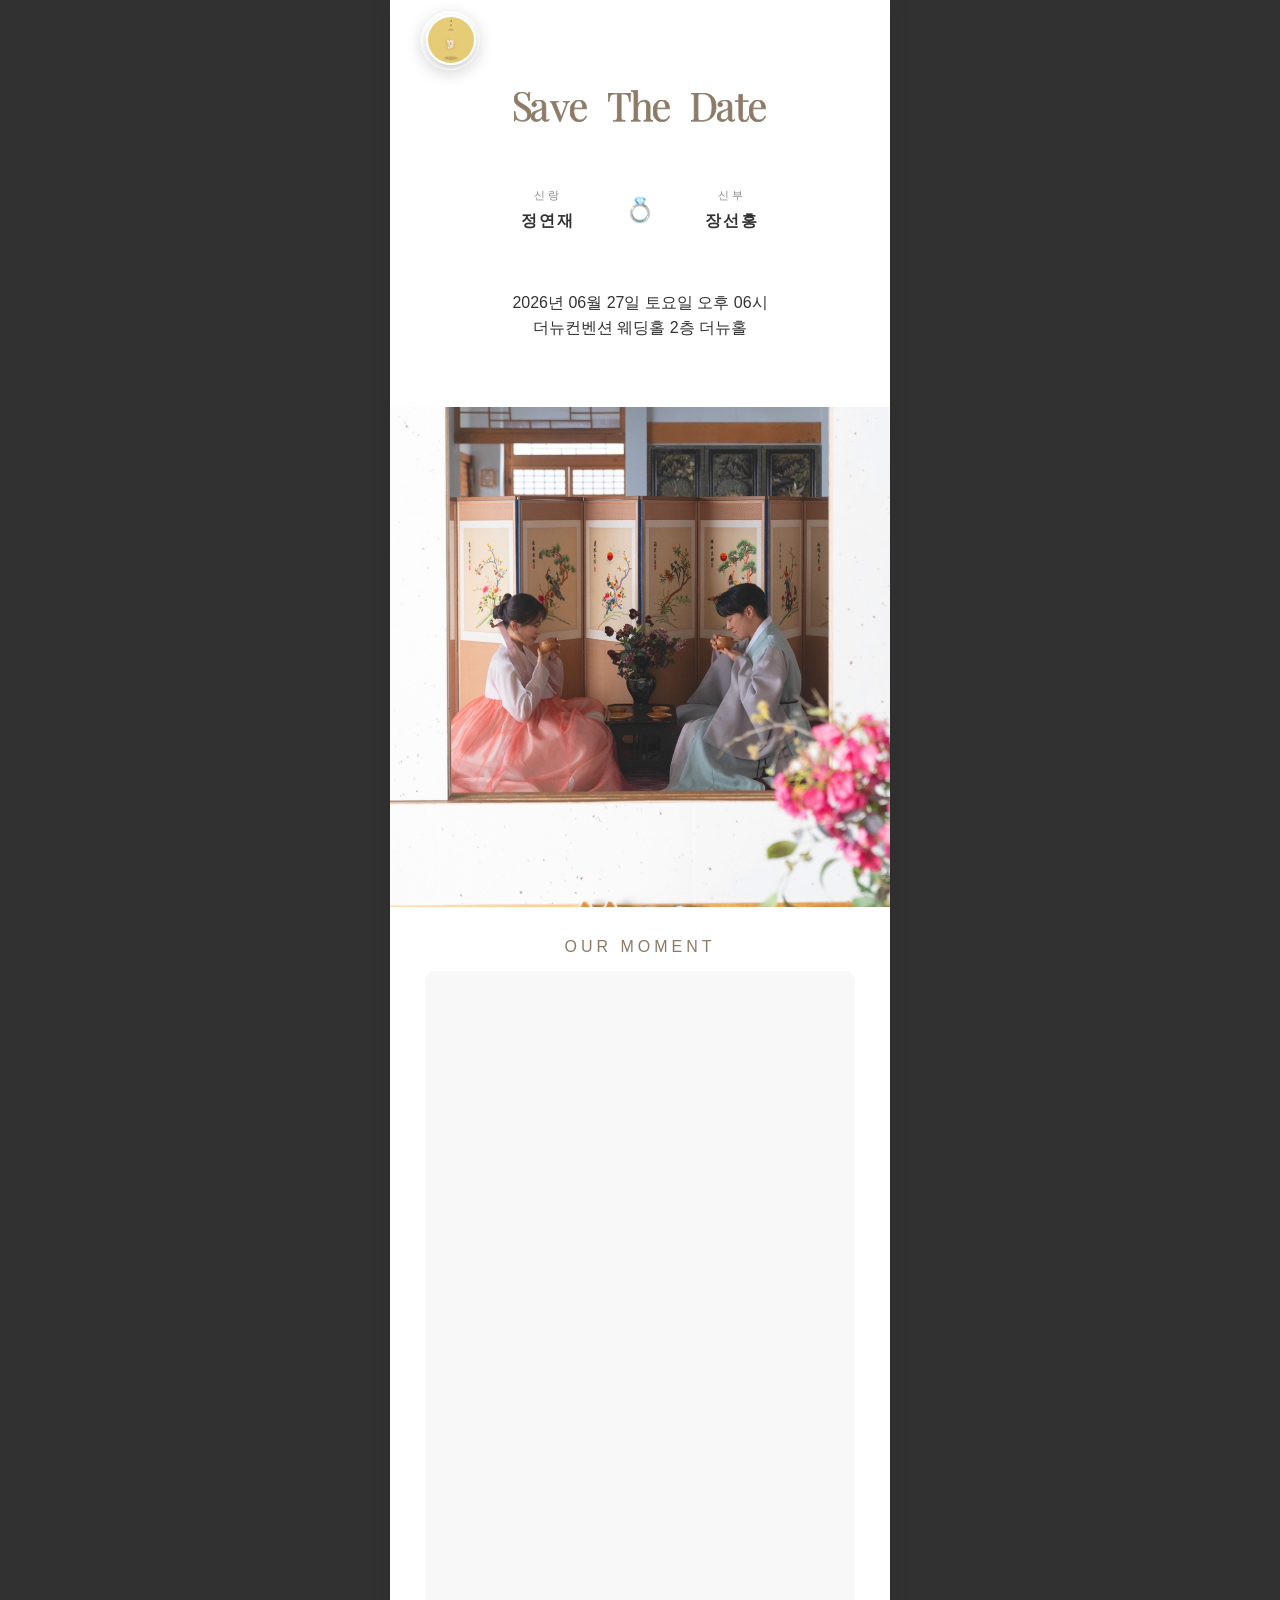
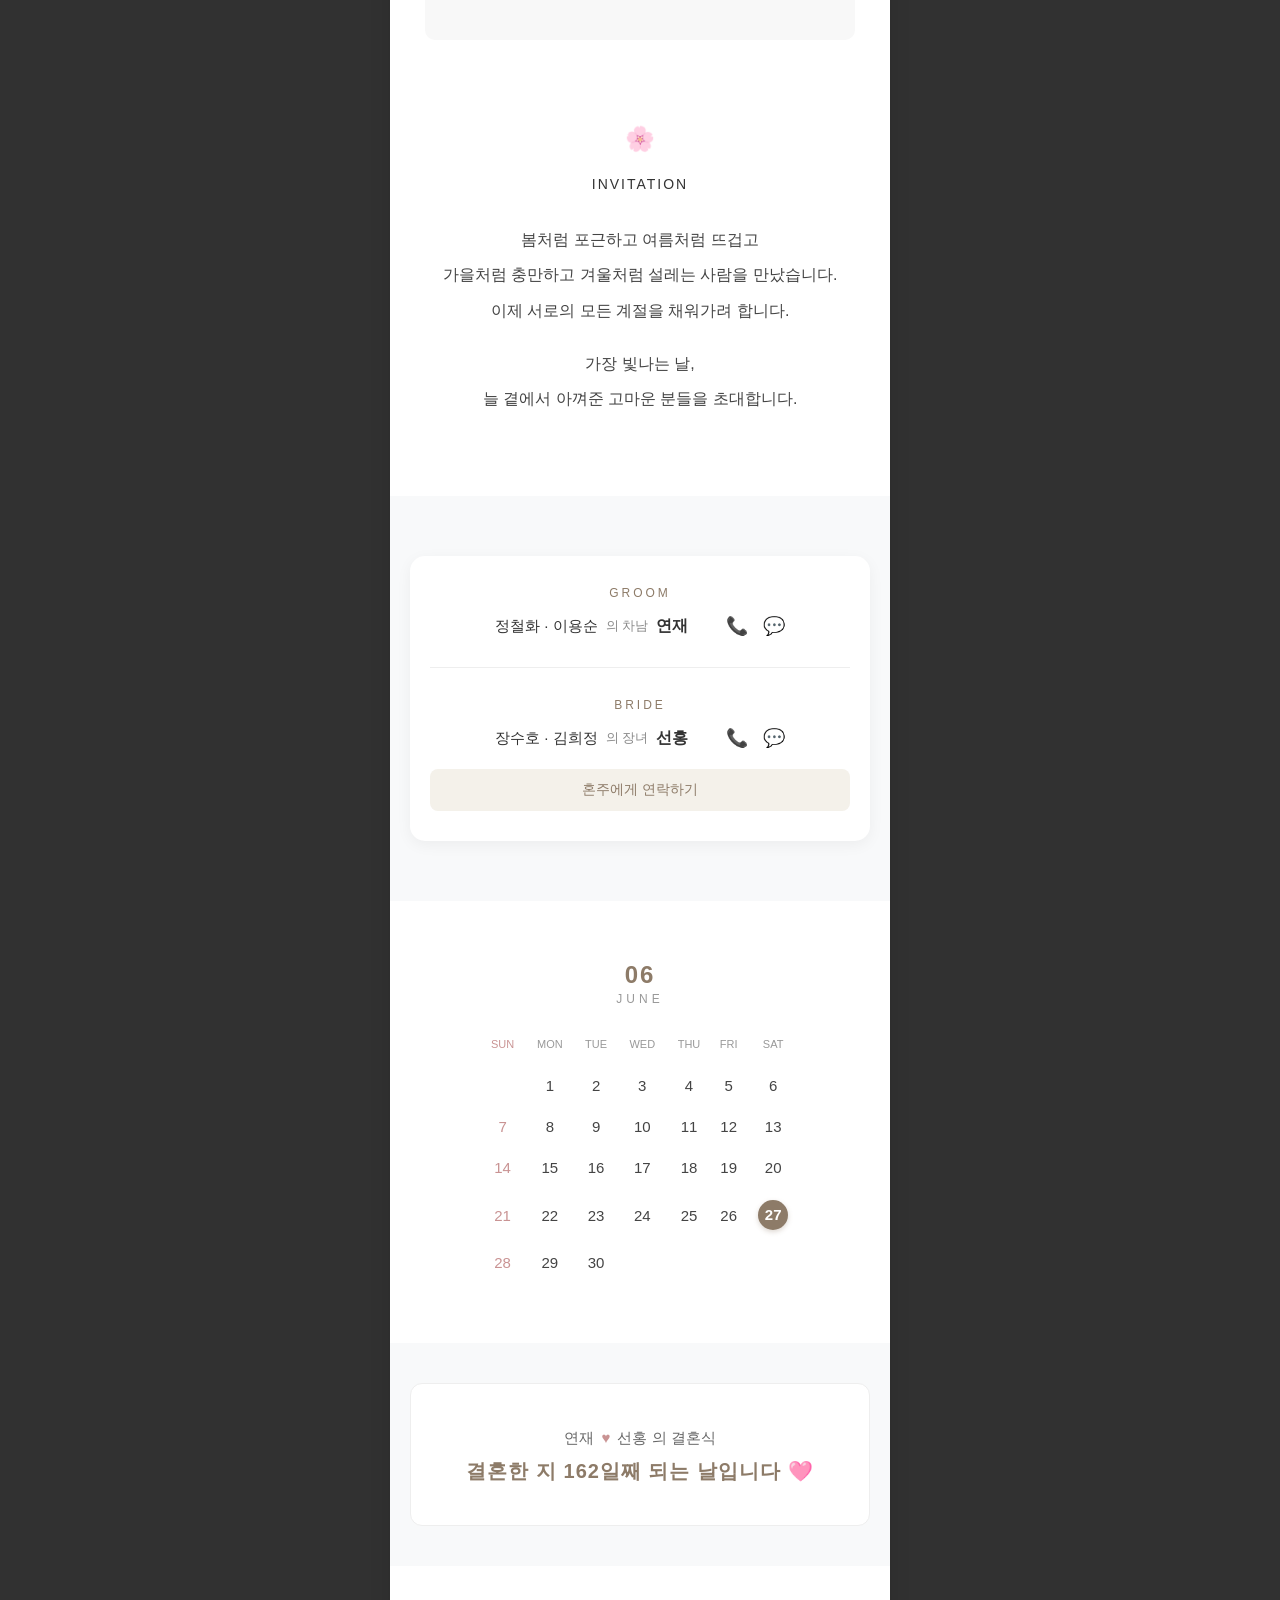
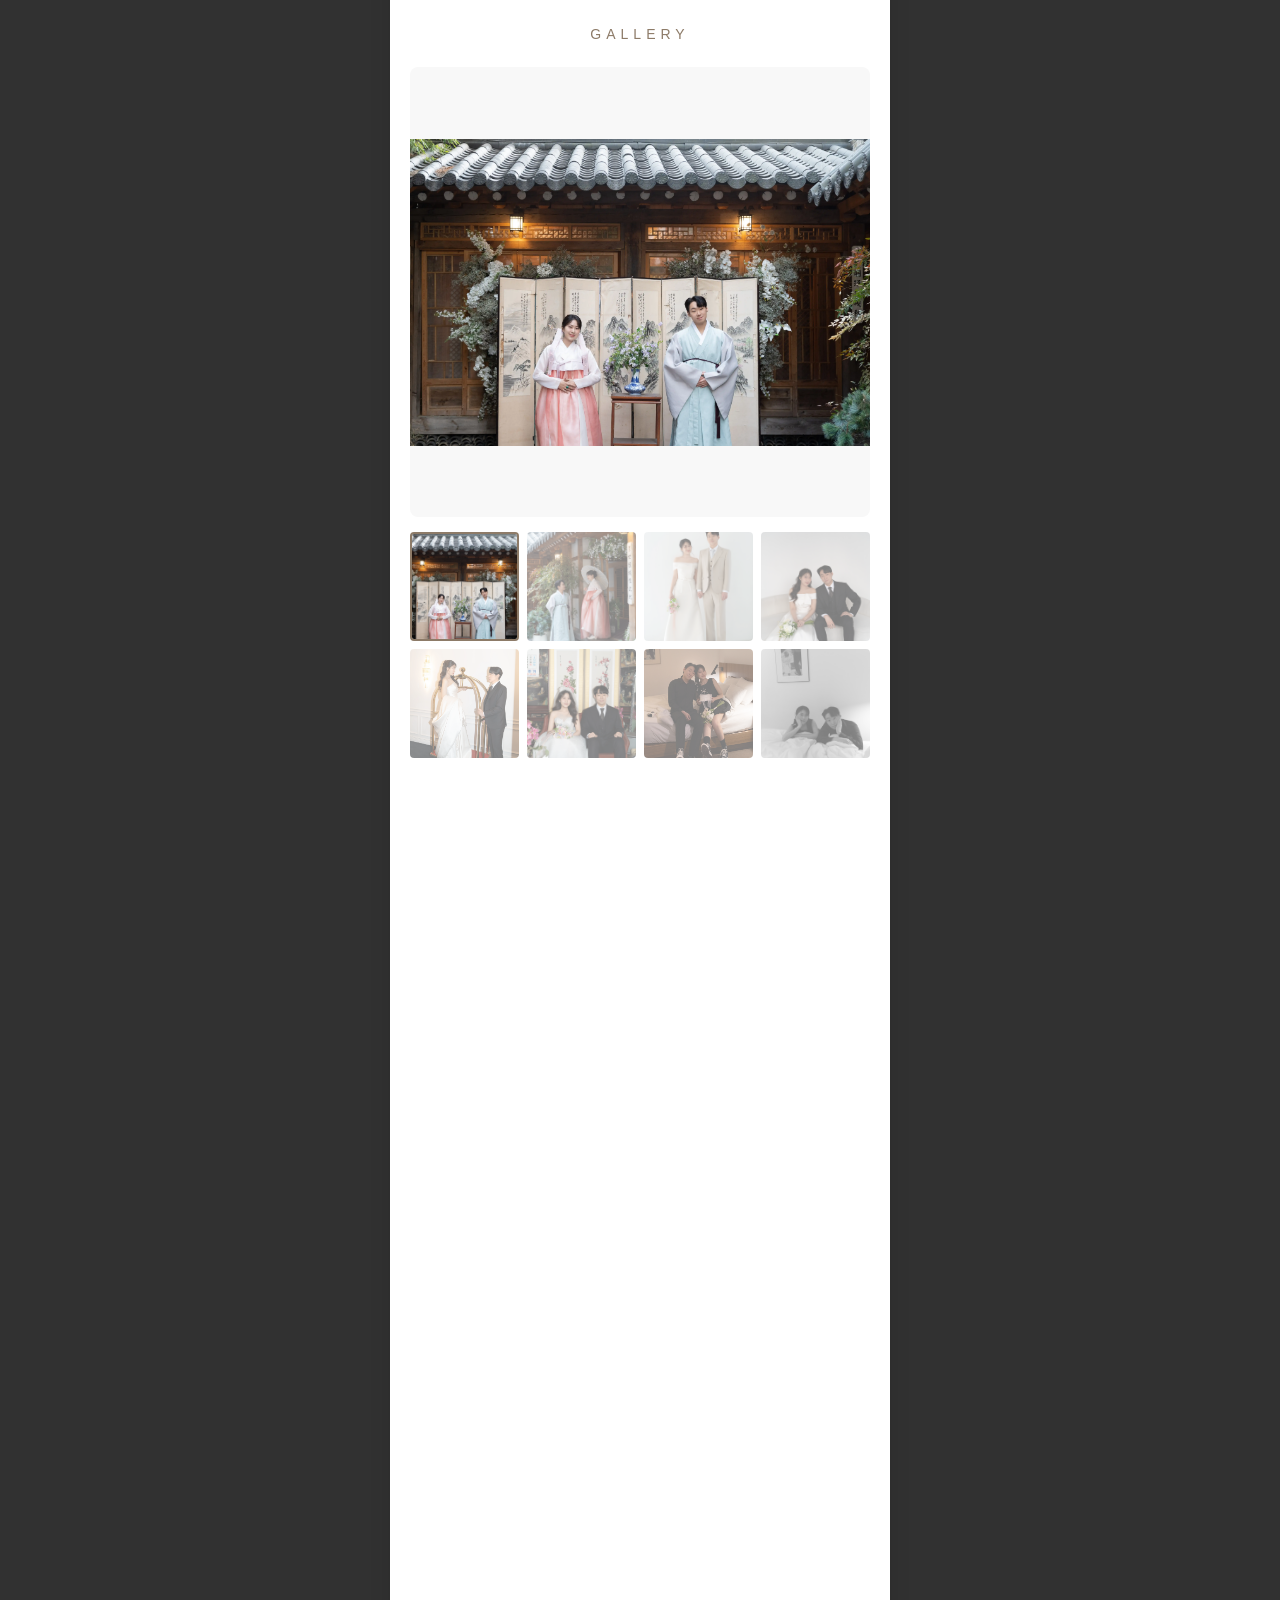
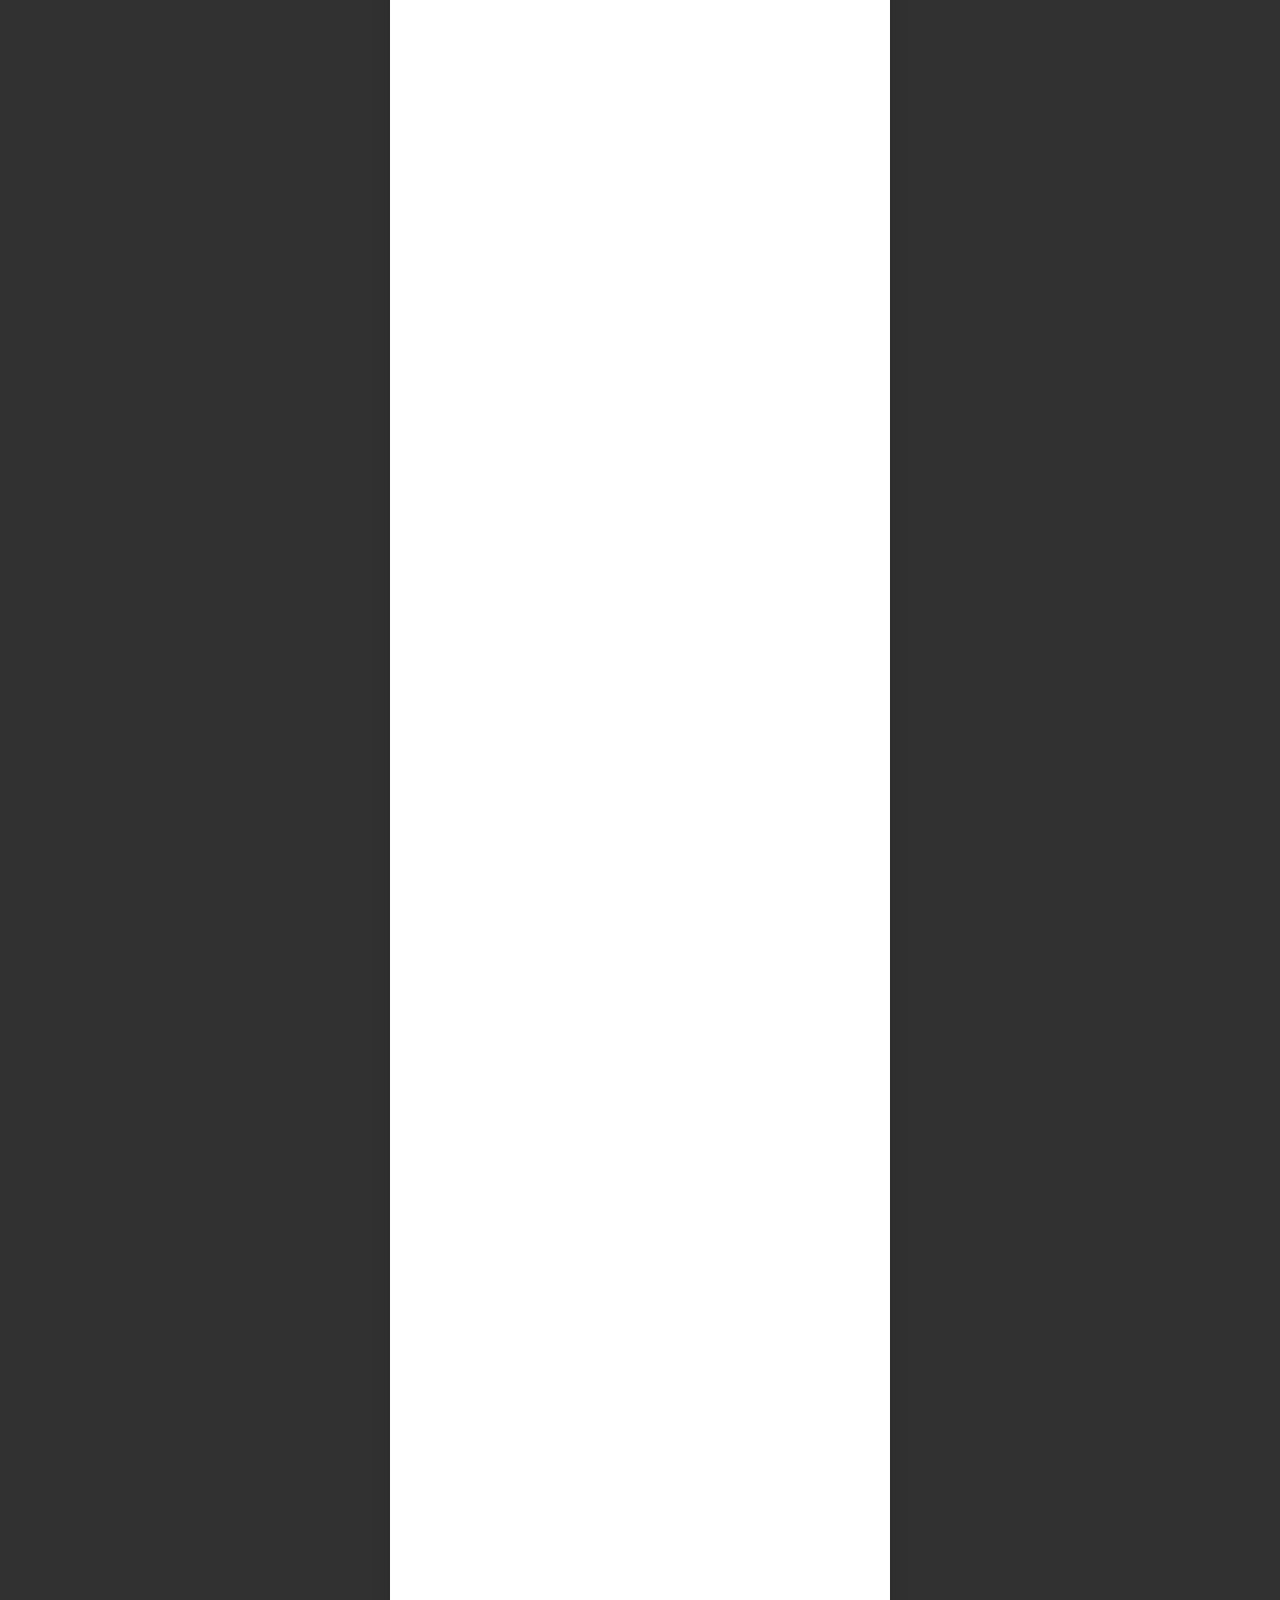
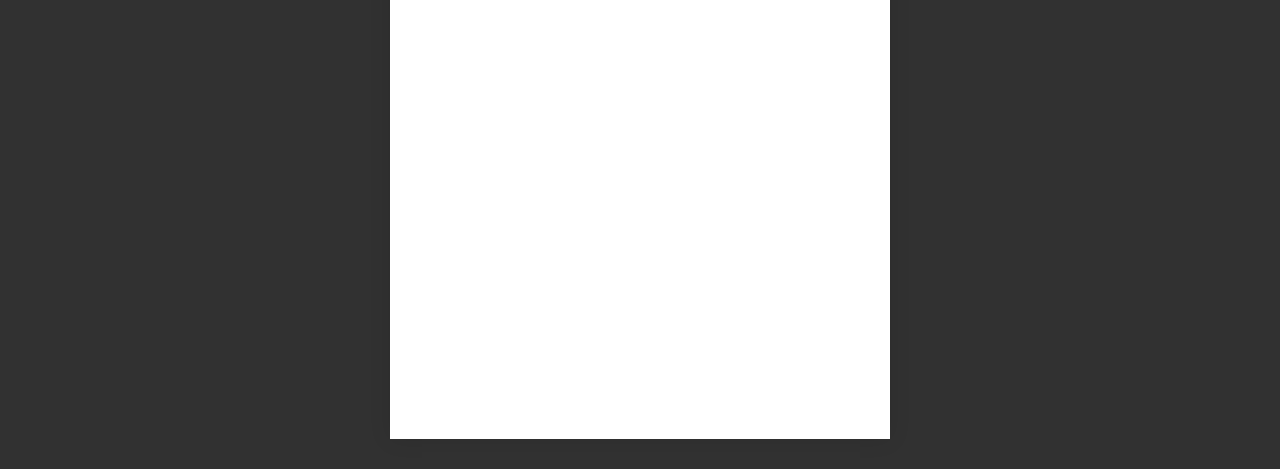
==== index.html @ 4b95d5f6 "이미지 갤러리 및 오디오 수정" ====
<!doctype html>
<html lang="ko">

<head>
    <meta charset="UTF-8" />
    <meta name="viewport" content="width=device-width, initial-scale=1.0, maximum-scale=1.0, user-scalable=no" />
    <meta http-equiv="X-UA-Compatible" content="ie=edge" />

    <title>저희의 결혼식에 초대합니다</title>
    <meta name="description" content="2026년 6월, 저희 두 사람이 하나가 되는 자리에 모십니다." />
    <meta property="og:title" content="연재 & 선홍 결혼합니다" />
    <meta property="og:description" content="2026. 06. 27. 토요일 오후 6:00" />
    <meta property="og:image" content="https://mangekyou93.github.io/yhwedding0627/files/images/pictures/thumbnail_image.webp" />
    <meta property="og:url" content="https://mangekyou93.github.io/yhwedding0627/" />
    <link rel="stylesheet" href="https://cdn.jsdelivr.net/gh/orioncactus/pretendard/dist/web/static/pretendard.css" />
    <link rel="stylesheet" href="https://cdn.jsdelivr.net/npm/swiper@11/swiper-bundle.min.css" />
    <script src="https://cdn.jsdelivr.net/npm/swiper@11/swiper-bundle.min.js"></script>
    <link rel="stylesheet" href="css/index.css" />
    <script type="text/javascript" src="js/index.js"></script>
    <script type="text/javascript">
        // 1. 우클릭 방지 (이미 하셨겠지만 다시 확인)
        document.addEventListener("contextmenu", (e) => e.preventDefault());

        // 2. 모바일 길게 누르기 방지
        window.oncontextmenu = function () {
            return false;
        };

        // 3. 이미지 태그에 대해 터치 시작 시 시스템 메뉴 호출 방지
        const images = document.querySelectorAll("img");
        images.forEach((img) => {
            img.addEventListener(
                "touchstart",
                function (e) {
                    // 필요 시 추가적인 제어 가능
                },
                { passive: true },
            );
        });

        // 4. 드래그 방지
        document.addEventListener(
            "dragstart",
            function (e) {
                e.preventDefault();
            },
            false,
        );

        // 5. 선택 방지 (텍스트 등)
        document.addEventListener(
            "selectstart",
            function (e) {
                e.preventDefault();
            },
            false,
        );

        // 6. 모바일 더블 탭 확대 방지
        document.addEventListener(
            "touchstart",
            function (event) {
                if (event.touches.length > 1) {
                    event.preventDefault(); // 다중 터치(핀치 줌) 방지
                }
            },
            { passive: false },
        );
        // 페이지 로드 완료 시점에 한 번 더 리셋
        if (document.readyState === "complete") {
            resetViewport();
        } else {
            window.addEventListener("load", resetViewport);
        }

        let lastTouchEnd = 0;
        document.addEventListener(
            "touchend",
            function (event) {
                const now = new Date().getTime();
                if (now - lastTouchEnd <= 300) {
                    event.preventDefault(); // 300ms 이내 더블 탭 시 확대 방지
                }
                lastTouchEnd = now;
            },
            false,
        );

        // 7. PC 브라우저 휠 확대(Ctrl+휠) 방지
        document.addEventListener(
            "wheel",
            function (event) {
                if (event.ctrlKey) {
                    event.preventDefault();
                }
            },
            { passive: false },
        );

        // 8. 강제 배율 1로 강제 초기화
        // 삼성 인터넷/크롬 강제 확대 방지 로직 추가
        if (window.visualViewport) {
            window.visualViewport.addEventListener("resize", function () {
                if (window.visualViewport.scale !== 1) {
                    // 배율이 1이 아니면 즉시 강제 초기화
                    resetViewport();
                    // 삼성 인터넷 등에서 강제로 배율을 맞추기 위해 스크롤을 살짝 튕겨줌
                    window.scrollTo(window.scrollX, window.scrollY);
                }
            });
        }

        function resetViewport() {
            const viewport = document.querySelector('meta[name="viewport"]');
            if (viewport) {
                // 기존 설정을 완전히 덮어씌워 1.0으로 강제 고정
                viewport.setAttribute(
                    "content",
                    "width=device-width, initial-scale=1.0, maximum-scale=1.0, user-scalable=0",
                );
            }
        }
    </script>
</head>

<body>
    <div id="root">
        <!-- <div id="full-page-loader">
                <div class="loader-content">
                    <div class="ready-spinner"></div>
                    <p class="loader-text">소중한 순간을 위해 잠시만 기다려 주세요...</p>
                    <p class="loader-subtext">정연재 & 장선홍<br/>2026년 6월 27일 오후 6시<br/>더뉴컨벤션웨딩 2층 더뉴홀</p>
                </div>
            </div> -->
        <div style="
          display: none;
          justify-content: center;
          align-items: center;
          height: 100vh;
        ">
            <p>초대장을 불러오는 중입니다...</p>
        </div>

        <div id="invitation-card">
            <!-- 1. 오디오 -->
            <section id="floating-music-player">
                <div class="album-cover-wrapper" id="album-cover-btn">
                    <img src="files\images\pictures\music-player-cover.webp" alt="Album Cover"
                        class="album-cover spin-paused" />
                </div>

                <div class="player-details">
                    <div class="song-info">
                        <p class="song-title">Popcorn</p>
                        <p class="song-artist">D.O.</p>
                    </div>

                    <div class="player-controls-mini">
                        <button id="mini-play-pause">
                            <svg id="mini-icon-play" width="22" height="22" viewBox="0 0 24 24" fill="#682c2d">
                                <path d="M8 5v14l11-7z" />
                            </svg>
                            <svg id="mini-icon-pause" width="22" height="22" viewBox="0 0 24 24" fill="#682c2d"
                                style="display: none">
                                <path d="M6 19h4V5H6v14zm8-14v14h4V5h-4z" />
                            </svg>
                        </button>
                    </div>

                    <div class="mini-progress-wrapper">
                        <div id="mini-progress-bar"></div>
                    </div>
                </div>

                <audio id="bgm" loop preload="metadata" autoplay>
                    <source src="files/bgm/music.mp3" type="audio/mpeg" />
                </audio>
            </section>
            
            <!-- 2. 신랑 신부 이름 -->
            <section id="names" class="section-main">
                <div id="svg-container"></div>
                <!-- <h5>SAVE THE DATE</h5> -->

                <div class="hero-name-wrap">
                    <div class="hero-name-box">
                        <span class="hero-label">신랑</span>
                        <span class="hero-name">정연재</span>
                    </div>
                    <h2><span>💍</span></h2>
                    <div class="hero-name-box">
                        <span class="hero-label">신부</span>
                        <span class="hero-name">장선홍</span>
                    </div>
                </div>

                <!-- 4. 장소(텍스트) -->
                <div id="main-info">
                    <p>
                        2026년 06월 27일 토요일 오후 06시<br />
                        더뉴컨벤션 웨딩홀 2층 더뉴홀
                    </p>
                </div>
            </section>

            <!-- 3. 신랑/신부 메인 사진 or 동영상 -->
            <section id="main-visual" style="padding: 0">
                <div class="main-image-bg">
                    <div class="touch-guard"></div>
                </div>
            </section>
            <section id="video-section">
                <div class="video-container">
                    <p class="video-title">OUR MOMENT</p>

                    <div class="video-wrapper">
                        <video id="wedding-video" muted loop playsinline>
                            <source src="files/videos/0627.mp4" type="video/mp4" />
                        </video>

                        <div class="video-subtitle">
                            감사한 마음을 담아 <br />
                            초대의 인사를 전합니다.
                        </div>
                    </div>
                </div>
            </section>

            <!-- 5. 웰컴(결혼 청첩장) 문구 -->
            <section id="welcome-message-section">
                <div class="welcome-flower">🌸</div>
                <h5 class="welcome-title">INVITATION</h5>
                <div class="welcome-text">
                    <p>봄처럼 포근하고 여름처럼 뜨겁고</p>
                    <p>가을처럼 충만하고 겨울처럼 설레는 사람을 만났습니다.</p>
                    <p>이제 서로의 모든 계절을 채워가려 합니다.</p>
                    <br />
                    <p>가장 빛나는 날,</p>
                    <p>늘 곁에서 아껴준 고마운 분들을 초대합니다.</p>
                </div>
            </section>

            <!-- 6. 양가부모님 성함 + 신랑 신부 이름 + 연락처 메세지 보내기 -->
            <section id="contact-section">
                <div class="contact-container">
                    <div class="contact-group">
                        <div class="contact-title">GROOM</div>
                        <div class="person-row">
                            <span class="name">정철화 · 이용순</span>
                            <span class="relation">의 차남</span>
                            <span class="main-name">연재</span>
                            <div class="icon-wrap">
                                <a href="tel:01095554401">📞</a>
                                <a href="sms:01095554401">💬</a>
                            </div>
                        </div>
                    </div>
                    <div class="divider"></div>
                    <div class="contact-group">
                        <div class="contact-title">BRIDE</div>
                        <div class="person-row">
                            <span class="name">장수호 · 김희정</span>
                            <span class="relation">의 장녀</span>
                            <span class="main-name">선홍</span>
                            <div class="icon-wrap">
                                <a href="tel:01041010149">📞</a>
                                <a href="sms:01041010149">💬</a>
                            </div>
                        </div>
                    </div>
                    <div class="parents-contact-btn" onclick="openModal()">
                        혼주에게 연락하기
                    </div>
                </div>
            </section>
            <div id="modal-overlay" class="modal-overlay" onclick="closeModal()">
                <div class="modal-content" onclick="event.stopPropagation()">
                    <div class="modal-header">
                        <span>혼주에게 연락하기</span>
                        <button class="modal-close" onclick="closeModal()">✕</button>
                    </div>
                    <div class="modal-body">
                        <div class="modal-group">
                            <p class="group-title">신랑측 혼주</p>
                            <div class="parent-item">
                                <span class="parent-name">부 정철화</span>
                                <div class="parent-icons">
                                    <a href="tel:01064374401">📞</a>
                                    <a href="sms:01064374401">💬</a>
                                </div>
                            </div>
                            <div class="parent-item">
                                <span class="parent-name">모 이용순</span>
                                <div class="parent-icons">
                                    <a href="tel:01039934401">📞</a>
                                    <a href="sms:01039934401">💬</a>
                                </div>
                            </div>
                        </div>
                        <div class="modal-divider"></div>
                        <div class="modal-group">
                            <p class="group-title">신부측 혼주</p>
                            <div class="parent-item">
                                <span class="parent-name">부 장수호</span>
                                <div class="parent-icons">
                                    <a href="tel:01038580149">📞</a>
                                    <a href="sms:01038580149">💬</a>
                                </div>
                            </div>
                            <div class="parent-item">
                                <span class="parent-name">모 김희정</span>
                                <div class="parent-icons">
                                    <a href="tel:01073261996">📞</a>
                                    <a href="sms:01073261996">💬</a>
                                </div>
                            </div>
                        </div>
                    </div>
                </div>
            </div>

            <!-- 7. 달력 -->
            <section id="calendar-section">
                <div class="calendar-title">
                    <span class="month-num">06</span>
                    <span class="month-text">JUNE</span>
                </div>

                <div class="calendar-container">
                    <table class="calendar-table">
                        <thead>
                            <tr>
                                <th class="sun">SUN</th>
                                <th>MON</th>
                                <th>TUE</th>
                                <th>WED</th>
                                <th>THU</th>
                                <th>FRI</th>
                                <th>SAT</th>
                            </tr>
                        </thead>
                        <tbody>
                            <tr>
                                <td class="sun"></td>
                                <td>1</td>
                                <td>2</td>
                                <td>3</td>
                                <td>4</td>
                                <td>5</td>
                                <td>6</td>
                            </tr>
                            <tr>
                                <td class="sun">7</td>
                                <td>8</td>
                                <td>9</td>
                                <td>10</td>
                                <td>11</td>
                                <td>12</td>
                                <td>13</td>
                            </tr>
                            <tr>
                                <td class="sun">14</td>
                                <td>15</td>
                                <td>16</td>
                                <td>17</td>
                                <td>18</td>
                                <td>19</td>
                                <td>20</td>
                            </tr>
                            <tr>
                                <td class="sun">21</td>
                                <td>22</td>
                                <td>23</td>
                                <td>24</td>
                                <td>25</td>
                                <td>26</td>
                                <td class="sat">
                                    <div class="wedding-day">27</div>
                                </td>
                            </tr>
                            <tr>
                                <td class="sun">28</td>
                                <td>29</td>
                                <td>30</td>
                                <td></td>
                                <td></td>
                                <td></td>
                                <td></td>
                            </tr>
                        </tbody>
                    </table>
                </div>
            </section>

            <!-- 8. 연재♥선홍 의 결혼식 OO전 -->
            <section id="dday-section">
                <div class="dday-wrap">
                    <p class="dday-text">
                        <span class="name">연재</span>
                        <span class="heart">♥</span>
                        <span class="name">선홍</span>
                        의 결혼식
                    </p>
                    <div id="wd_d-day" class="dday-count">로딩 중...</div>
                </div>
            </section>

            <!-- 9. 이미지 갤러리-->
            <section id="gallery-section">
                <div class="gallery-title">GALLERY</div>
                <div class="gallery-main-view">
                    <img class="main-gallery-img active-gallery" src="files/images/pictures/gallery01.webp" alt="메인 갤러리 사진"/>
                </div>
                <div class="thumbnail-grid">
                    <div class="thumb active-thumb" onclick="changeMainImage(this, 'files/images/pictures/gallery01.webp')">
                        <img src="files/images/pictures/gallery01.webp" alt="" />
                    </div>
                    <div class="thumb" onclick="changeMainImage(this, 'files/images/pictures/gallery02.webp')">
                        <img src="files/images/pictures/gallery02.webp" alt="" />
                    </div>
                    <div class="thumb" onclick="changeMainImage(this, 'files/images/pictures/gallery03.webp')">
                        <img src="files/images/pictures/gallery03.webp" alt="" />
                    </div>
                    <div class="thumb" onclick="changeMainImage(this, 'files/images/pictures/gallery04.webp')">
                        <img src="files/images/pictures/gallery04.webp" alt="" />
                    </div>
                    <div class="thumb" onclick="changeMainImage(this, 'files/images/pictures/gallery05.webp')">
                        <img src="files/images/pictures/gallery05.webp" alt="" />
                    </div>
                    <div class="thumb" onclick="changeMainImage(this, 'files/images/pictures/gallery06.webp')">
                        <img src="files/images/pictures/gallery06.webp" alt="" />
                    </div>
                    <div class="thumb wide-thumb" onclick="changeMainImage(this, 'files/images/pictures/gallery07.webp')">
                        <img src="files/images/pictures/gallery07.webp" alt="" />
                    </div>
                    <div class="thumb wide-thumb" onclick="changeMainImage(this, 'files/images/pictures/gallery08.webp')">
                        <img src="files/images/pictures/gallery08.webp" alt="" />
                    </div>
                </div>
            </section>

            <!-- 10. 결혼식장 장소(맵 API 활용) -->
            <section id="location-section">
                <input type="hidden" id="wd_xpos" value="126.8368847974" />
                <input type="hidden" id="wd_ypos" value="37.5562637915563" />

                <div class="location-container">
                    <p class="section-title">LOCATION</p>
                    <p class="venue-name">더뉴컨벤션 웨딩홀 2층 더뉴홀</p>
                    <p class="venue-address">서울 강서구 공항대로36길 57</p>
                    <p class="venue-tel">1661-3303</p>
                    <div class="more_view">
                        <div class="bottom_box">
                            <div class="navi">
                                <button class="map_btn tmap" onclick="openTMap()">
                                    <span class="img_box">
                                        <img src="files/images/icons/tmap_icon.png" alt="" />
                                    </span>
                                    티맵
                                </button>
                                <button class="map_btn kakao" onclick="startNavigation()">
                                    <span class="img_box">
                                        <img src="https://developers.kakao.com/assets/img/about/buttons/navi/kakaonavi_btn_medium.png"
                                            alt="길 안내 버튼" />
                                    </span>
                                    카카오내비
                                </button>
                                <button class="map_btn naver" onclick="openNaverMap()">
                                    <span class="img_box">
                                        <img src="files/images/icons/navermap_icon_2.png" alt="네이버 지도" />
                                    </span>
                                    네이버지도
                                    <script type="text/javascript"
                                        src="https://oapi.map.naver.com/openapi/v3/maps.js?ncpKeyId=uoachp4znc"></script>
                                </button>
                            </div>
                        </div>
                    </div>
                    <script src="https://t1.kakaocdn.net/kakao_js_sdk/2.7.7/kakao.min.js"
                        integrity="sha384-tJkjbtDbvoxO+diRuDtwRO9JXR7pjWnfjfRn5ePUpl7e7RJCxKCwwnfqUAdXh53p"
                        crossorigin="anonymous"></script>

                    <div id="map" style="
                width: 100%;
                height: 280px;
                margin: 20px 0;
                border-radius: 10px;
                background: #f8f8f8;
              "></div>
                    <script type="text/javascript"
                        src="//dapi.kakao.com/v2/maps/sdk.js?appkey=669f1c6f440657e143d516895413ef21&libraries=services&autoload=false"></script>
                    <a href="https://map.kakao.com/link/map/더뉴컨벤션,37.5562637915563,126.8368847974" target="_blank"
                        class="map-detail-link">
                        지도를 자세히 보려면 여기를 눌러주세요
                    </a>
                    <script>
                        // 카카오 맵 라이브러리가 로드될 때까지 기다린 후 실행
                        kakao.maps.load(function () {
                            var container = document.getElementById("map");
                            var xpos = document.getElementById("wd_xpos").value; // 이전에 넣은 x 좌표
                            var ypos = document.getElementById("wd_ypos").value; // 이전에 넣은 y 좌표

                            var options = {
                                center: new kakao.maps.LatLng(ypos, xpos), // 더뉴컨벤션 좌표 적용
                                level: 3,
                            };

                            var map = new kakao.maps.Map(container, options);

                            // 마커 추가 (선택사항)
                            var markerPosition = new kakao.maps.LatLng(ypos, xpos);
                            var marker = new kakao.maps.Marker({
                                position: markerPosition,
                            });
                            marker.setMap(map);
                        });
                    </script>

                    <div class="location-info">
                        <div class="info-group">
                            <div class="info-label">💍 더뉴컨벤션웨딩</div>
                            <ul class="info-list">
                                <li>서울 강서구 공항대로 36길 57 (Tel. 1661-3303)</li>
                            </ul>
                        </div>

                        <div class="info-group">
                            <div class="info-label">🚈 지하철</div>
                            <ul class="info-list">
                                <li>5호선 발산역 하차 8번 출구 (7번 출구 이용 가능)</li>
                                <li>이대서울병원 방향 도보 3분</li>
                            </ul>
                        </div>

                        <div class="info-group">
                            <div class="info-label">🚎 버스</div>
                            <ul class="info-list">
                                <li>간선버스: 601, 605, 642, 652</li>
                                <li>지선버스: 6629, 6630, 6632, 6642, 6643, 6645, 6657</li>
                                <li>공항버스: 김포공항-6000, 인천공항-6001, 6003, 6008</li>
                                <li>일반버스: 1, 2, 6, 60, 60-3, 66, 69, 88, 631</li>
                            </ul>
                        </div>

                        <div class="info-group">
                            <div class="info-label">🚗 자가용</div>
                            <ul class="info-list">
                                <li>더뉴컨벤션웨딩 주차장 이용 가능</li>
                            </ul>
                        </div>
                    </div>
                </div>
            </section>

            <!-- 11. 계좌번호 -->
            <section class="account_wrap anchor_6 wrap_padding">
                <div class="offset_5 offset">
                    <div class="account_inner inner_padding">
                        <p class="section_tit theme_1_color" style="
                  text-align: center;
                  font-size: 1.2rem;
                  margin-bottom: 20px;
                ">
                            마음을 전하실 곳
                        </p>

                        <div class="account_box">
                            <div class="groom_account account_list">
                                <p class="account_tit" onclick="toggleAccount(this)">
                                    <span>신랑측 계좌번호</span>
                                    <span class="accordion-arrow">▶</span>
                                </p>
                                <div class="cover_wrap" style="display: none">
                                    <div class="account_cover">
                                        <div class="article1">
                                            <p>
                                                <span>카카오뱅크</span>
                                                <span class="acc_num">3333-20-5356335</span>
                                            </p>
                                            <p>정연재</p>
                                        </div>
                                        <div class="article2">
                                            <button class="copy_btn" onclick="copyToClipboard('3333205356335 카카오뱅크')">
                                                복사
                                            </button>
                                        </div>
                                    </div>
                                    <div class="account_cover">
                                        <div class="article1">
                                            <p>
                                                <span>국민은행</span>
                                                <span class="acc_num">028-21-0308-567</span>
                                            </p>
                                            <p>정철화 (부)</p>
                                        </div>
                                        <div class="article2">
                                            <button class="copy_btn" onclick="copyToClipboard('028210308567 국민은행')">
                                                복사
                                            </button>
                                        </div>
                                    </div>
                                    <div class="account_cover">
                                        <div class="article1">
                                            <p>
                                                <span>국민은행</span>
                                                <span class="acc_num">961401-01-168896</span>
                                            </p>
                                            <p>이용순 (모)</p>
                                        </div>
                                        <div class="article2">
                                            <button class="copy_btn" onclick="copyToClipboard('96140101168896 국민은행')">
                                                복사
                                            </button>
                                        </div>
                                    </div>
                                </div>
                            </div>

                            <div class="bride_account account_list">
                                <p class="account_tit" onclick="toggleAccount(this)">
                                    <span>신부측 계좌번호</span>
                                    <span class="accordion-arrow">▶</span>
                                </p>
                                <div class="cover_wrap" style="display: none">
                                    <div class="account_cover">
                                        <div class="article1">
                                            <p>
                                                <span>카카오뱅크</span>
                                                <span class="acc_num">3333-09-9964835</span>
                                            </p>
                                            <p>장선홍</p>
                                        </div>
                                        <div class="article2">
                                            <button class="copy_btn" onclick="copyToClipboard('3333099964835 카카오뱅크')">
                                                복사
                                            </button>
                                        </div>
                                    </div>
                                    <div class="account_cover">
                                        <div class="article1">
                                            <p>
                                                <span>신한은행</span>
                                                <span class="acc_num">110-015-223430</span>
                                            </p>
                                            <p>장수호 (부)</p>
                                        </div>
                                        <div class="article2">
                                            <button class="copy_btn" onclick="copyToClipboard('110015223430 신한은행')">
                                                복사
                                            </button>
                                        </div>
                                    </div>
                                    <div class="account_cover">
                                        <div class="article1">
                                            <p>
                                                <span>국민은행</span>
                                                <span class="acc_num">457001-01-410560</span>
                                            </p>
                                            <p>김희정 (모)</p>
                                        </div>
                                        <div class="article2">
                                            <button class="copy_btn" onclick="copyToClipboard('45700101410560 국민은행')">
                                                복사
                                            </button>
                                        </div>
                                    </div>
                                </div>
                            </div>
                        </div>
                    </div>
                </div>
            </section>

            <!-- 12. 방명록 -->
            <section id="guestbook-section" class="wrap_padding">
                <div id="guestbook-loader">
                    <div class="spinner"></div>
                    <p style="font-size: 12px; color: #999; margin-top: 10px">
                        방명록을 불러오고 있어요...
                    </p>
                </div>
                <div class="guestbook-inner">
                    <p class="section-title">GUEST BOOK</p>
                    <div class="book-box">
                        <div id="" class="swiper guest-swiper">
                            <!-- 내용 -->
                            <div class="swiper-wrapper" id="guestbook-list"></div>
                        </div>
                    </div>
                    <div class="book-btn-group">
                        <a href="javascript:showAllGuestbook();" class="btn-open-all"><i class="xi-bars"></i> 전체보기</a>
                        <a href="javascript:void(0);" class="btn-open-write"><i class="xi-pen"></i> 작성하기</a>
                    </div>
                </div>
            </section>
            <div class="modal-overlay all-list-overlay" onclick="closeAllGuestbook()"></div>
            <div class="modal-content all-list-pop" style="max-width: 450px">
                <div class="all-gb-header">
                    방명록
                    <button class="close-btn" style="top: 15px; font-size: 20px" onclick="closeAllGuestbook()">
                        ✕
                    </button>
                </div>
                <div class="all-gb-body" id="all-guestbook-body"></div>
            </div>
            <div class="modal-overlay write-overlay"></div>
            <div class="modal-content write-wrap">
                <button class="close-btn close-modal write-close" style="color: black; font-size: 20px">
                    ✕
                </button>
                <p class="write-tit">방명록 작성하기</p>
                <input type="text" id="write_guest_name" placeholder="성함을 입력해주세요." />
                <textarea id="write_guest_text" rows="4"
                    placeholder="내용을 입력해주세요 (비방, 욕설, 정치적성향의 글은 임의로 삭제되며 형사처벌의 대상이 될 수 있습니다.)" style="
              resize: none;
              font-family:
                &quot;Pretendard&quot;,
                -apple-system,
                sans-serif;
            "></textarea>
                <span class="btn-guestbook-submit" onclick="writeGuestbook()">작성하기</span>
            </div>

            <!-- 13. 카카오톡으로 공유하기, 청첩장 주소 복사하기 -->
            <section id="footer-share-section">
                <div class="footer-bg-wrapper">
                    <img src="files/images/pictures/footer.webp" alt="마지막 사진" class="footer-bg-img" />
                    <div class="footer-overlay"></div>
                </div>

                <div class="footer-content">
                    <div class="share-btn-group">
                        <button class="btn-share btn-kakao" onclick="shareKakao()">
                            카카오톡 공유하기
                        </button>
                        <button class="btn-share btn-url" onclick="copyUrl()">
                            청첩장 주소 복사하기
                        </button>
                    </div>

                    <div class="footer-credits">
                        <p>♡ 감사합니다 ♡</p>
                        <p>Designed by 연재 & 선홍</p>
                    </div>
                </div>
            </section>
        </div>
    </div>
</body>

</html>
---- css/index.css ----
/* 준비중 입니다.. */
#full-page-loader {
    position: fixed;
    top: 0;
    left: 0;
    width: 100%;
    height: 100%;
    background-color: #fcfbf9;
    /* 전체적인 베이지 톤 배경 */
    display: flex;
    justify-content: center;
    align-items: center;
    z-index: 99999;
    /* 모든 요소보다 위에 */
    transition: opacity 0.5s ease;
    /* 사라질 때 부드럽게 */
    touch-action: none;
    overflow: hidden;
}

.loader-content {
    text-align: center;
}

.main-flower {
    font-size: 30px;
    margin-bottom: 20px;
    animation: pulse 1.5s infinite;
    /* 꽃 아이콘이 두근거리는 효과 */
}

.loader-text {
    font-size: 18px;
    color: #6d9d99;
    /* 메인 브라운 포인트 컬러 */
    letter-spacing: 2px;
    font-weight: 500;
    margin-bottom: 10px;
    line-height: 25px;
}

.loader-subtext {
    font-size: 14px;
    color: #8d7b68;
    line-height: 1.6;
}

.ready-spinner {
    width: 30px;
    height: 30px;
    border: 3px solid #f3f3f3;
    border-top: 3px solid #6d9d99;
    border-radius: 50%;
    animation: spin 1.5s linear infinite;
    margin: 20px auto;
}

@keyframes pulse {
    0% {
        transform: scale(1);
        opacity: 0.8;
    }

    50% {
        transform: scale(1.1);
        opacity: 1;
    }

    100% {
        transform: scale(1);
        opacity: 0.8;
    }
}

body.stop-scrolling {
    height: 100%;
    overflow: hidden;
    position: fixed;
    /* 전체 화면을 고정시켜 버림 */
    width: 100%;
}

/* 변수 설정 */
:root {
    --main-color: #f4f1ea;
    /* 따뜻한 느낌의 배경색 */
    --text-color: #333;
    --accent-color: #8d7b68;
    /* 포인트 컬러 (베이지/브라운) */
    --bg-gray: #f8f9fa;
    --shadow: 0 0 20px rgba(0, 0, 0, 0.1);
}

/* 기본 리셋 */
* {
    box-sizing: border-box;
    touch-action: pan-y !important;
}

html {
    touch-action: pan-y !important;
}

body {
    margin: 0;
    padding: 0;
    font-family:
        "Pretendard",
        -apple-system,
        sans-serif;
    background-color: #313131;
    /* 외부 배경색 */
    color: var(--text-color);
    -webkit-font-smoothing: antialiased;
    display: flex;
    justify-content: center;
    -webkit-touch-callout: none;
    /* iOS 사파리 길게 눌러서 저장 방지 */
    -webkit-user-select: none;
    /* 크롬, 사파리 */
    -khtml-user-select: none;
    -moz-user-select: none;
    /* 파이어폭스 */
    -ms-user-select: none;
    /* 익스플로러 */
    user-select: none;
    /* 표준 */
    -webkit-user-drag: none;
    /* 드래그 방지 */
    touch-action: pan-y !important;
}

/* 메인 이미지와 갤러리 이미지 전체에 적용 */
img,
.thumb,
.swiper-slide img,
.main-image-class {
    -webkit-touch-callout: none !important;
    /* iOS 사파리에서 메뉴 뜨는 것 방지 */
    -webkit-user-select: none !important;
    /* 텍스트/이미지 선택 방지 */
    -khtml-user-select: none !important;
    -moz-user-select: none !important;
    -ms-user-select: none !important;
    user-select: none !important;
    -webkit-user-drag: none !important;
    /* 드래그 방지 */
    touch-action: pan-y !important;
}

/* 이미지 위에 투명한 가상 요소 생성 */
.img::after {
    content: "";
    position: absolute;
    top: 0;
    left: 0;
    width: 100%;
    height: 100%;
    background: rgba(0, 0, 0, 0);
    /* 투명함 */
    z-index: 10;
}

section {
    opacity: 0;
    transform: translateY(30px);
    transition: all 0.8s ease-out;
    /* 부드러운 속도 조절 */
}

section.is-visible {
    opacity: 1;
    transform: translateY(0);
}

/* 메인 컨테이너 */
#root {
    width: 100%;
    max-width: 500px;
    background: #fff;
    min-height: 100vh;
    box-shadow: var(--shadow);
}

/* 청첩장 내부 레이아웃 */
#invitation-card {
    width: 100%;
    position: relative;
}

section {
    padding: 50px 20px;
    text-align: center;
}

section.section-main {
    padding: 100px 50px 100px 50px;
    text-align: center;
}

/* 1. 오디오 */
/* 🎵 자동 서랍형 뮤직 플레이어 */
#floating-music-player {
    position: fixed;
    top: 10px;
    left: max(10px, calc(50vw - 220px));
    display: flex;
    align-items: center;
    background: rgba(255, 255, 255, 0.95);
    backdrop-filter: blur(5px);
    border-radius: 50px;
    box-shadow: 0 4px 15px rgba(0, 0, 0, 0.15);
    padding: 5px;
    z-index: 999999 !important;
    pointer-events: auto !important;
    cursor: pointer;

    /* 서랍 효과 애니메이션 */
    transition:
        width 0.5s cubic-bezier(0.4, 0, 0.2, 1),
        background 0.5s;
    width: 220px;
    height: 60px;
    border: 1px solid rgba(0, 0, 0, 0.05);
    overflow: hidden;
}

/* 닫힌 상태 (LP판만 보임) */
#floating-music-player.collapsed {
    width: 60px;
    background: rgba(255, 255, 255, 0.7);
}

.album-cover-wrapper {
    width: 50px;
    height: 50px;
    border-radius: 50%;
    overflow: hidden;
    position: relative;
    flex-shrink: 0;
    box-shadow: 0 4px 10px rgba(0, 0, 0, 0.2);
    border: 2px solid #fff;
    pointer-events: none;
}

.album-cover {
    width: 100%;
    height: 100%;
    object-fit: cover;
    animation: spin 6s linear infinite;
}

.spin-paused {
    animation-play-state: paused;
}

@keyframes spin {
    100% {
        transform: rotate(360deg);
    }
}

/* 플레이어 상세 정보 (닫힐 때 투명해짐) */
.player-details {
    display: flex;
    align-items: center;
    width: 160px;
    /* 고정 너비 */
    padding-left: 10px;
    transition: opacity 0.3s;
    opacity: 1;
    pointer-events: none;
}

/* 닫혔을 때 글씨 숨기기 */
#floating-music-player.collapsed .player-details {
    opacity: 0;
}

.song-info {
    flex-grow: 1;
    line-height: 1.3;
}

.song-title {
    font-size: 13px;
    font-weight: 600;
    color: #333;
    margin: 0;
}

.song-artist {
    font-size: 11px;
    color: #888;
    margin: 0;
}

.player-controls-mini {
    margin: 0 5px;
}

.player-controls-mini button {
    background: none;
    border: none;
    padding: 5px;
}

.mini-progress-wrapper {
    position: absolute;
    bottom: 0;
    left: 40px;
    right: 20px;
    height: 2px;
    background: transparent;
}

#mini-progress-bar {
    height: 100%;
    width: 0%;
    background: #682c2d;
    border-radius: 2px;
}

/* 2. 신랑 신부 이름 */
#names {
    display: flex;
    flex-direction: column;
    align-items: center;
    justify-content: center;
    padding: 90px 20px 50px;
    /* 아래 여백을 50px로 조정하여 균형을 맞춤 */
}

/* 이름 나란히 배치 */
.hero-name-wrap {
    display: flex;
    justify-content: center;
    gap: 50px;
    align-items: center;
}

.hero-name-box {
    display: flex;
    flex-direction: column;
    align-items: center;
    gap: 8px;
}

/* GROOM / BRIDE 영문 라벨 */
.hero-label {
    font-size: 11px;
    color: #888;
    letter-spacing: 3px;
    font-weight: 400;
}

/* 한글 이름 */
.hero-name {
    font-size: 16px;
    font-weight: 600;
    color: #333;
    letter-spacing: 2px;
}

/* 3. 신랑/신부 메인 사진, 동영상 */
#main-visual {
    padding: 0;
}

.main-image-bg {
    width: 100%;
    height: 500px;
    background-image: url("../files/images/pictures/main_image.jpg");
    background-size: cover;
    background-position: center;
    position: relative;
    -webkit-touch-callout: none;
}

.touch-guard {
    position: absolute;
    top: 0;
    left: 0;
    width: 100%;
    height: 100%;
    z-index: 10;
}

/* #main-visual > div {
    width: 100%;
    height: 500px;
    background: #ddd;
    overflow: hidden;
}
#main-visual > div > img {
    width: 100%;
    height: 100%;
    object-fit: cover;
} */

/* 영상 섹션 등장 속도를 더 느리고 부드럽게 (기본 0.8s -> 1.5s) */
#video-section {
    padding: 0 20px 40px 20px;
    transition: all 1.5s ease-out;
    /* 등장 속도 느리게 */
}

.video-container {
    background: #fff;
    padding: 15px;
    border-radius: 15px;
    /* box-shadow: 0 4px 15px rgba(0,0,0,0.05); */
    /* border: 1px solid #eee; */
}

.video-title {
    font-size: 16px;
    letter-spacing: 4px;
    color: var(--accent-color);
    margin-bottom: 15px;
    text-align: center;
    font-weight: 500;
}

.video-wrapper {
    position: relative;
    width: 100%;
    /* 최신 CSS 방식으로 9:16 비율 고정 */
    aspect-ratio: 9 / 14;
    border-radius: 10px;
    overflow: hidden;
    background-color: #f8f8f8;
}

/* 혹시 구형 브라우저(구버전 사파리 등) 호환이 걱정되신다면 
  aspect-ratio 대신 아래 코드를 사용하세요:
  padding-top: 177.78%; 
*/
#wedding-video {
    position: absolute;
    top: 0;
    left: 0;
    width: 100%;
    height: 100%;
    object-fit: cover;
}

.youtube-wrapper iframe {
    position: absolute;
    top: 0;
    left: 0;
    width: 100%;
    height: 100%;
}

.video-subtitle {
    position: absolute;
    top: 80px;
    left: 0;
    width: 100%;
    text-align: center;
    color: #ffffff;
    font-size: 24px;
    font-weight: 500;
    letter-spacing: 1.5px;
    z-index: 10;
    text-shadow: 0px 2px 6px rgba(0, 0, 0, 0.8);
    opacity: 0;
    transform: translateY(-20px);
}

/* 4. 장소(텍스트) */
#main-info {
    padding-top: 30px;
}

#main-info p {
    font-weight: 500;
    font-size: 16px;
    line-height: 1.6;
}

/* 5. 웰컴 문구 스타일 */
#welcome-message-section {
    padding: 30px 20px 80px 20px;
    /* 위아래 여백을 충분히 주어 시선이 집중되게 함 */
    background-color: #fff;
}

.welcome-flower {
    font-size: 24px;
    margin-bottom: 20px;
    opacity: 0.7;
}

.welcome-title {
    font-weight: 500;
    font-size: 14px;
    letter-spacing: 2px;
    /* SAVE THE DATE와 통일감 */
    color: var(--text-color);
    margin-bottom: 30px;
}

.welcome-text p {
    font-weight: 500;
    font-size: 16px;
    line-height: 2.2;
    margin: 0;
    color: #444;
    word-break: keep-all;
    /* 단어가 중간에 잘리지 않게 설정 */
}

/* 6. 양가부모님 성함 + 신랑 신부 이름 + 연락처 메세지 보내기 */
#contact-section {
    background-color: var(--bg-gray);
    padding: 60px 20px;
}

.contact-container {
    background: #fff;
    padding: 30px 20px;
    border-radius: 15px;
    box-shadow: 0 4px 15px rgba(0, 0, 0, 0.05);
}

.contact-title {
    font-size: 12px;
    letter-spacing: 3px;
    color: var(--accent-color);
    margin-bottom: 15px;
}

.person-row {
    display: flex;
    align-items: center;
    justify-content: center;
    gap: 8px;
    margin-bottom: 10px;
}

.person-row .name {
    font-size: 15px;
    font-weight: 400;
}

.person-row .relation {
    font-size: 13px;
    color: #888;
}

.person-row .main-name {
    font-size: 16px;
    font-weight: 600;
    margin-right: 20px;
}

.icon-wrap a {
    text-decoration: none;
    font-size: 18px;
    margin-left: 10px;
}

.divider {
    height: 1px;
    background: #eee;
    margin: 30px 0;
}

.parents-contact-btn {
    margin-top: 20px;
    padding: 12px;
    background: var(--main-color);
    border-radius: 8px;
    font-size: 14px;
    color: var(--accent-color);
    cursor: pointer;
}

#parents-list {
    margin-top: 20px;
    text-align: left;
    background: #fafafa;
    border-radius: 10px;
    padding: 15px;
}

.parent-box {
    margin-bottom: 15px;
}

.parent-box p {
    font-size: 13px;
    color: var(--accent-color);
    margin-bottom: 8px;
    border-bottom: 1px solid #eee;
    padding-bottom: 5px;
}

.parent-row {
    display: flex;
    justify-content: space-between;
    align-items: center;
    margin-bottom: 8px;
    font-size: 15px;
}

.parent-row a {
    text-decoration: none;
    color: #555;
    border: 1px solid #ddd;
    padding: 2px 8px;
    border-radius: 5px;
    font-size: 12px;
}

/* 모달 (혼주 연락, 방명록) */
/* 모든 모달 오버레이 공통 */
.modal-overlay,
.write-overlay {
    display: none;
    position: fixed;
    top: 0;
    left: 0;
    width: 100%;
    height: 100%;
    background: rgba(0, 0, 0, 0.7);
    backdrop-filter: blur(3px);
    z-index: 9998;
}

/* 모든 모달 컨텐츠 공통 (중앙 정렬 핵심) */
.modal-content,
.write-wrap {
    display: none;
    position: fixed;
    top: 50% !important;
    left: 50% !important;
    transform: translate(-50%, -50%) !important;
    width: 90%;
    max-width: 400px;
    background: #fff;
    border-radius: 15px;
    z-index: 9999;
    overflow: hidden;
    box-shadow: 0 10px 30px rgba(0, 0, 0, 0.3);
}

/* 팝업 헤더 & 바디 레이아웃 */
.pop-header,
.modal-header {
    padding: 15px 20px;
    background: #fdfdfd;
    border-bottom: 1px solid #eee;
    display: flex;
    justify-content: space-between;
    align-items: center;
    font-weight: bold;
}

.pop-body,
.modal-body {
    padding: 20px;
    max-height: 70vh;
    overflow-y: auto;
}

/* 닫기 버튼 초기화 및 디자인 */
.modal-close,
.close-modal {
    background: none;
    /* 회색 배경 제거 */
    border: none;
    /* 기본 테두리 제거 */
    outline: none;
    /* 클릭 시 생기는 선 제거 */
    cursor: pointer;
    padding: 5px;
    /* 클릭 영역 확보 */
    font-size: 22px;
    /* 적당한 크기 */
    color: #999;
    /* 너무 튀지 않는 회색 */
    line-height: 1;
    transition: color 0.2s;
    /* 부드러운 반응 */
    display: flex;
    align-items: center;
    justify-content: center;
}

/* 마우스 올렸을 때 살짝 진해지게 */
.modal-close:hover,
.close-modal:hover {
    color: #333;
}

.group-title {
    font-size: 13px;
    color: var(--accent-color);
    margin-bottom: 10px;
    text-align: left;
}

.parent-item {
    display: flex;
    justify-content: space-between;
    align-items: center;
    margin-bottom: 15px;
}

.parent-name {
    font-size: 16px;
    color: #333;
}

.parent-icons a {
    text-decoration: none;
    margin-left: 10px;
    font-size: 18px;
    display: inline-block;
    width: 35px;
    height: 35px;
    line-height: 35px;
    text-align: center;
    border: 1px solid #eee;
    border-radius: 50%;
}

.modal-divider {
    height: 1px;
    background: #f0f0f0;
    margin: 15px 0;
}

/* 7. 달력 */
#calendar-section {
    padding: 60px 20px;
    background-color: #fff;
    text-align: center;
}

.calendar-title {
    margin-bottom: 30px;
}

.month-num {
    display: block;
    font-size: 24px;
    font-weight: 600;
    color: var(--accent-color);
    letter-spacing: 2px;
}

.month-text {
    font-size: 12px;
    color: #999;
    letter-spacing: 4px;
}

.calendar-container {
    max-width: 320px;
    margin: 0 auto;
}

.calendar-table {
    width: 100%;
    border-collapse: collapse;
}

.calendar-table th {
    font-size: 11px;
    color: #999;
    padding-bottom: 15px;
    font-weight: 400;
}

.calendar-table td {
    padding: 12px 0;
    font-size: 15px;
    color: #444;
    position: relative;
}

.calendar-table .sun {
    color: #c99393;
}

.wedding-day {
    /* 27일 동그라미 포인트 */
    width: 30px;
    height: 30px;
    background-color: var(--accent-color);
    color: #fff !important;
    border-radius: 50%;
    line-height: 30px;
    margin: 0 auto;
    font-weight: bold;
    box-shadow: 0 2px 5px rgba(141, 123, 104, 0.3);
}

/* 8. 연재♥선홍 의 결혼식 OO전 */
#dday-section {
    padding: 40px 20px;
    background-color: var(--bg-gray);
    /* 살짝 대비되는 배경색 */
}

.dday-wrap {
    background: #fff;
    padding: 30px;
    border-radius: 12px;
    border: 1px solid #eee;
}

.dday-text {
    font-size: 15px;
    color: #666;
    margin-bottom: 10px;
}

.dday-text .heart {
    color: #c99393;
    margin: 0 3px;
}

.dday-count {
    font-size: 20px;
    font-weight: 600;
    color: var(--accent-color);
    letter-spacing: 1px;
    margin-bottom: 10px;
}

/* 9. 이미지 갤러리 */
#gallery-section {
  padding: 60px 20px;
  text-align: center;
}

.gallery-title {
  font-size: 14px;
  letter-spacing: 5px;
  color: var(--accent-color);
  margin-bottom: 25px;
}

/* ✨ 메인 뷰어 영역 (큰 사진) */
.gallery-main-view {
  width: 100%;
  max-width: 500px;
  height: 450px;
  margin: 0 auto 15px auto;
  border-radius: 8px;
  background-color: #f8f8f8;
  display: flex;
  align-items: center;
  justify-content: center;
  overflow: hidden;
}

.gallery-main-view img {
  width: 100%;
  height: 100%;
  object-fit: contain;
  transition: opacity 0.3s ease;
  display: none; /* 기본적으로 모두 숨김 */
}

.gallery-main-view .active-gallery {
  display: block; /* active 클래스가 있는 것만 표시 */
}

.thumbnail-grid {
  display: grid;
  grid-template-columns: repeat(
    4,
    1fr
  ); /* ✨ 핵심: 1줄에 4장씩 들어가게 변경 */
  gap: 8px;
  max-width: 500px;
  margin: 0 auto;
}

.thumb {
  position: relative;
  /* 기존에 있던 grid-column: span 2; 삭제 */
  aspect-ratio: 1 / 1; /* 모든 썸네일은 예쁜 정사각형으로 통일 */
  overflow: hidden;
  border-radius: 4px;
  cursor: pointer;
  opacity: 0.5; /* 선택 안 된 사진은 살짝 어둡게 */
  transition: all 0.2s ease;
}

.thumb img {
  width: 100%;
  height: 100%;
  object-fit: cover;
}

/* 현재 띄워진 썸네일 강조 효과 */
.thumb.active-thumb {
  opacity: 1;
  border: 2px solid var(--accent-color);
}

/* ✨ 기존에 넓게 설정했던 가로 사진(wide-thumb)도 강제로 1칸 정사각형으로 맞춤 */
.wide-thumb {
  grid-column: span 1 !important;
  aspect-ratio: 1 / 1 !important;
}


/* 10. 결혼식장 장소(맵 API 활용) */
#location-section {
    padding: 60px 20px;
    text-align: center;
    background-color: #fff;
}

.section-title {
    font-size: 14px;
    letter-spacing: 5px;
    color: var(--accent-color);
    margin-bottom: 20px;
}

.venue-name {
    font-size: 20px;
    font-weight: 600;
    color: #333;
}

.venue-address {
    font-size: 16px;
    color: #888;
    margin-top: 5px;
}

.venue-tel {
    font-size: 15px;
    color: #aaa;
    margin-top: 3px;
}

.navi {
    display: flex;
    justify-content: center;
    gap: 15px;
    /* 버튼 사이 간격 */
    padding: 10px 0;
}

.map_btn {
    display: flex;
    align-items: center;
    justify-content: center;
    flex: 1;
    /* 동일한 너비로 배분 */
    max-width: 140px;
    height: 35px;
    background: #fff;
    border: 1px solid #eee;
    border-radius: 4px;
    font-size: 13px;
    color: #333;
    cursor: pointer;
    box-shadow: 0 2px 4px rgba(0, 0, 0, 0.05);
    transition: background 0.2s;
}

.map_btn:active {
    background: #f5f5f5;
    /* 클릭 시 살짝 어둡게 */
}

.img_box {
    display: flex;
    align-items: center;
    margin-right: 6px;
}

.img_box img {
    width: 16px;
    /* 아이콘 크기 조절 */
    height: 16px;
    object-fit: contain;
}

.map-detail-link {
    display: block;
    font-size: 12px;
    color: var(--accent-color);
    text-decoration: none;
    margin-top: 10px;
    border-bottom: 1px solid var(--accent-color);
    display: inline-block;
}

.location-info {
    padding: 35px 20px 0;
    text-align: left;
    /* 안내 문구는 좌측 정렬이 읽기 편합니다 */
    background-color: #fff;
    line-height: 1.6;
}

.info-group {
    margin-bottom: 25px;
}

.info-title {
    font-size: 16px;
    font-weight: bold;
    color: #333;
    margin-bottom: 5px;
}

.info-label {
    font-size: 18px;
    font-weight: 600;
    color: var(--accent-color, #8e97a4);
    /* 기존 강조색 사용 */
    margin-bottom: 8px;
    border-bottom: 1px solid #eee;
    padding-bottom: 3px;
    display: inline-block;
}

.info-list {
    list-style: none;
    padding: 0;
    margin: 0;
}

.info-list li {
    font-size: 16px;
    color: #555;
    position: relative;
    padding-left: 12px;
    margin-bottom: 4px;
}

/* 불렛 포인트(·) 구현 */
.info-list li::before {
    content: "·";
    position: absolute;
    left: 0;
    font-weight: bold;
}

/* 11. 계좌번호 */
.account_list {
    margin-bottom: 15px;
    border: 1px solid #e9e4de;
    border-radius: 8px;
    overflow: hidden;
    background: #fff;
}

.account_tit {
    background: #fdfaf7;
    padding: 18px 20px;
    cursor: pointer;
    display: flex;
    justify-content: space-between;
    align-items: center;
    font-weight: bold;
    margin: 0;
    transition: background 0.3s;
}

.account_tit.on {
    background: #f4efea;
    border-bottom: 1px solid #e9e4de;
}

/* 화살표 회전 애니메이션 */
.accordion-arrow {
    font-size: 16px;
    color: var(--text-color);
    transition: transform 0.3s ease;
}

.account_tit.on .accordion-arrow {
    transform: rotate(90deg);
    color: var(--text-color);
}

.account_cover {
    padding: 15px 20px;
    display: flex;
    justify-content: space-between;
    align-items: center;
    border-bottom: 1px dotted #e9e4de;
}

.account_cover:last-child {
    border-bottom: none;
}

.article1 p {
    font-size: 14px;
    margin: 2px 0;
    color: #666;
    text-align: left;
}

.acc_num {
    font-weight: 600;
    color: #333;
}

.copy_btn {
    background: #eee;
    border: none;
    padding: 6px 15px;
    border-radius: 4px;
    font-size: 12px;
    cursor: pointer;
    color: #555;
    transition: 0.2s;
}

.copy_btn:hover {
    background: #e2e2e2;
}

.copy_btn:active {
    background: #d2d2d2;
}

/* 12. 방명록 */
.write-wrap {
    padding: 25px;
}

.write-tit {
    font-size: 18px;
    font-weight: bold;
    margin-bottom: 20px;
    text-align: center;
}

.write-wrap input,
.write-wrap textarea {
    width: 100%;
    margin-bottom: 10px;
    padding: 12px;
    border: 1px solid #eee;
    border-radius: 8px;
    font-size: 14px;
}

.btn-guestbook-submit {
    display: block;
    width: 100%;
    padding: 15px;
    background: var(--accent-color);
    color: #fff;
    text-align: center;
    border-radius: 8px;
    cursor: pointer;
}

/* --- 12. 방명록 섹션 전체 배경 및 레이아웃 --- */
#guestbook-section {
    position: relative;
    /* 이게 있어야 loader가 이 안에서만 돕니다 */
    min-height: 400px;
    /* 로딩 중에도 영역 확보 */
    background-color: #faf9f7;
}

/* GUEST BOOK 타이틀 (상단 갈색 텍스트) */
#guestbook-section .section-title {
    font-size: 14px;
    letter-spacing: 5px;
    color: #8d7b68;
    /* 포인트 갈색 */
    margin-bottom: 40px;
    font-weight: 600;
}

/* --- 방명록 스와이퍼 컨테이너 --- */
.book-box {
    width: 100%;
    max-width: 420px;
    /* 너무 퍼지지 않게 제한 */
    margin-bottom: 30px;
    position: relative;
}

/* 흰색 카드 형태 슬라이드 (image_3.png 핵심 디자인) */
.guest-swiper {
    width: 100%;
    padding: 20px 0;
}

.book-slide-box {
    width: 280px;
    /* 기본 너비 지정 */
    margin: 0 auto;
    /* 1개일 때 중앙 정렬 */
    background: #fff;
    padding: 30px 20px;
    border-radius: 20px;
    box-shadow: 0 4px 15px rgba(0, 0, 0, 0.05);
    /* 텍스트 중앙 정렬 */
    display: flex;
    flex-direction: column;
    align-items: center;
    text-align: center;
}

/* 카드 내부 텍스트 스타일링 */
.book-who {
    font-size: 14px;
    font-weight: 600;
    color: #333;
    margin-bottom: 15px;
}

.from-em {
    color: #8d7b68;
    /* FROM. 텍스트 갈색 포인트 */
    font-style: italic;
    /* 이탤릭체 */
    margin-right: 5px;
    font-weight: 500;
}

.book-slide-txt {
    font-size: 14px;
    line-height: 1.6;
    color: #666;
    margin-bottom: 20px;
    word-break: keep-all;
    /* 단어 단위 줄바꿈 */
    overflow: hidden;
}

.book-date {
    font-size: 11px;
    color: #aaa;
    letter-spacing: 1px;
    margin-top: 10px;
}

/* --- 하단 버튼 그룹 (정중앙 정렬) --- */
.book-btn-group {
    display: flex;
    gap: 10px;
    /* 버튼 사이 간격 */
    justify-content: center;
    /* 버튼들을 가로 중앙으로 */
    width: 100%;
    margin-top: 10px;
}

/* 세련된 갈색 버튼 디자인 (image_3.png 반영) */
.book-btn-group a {
    display: inline-block;
    padding: 12px 28px;
    background-color: #8d7b68;
    /* 버튼 배경색 */
    color: #fff !important;
    /* 텍스트 무조건 흰색 */
    text-decoration: none !important;
    /* 밑줄 절대 금지 */
    border-radius: 8px;
    /* 살짝 둥글게 */
    font-size: 13px;
    font-weight: 500;
    transition: background-color 0.2s;
    border: none;
    cursor: pointer;
}

/* 버튼 호버 효과 */
.book-btn-group a:hover {
    background-color: #756555;
    /* 마우스 올리면 살짝 어둡게 */
}

/* 로딩 스피너 중앙 정렬 보정 */
#guestbook-loader {
    position: absolute !important;
    /* 부모인 #guestbook-section 기준 */
    top: 0;
    left: 0;
    width: 100%;
    height: 100%;
    background: rgba(255, 255, 255, 0.9);
    z-index: 100;
    display: flex;
    flex-direction: column;
    justify-content: center;
    align-items: center;
}

.spinner {
    width: 30px;
    height: 30px;
    border: 3px solid #f3f3f3;
    border-top: 3px solid #d4c1b0;
    border-radius: 50%;
    animation: spin 1s linear infinite;
}

@keyframes spin {
    0% {
        transform: rotate(0deg);
    }

    100% {
        transform: rotate(360deg);
    }
}

/* 1. 모달 레이아웃 & 배경 */
.all-list-overlay {
    display: none;
    position: fixed;
    top: 0;
    left: 0;
    width: 100%;
    height: 100%;
    background: rgba(0, 0, 0, 0.6);
    z-index: 10001;
    backdrop-filter: blur(2px);
}

.all-list-pop {
    display: none;
    position: fixed;
    top: 50%;
    left: 50%;
    transform: translate(-50%, -50%);
    width: 100%;
    height: 100%;
    background: #fff;
    border-radius: 0;
    overflow: hidden;
    z-index: 10002;
    animation: slideUp 0.3s ease-out;
}

@keyframes slideUp {
    from {
        transform: translateY(100%);
    }

    to {
        transform: translateY(0);
    }
}

/* 2. 헤더 영역 (고정) */
.all-gb-header {
    position: sticky;
    top: 0;
    height: 60px;
    background-color: var(--accent-color) !important;
    color: #fff;
    display: flex;
    justify-content: center;
    align-items: center;
    font-size: 17px;
    font-weight: 600;
    z-index: 10;
}

.all-gb-close {
    position: absolute;
    right: 15px;
    cursor: pointer;
    font-size: 22px;
    padding: 5px;
}

/* 3. 리스트 바디 */
.all-gb-body {
    height: calc(100% - 60px);
    overflow-y: auto;
    background: #fff;
}

/* 4. 개별 아이템 카드 */
.all-gb-card {
    padding: 25px 25px;
    background: #fff;
    text-align: left;
    border-bottom: 15px solid #eaeaea;
}

/* 5. 카드 내부 상단 (이름 & 날짜) */
.all-gb-top {
    display: flex;
    justify-content: space-between;
    align-items: center;
    margin-bottom: 15px;
    border-bottom: 1px solid #f0f0f0;
    padding-bottom: 10px;
}

.all-gb-name {
    font-size: 14px;
    color: #333;
    font-weight: 500;
}

.all-gb-from {
    color: var(--accent-color);
    font-weight: 700;
    margin-right: 4px;
}

.all-gb-date {
    font-size: 12px;
    color: #bbb;
}

/* 6. 본문 메시지 */
.all-gb-content {
    font-size: 15px;
    line-height: 1.65;
    color: #555;
    margin: 0;
    word-break: break-all;
    white-space: pre-wrap;
}

/* 데이터 없음 */
.all-gb-empty {
    padding: 60px 20px;
    color: #999;
    text-align: center;
    font-size: 14px;
}

/* 13. 카카오톡으로 공유하기, 청첩장 주소 복사하기 */
/* =========================================
   💌 13. 하단 공유하기 및 마무리 영역
========================================= */
#footer-share-section {
    position: relative;
    width: 100%;
    height: 100vh;
    min-height: 600px;
    /* 기존에 있던 flex-end(하단정렬)를 지우고 박스 전체를 꽉 채우도록 변경 */
    display: flex;
    overflow: hidden;
}

/* 배경 이미지 설정 */
.footer-bg-wrapper {
    position: absolute;
    top: 0;
    left: 0;
    width: 100%;
    height: 100%;
    z-index: -1;
}

.footer-bg-img {
    width: 100%;
    height: 100%;
    object-fit: cover;
    object-position: center;
}

/* 텍스트 가독성을 위한 하단 어두운 그라데이션 */
.footer-overlay {
    position: absolute;
    top: 0;
    left: 0;
    width: 100%;
    height: 100%;
    /* 위쪽(버튼부분)과 아래쪽(글씨부분) 모두 살짝 어둡게 처리 */
    background: linear-gradient(to bottom,
            rgba(0, 0, 0, 0.4) 0%,
            rgba(0, 0, 0, 0) 30%,
            rgba(0, 0, 0, 0) 60%,
            rgba(0, 0, 0, 0.6) 100%);
}

/* ✨ 내용물 설정: 위아래 양끝으로 분리 (핵심) */
.footer-content {
    position: relative;
    width: 100%;
    height: 100%;
    display: flex;
    flex-direction: column;
    justify-content: space-between;
    padding: 16vh 20px 14vh 20px;
    /* 상단 여백 12vh(화면 높이의 12%) */
    z-index: 1;
}

/* 버튼 그룹 */
.share-btn-group {
    display: flex;
    flex-direction: column;
    gap: 15px;
}

/* 개별 버튼 공통 스타일 */
.btn-share {
    width: 100%;
    padding: 16px;
    border: none;
    border-radius: 8px;
    font-size: 15px;
    font-weight: 600;
    cursor: pointer;
    font-family: inherit;
    transition: opacity 0.2s;
}

.btn-share:active {
    opacity: 0.8;
}

.btn-share.btn-kakao {
    background-color: #fee500;
    color: #000000;
}

.btn-share.btn-url {
    background-color: #ffffff;
    color: #000000;
}

/* 맨 아래 크레딧 텍스트 박스 */
.footer-credits {
    text-align: center;
    line-height: 1.5;
}

.footer-credits p:first-child {
    font-size: 26px;
    font-weight: 600;
    color: #ffffff;
    letter-spacing: 2px;
    margin-bottom: 30px;
}

/* Designed by 텍스트 */
.footer-credits p:last-child {
    font-size: 11px;
    color: rgba(255, 255, 255, 0.7);
    letter-spacing: 0.5px;
}

/* =========================================
   🖋️ SAVE THE DATE 손글씨 드로잉 애니메이션
========================================= */
/* SVG 컨테이너 설정 */
#svg-container {
    display: flex;
    justify-content: center;
    align-items: flex-end;
    margin-bottom: 50px;
    /* 아래 한글 이름과의 간격 */
}

.letter-wrap {
    display: inline-block;
}

/* 🌟 글자(SVG) 크기 지정 */
.letter-wrap svg path,
.letter-wrap svg polygon,
.letter-wrap svg rect {
    fill: transparent;
}

/* 애니메이션 실행 클래스 */
.draw-path {
    /* JS에서 계산한 길이를 가져옴 */
    stroke-dasharray: var(--path-length);
    stroke-dashoffset: var(--path-length);

    /* ✨ 선 그리기(1.5초)와 면 채우기(0.8초 대기 후 1초) 동시 실행 */
    animation:
        drawLetter 1.5s ease-in-out forwards,
        fillLetter 1s ease-in-out 0.8s forwards;
    fill: transparent;
    stroke: #8d7b68;
    stroke-width: 1px;
    stroke-linecap: round;
    stroke-linejoin: round;
}

/* 1. 선이 그어지는 키프레임 */
@keyframes drawLetter {
    to {
        stroke-dashoffset: 0;
    }
}

/* 2. 면 색상이 채워지는 키프레임 */
@keyframes fillLetter {
    to {
        fill: #8d7b68;
    }
}
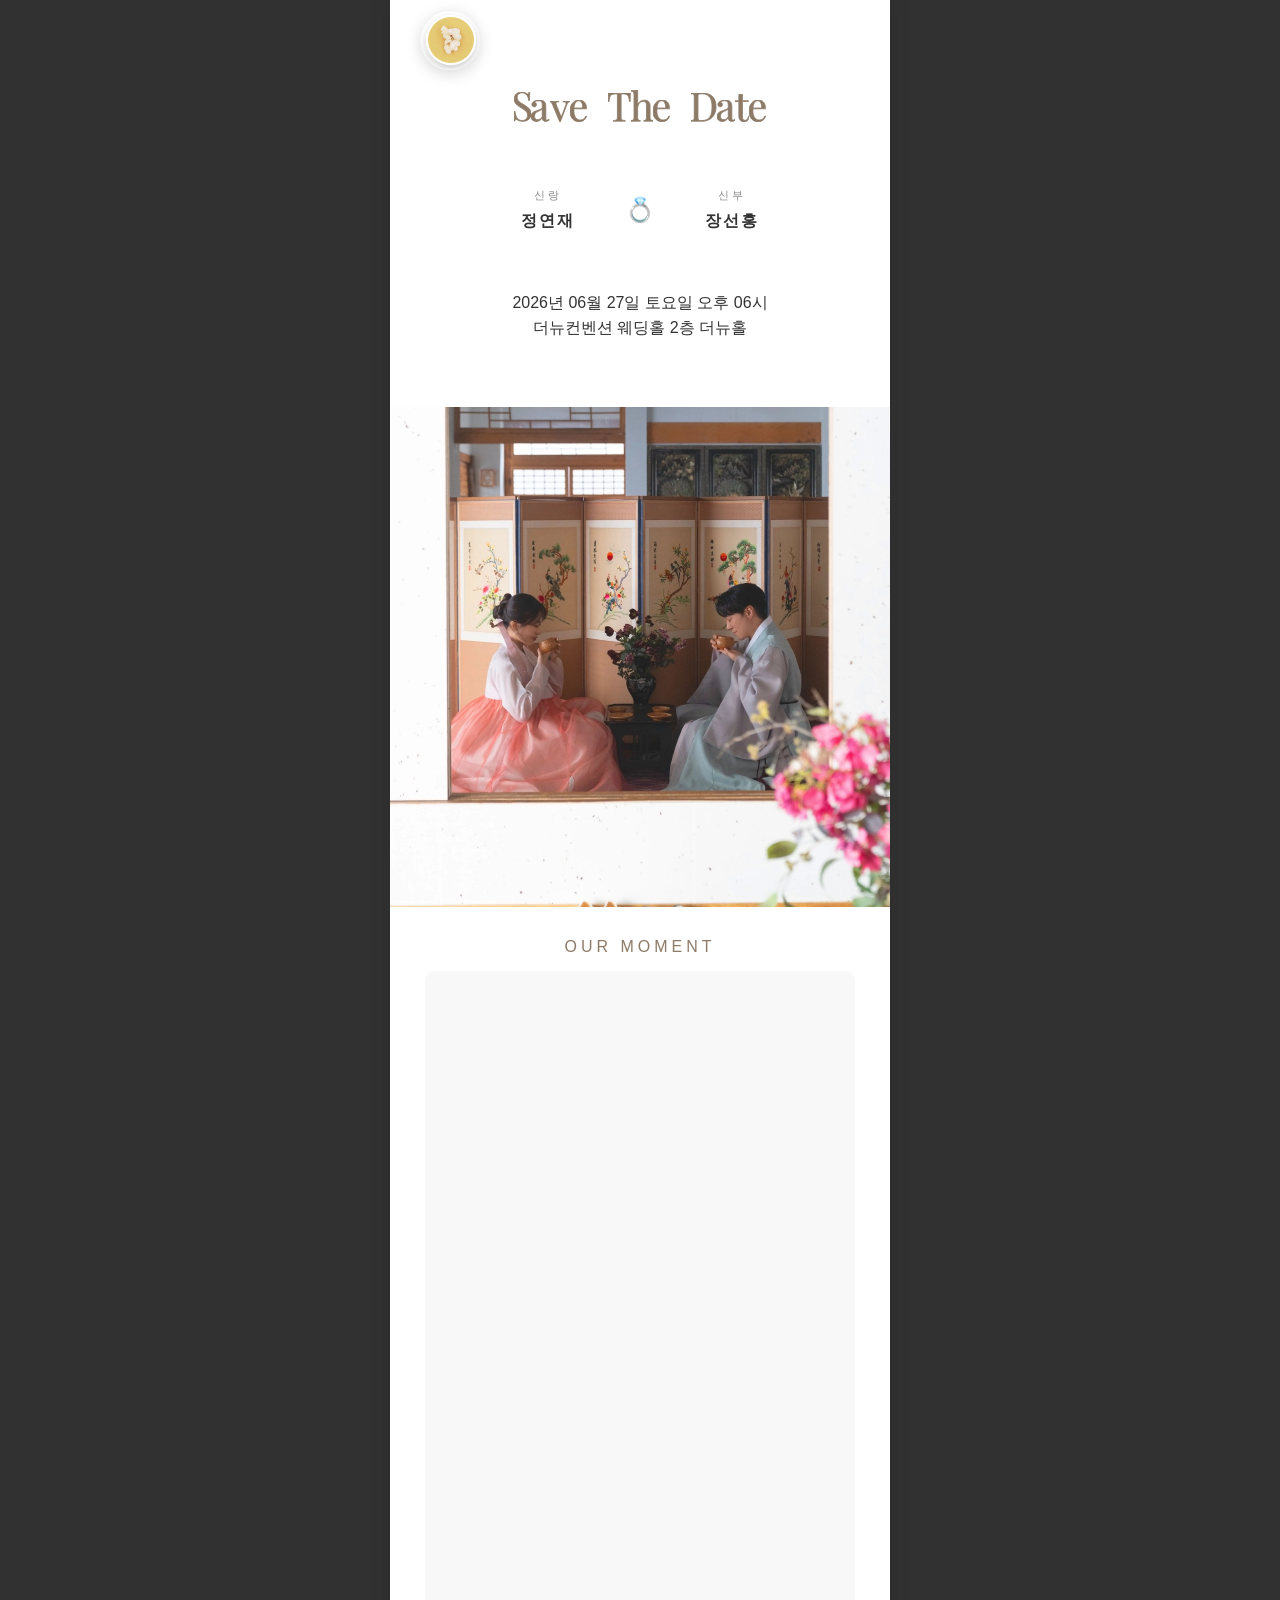
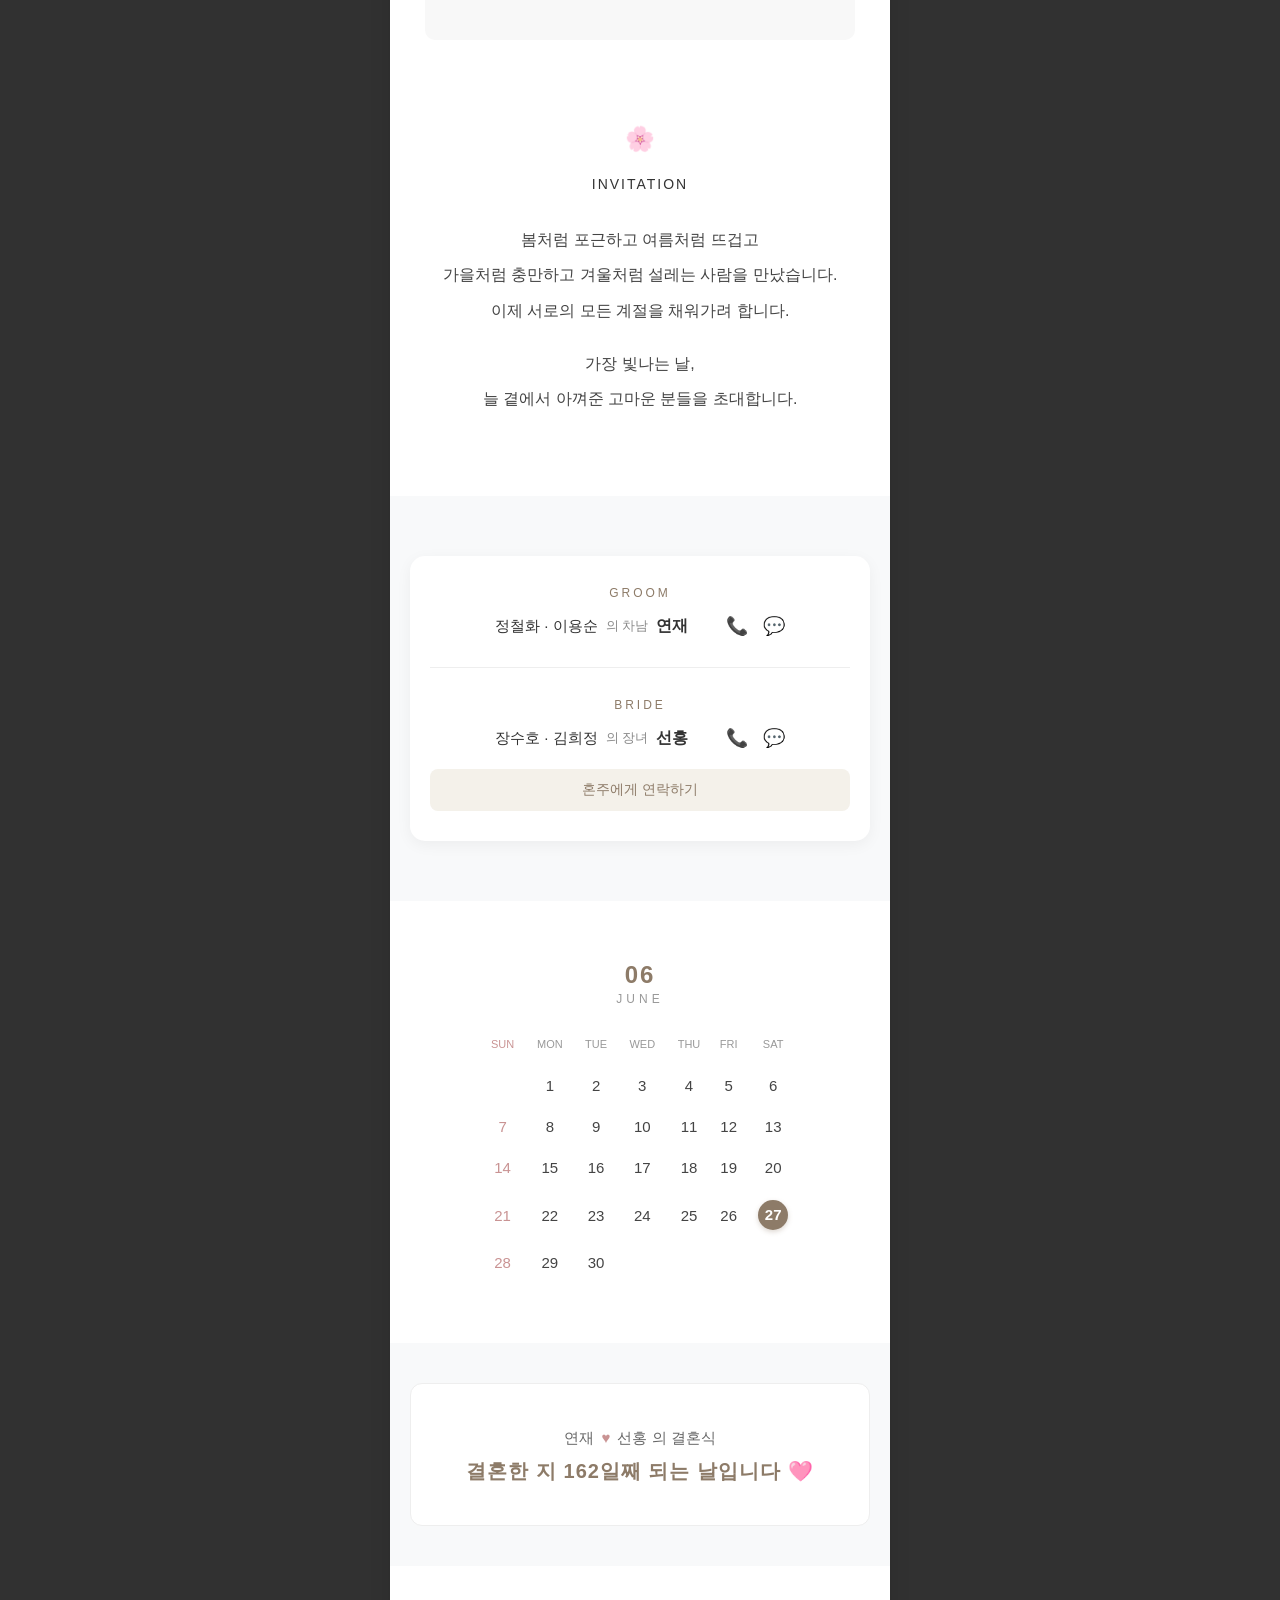
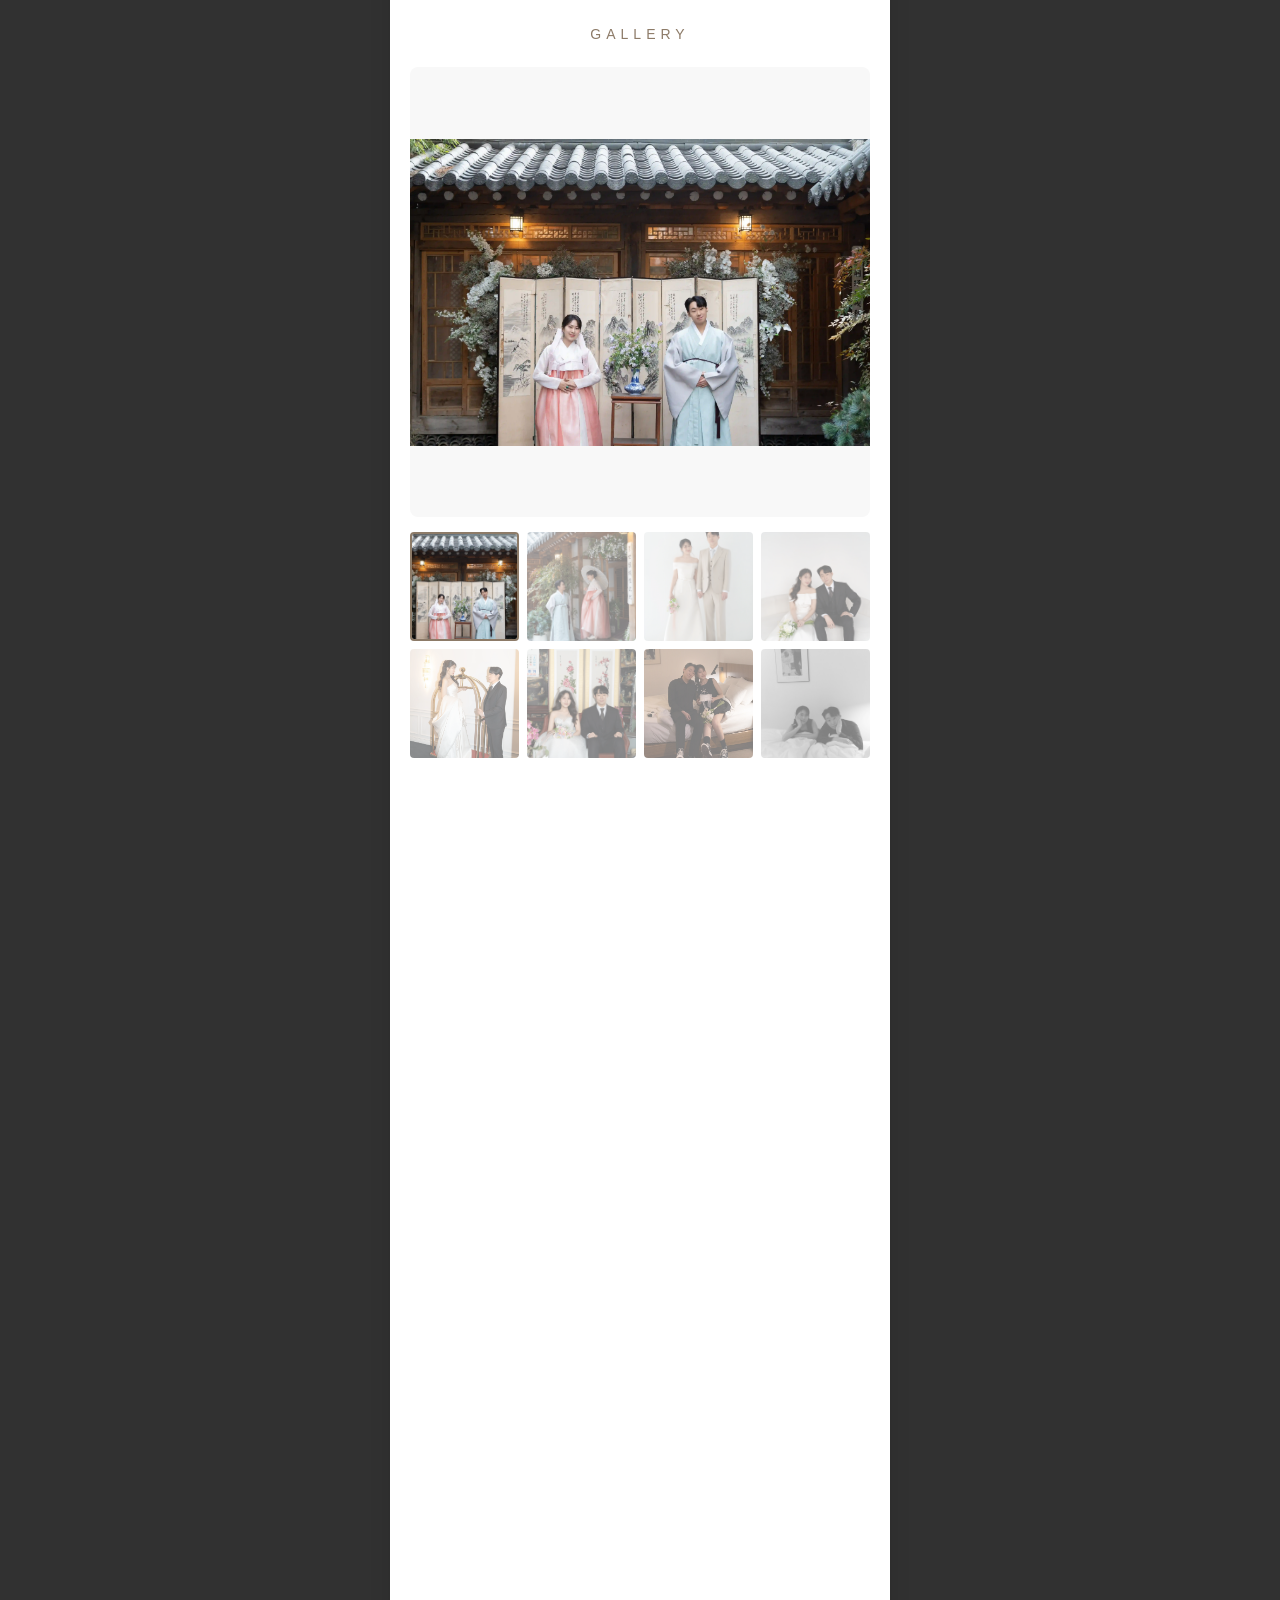
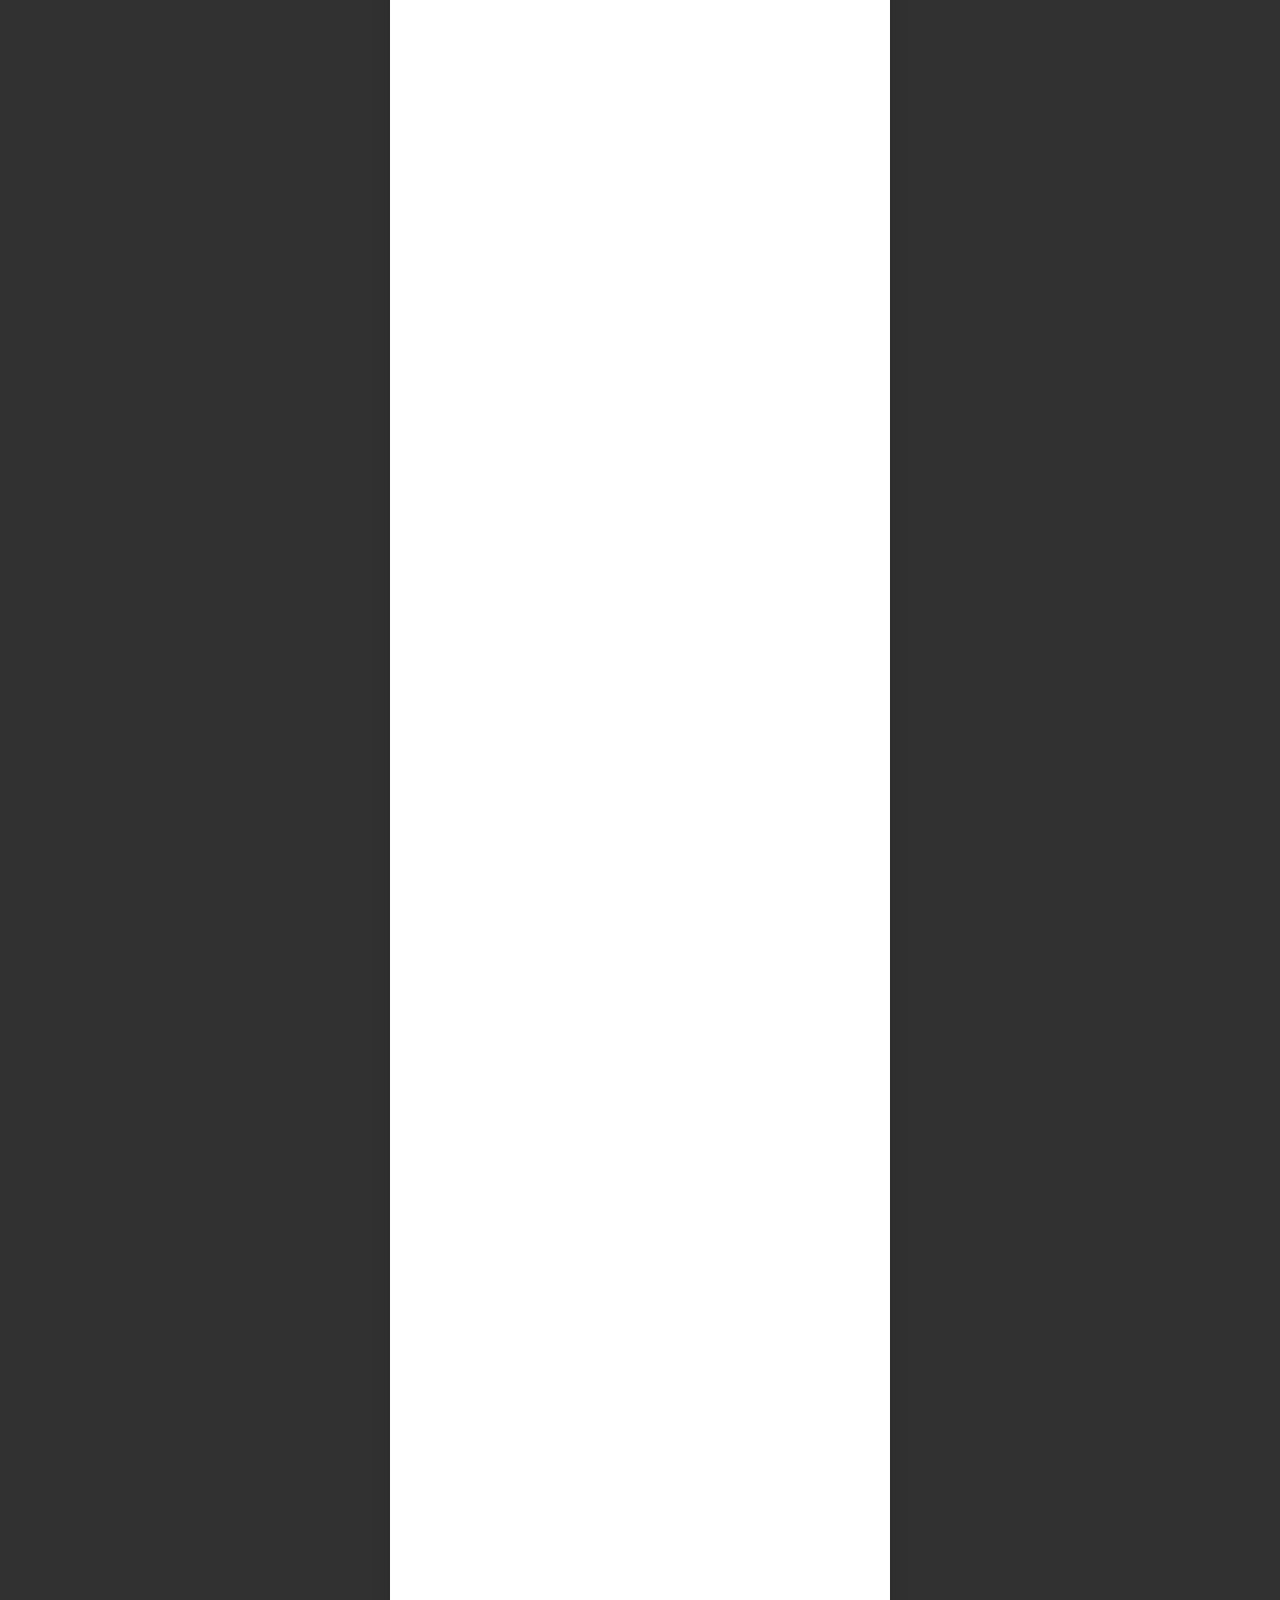
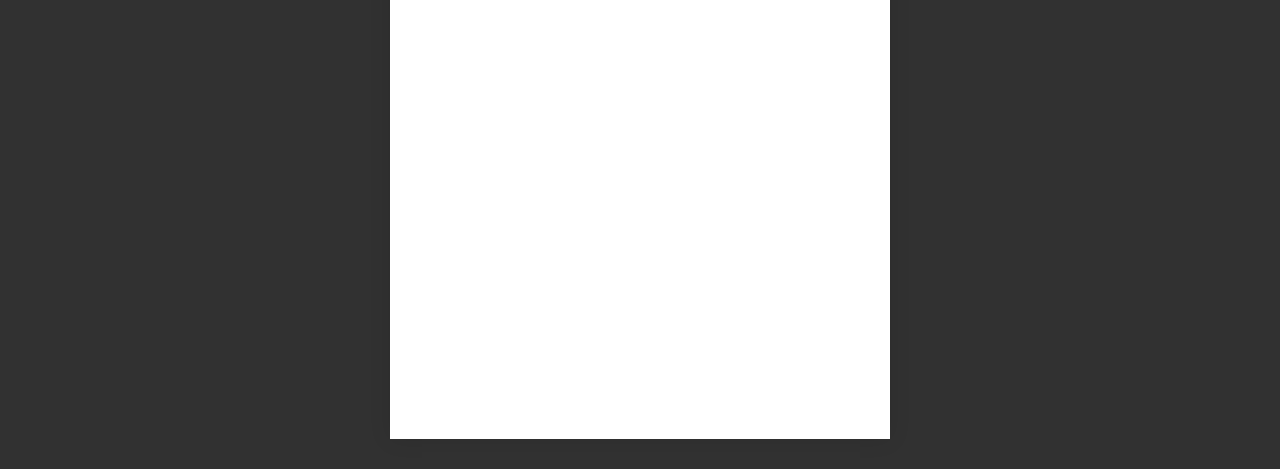
==== commit 360263cc: "오디오 및 이미지 수정" ====
--- a/index.html
+++ b/index.html
@@ -145,7 +145,7 @@
             <!-- 1. 오디오 -->
             <section id="floating-music-player">
                 <div class="album-cover-wrapper" id="album-cover-btn">
-                    <img src="files\images\pictures\music-player-cover.webp" alt="Album Cover"
+                    <img src="files\images\pictures\music-player-cover.jpg" alt="Album Cover"
                         class="album-cover spin-paused" />
                 </div>
 
@@ -171,7 +171,6 @@
                         <div id="mini-progress-bar"></div>
                     </div>
                 </div>
-
                 <audio id="bgm" loop preload="metadata" autoplay>
                     <source src="files/bgm/music.mp3" type="audio/mpeg" />
                 </audio>
--- a/css/index.css
+++ b/css/index.css
@@ -370,7 +370,7 @@
 .main-image-bg {
     width: 100%;
     height: 500px;
-    background-image: url("../files/images/pictures/main_image.jpg");
+    background-image: url("../files/images/pictures/main_image.webp");
     background-size: cover;
     background-position: center;
     position: relative;
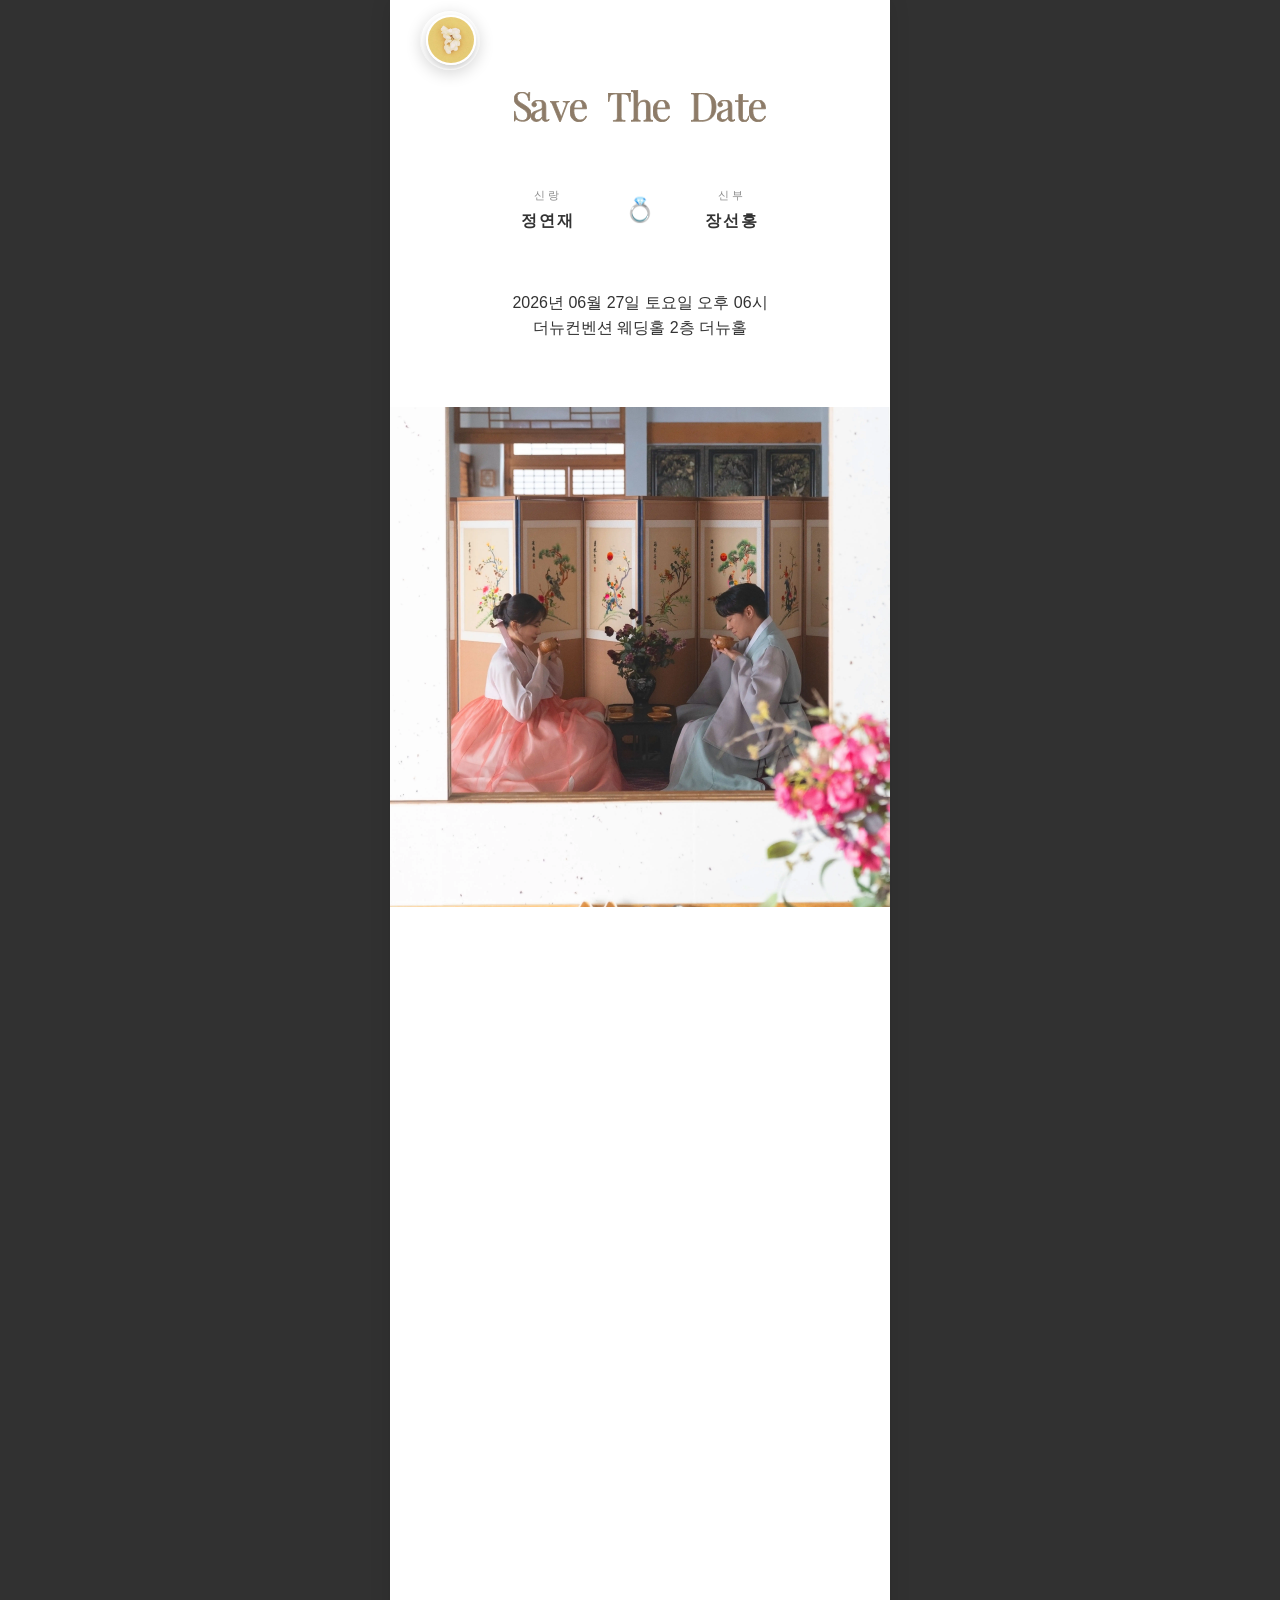
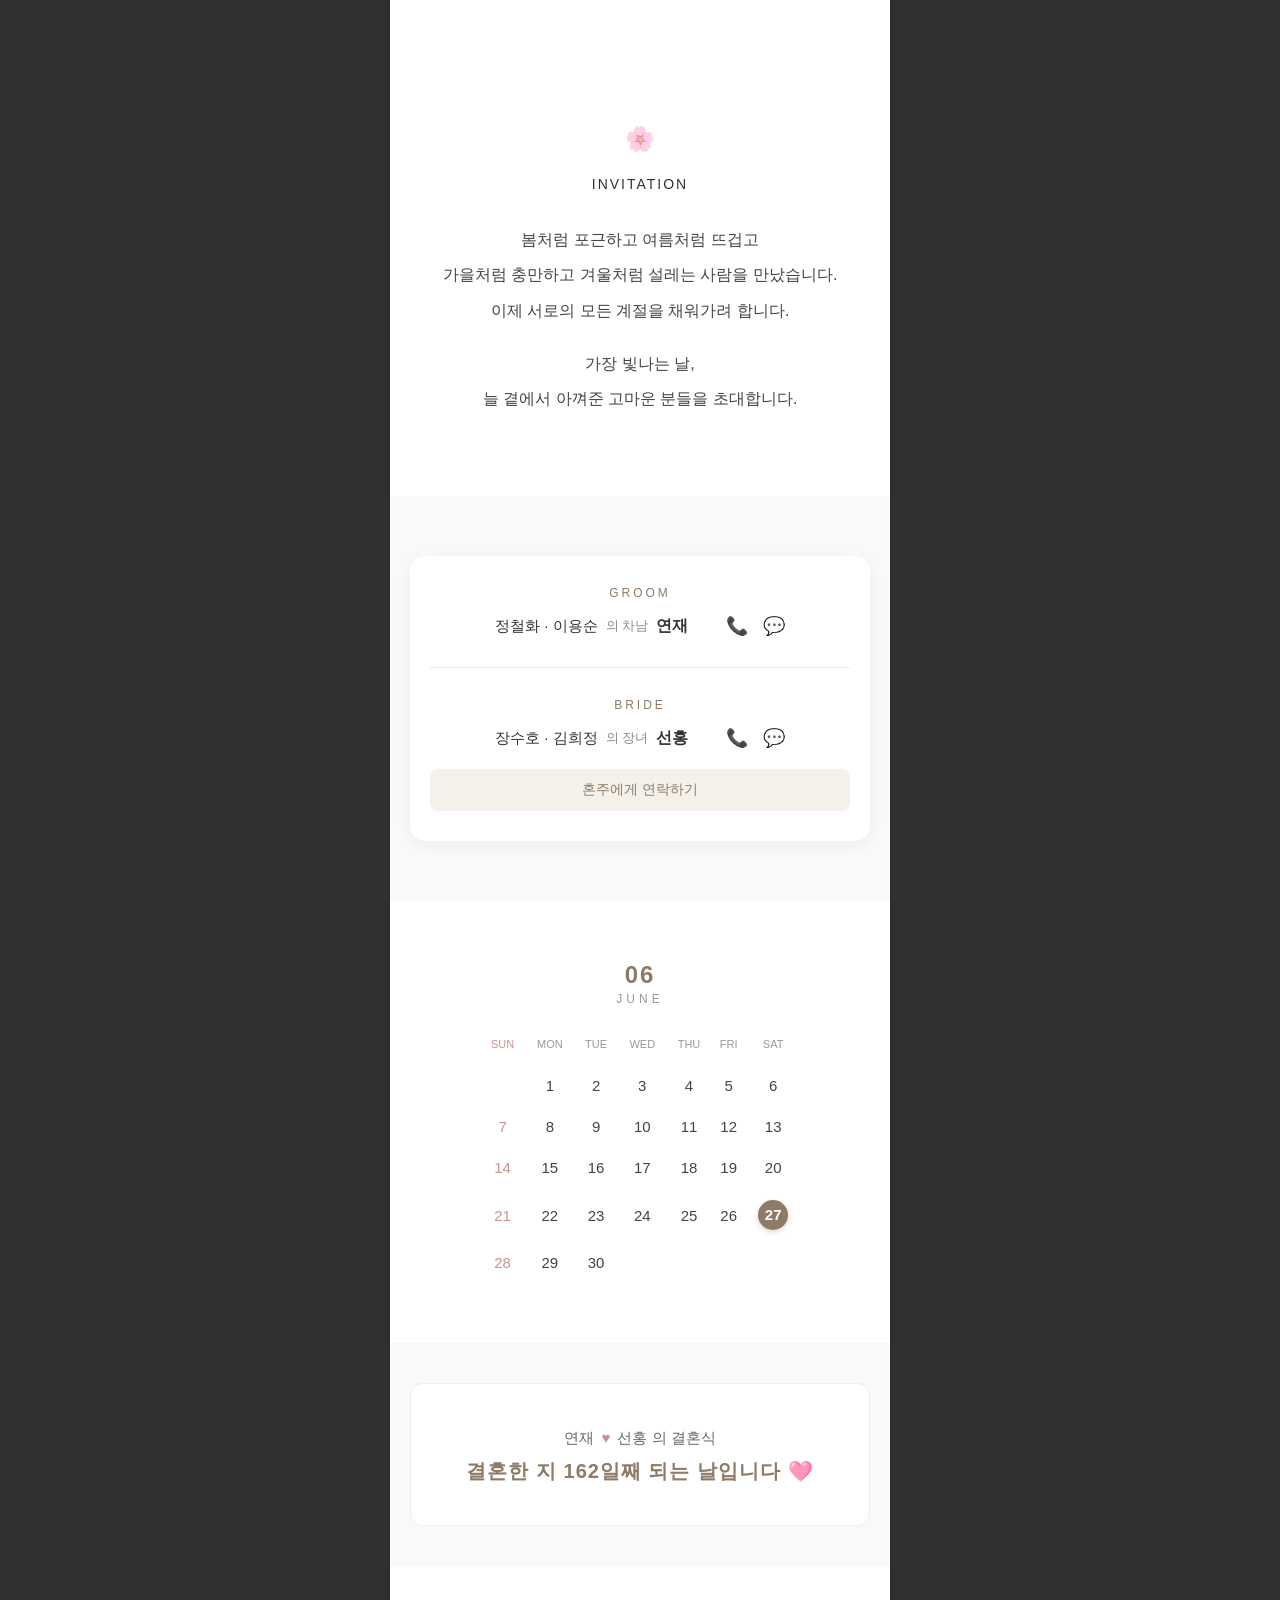
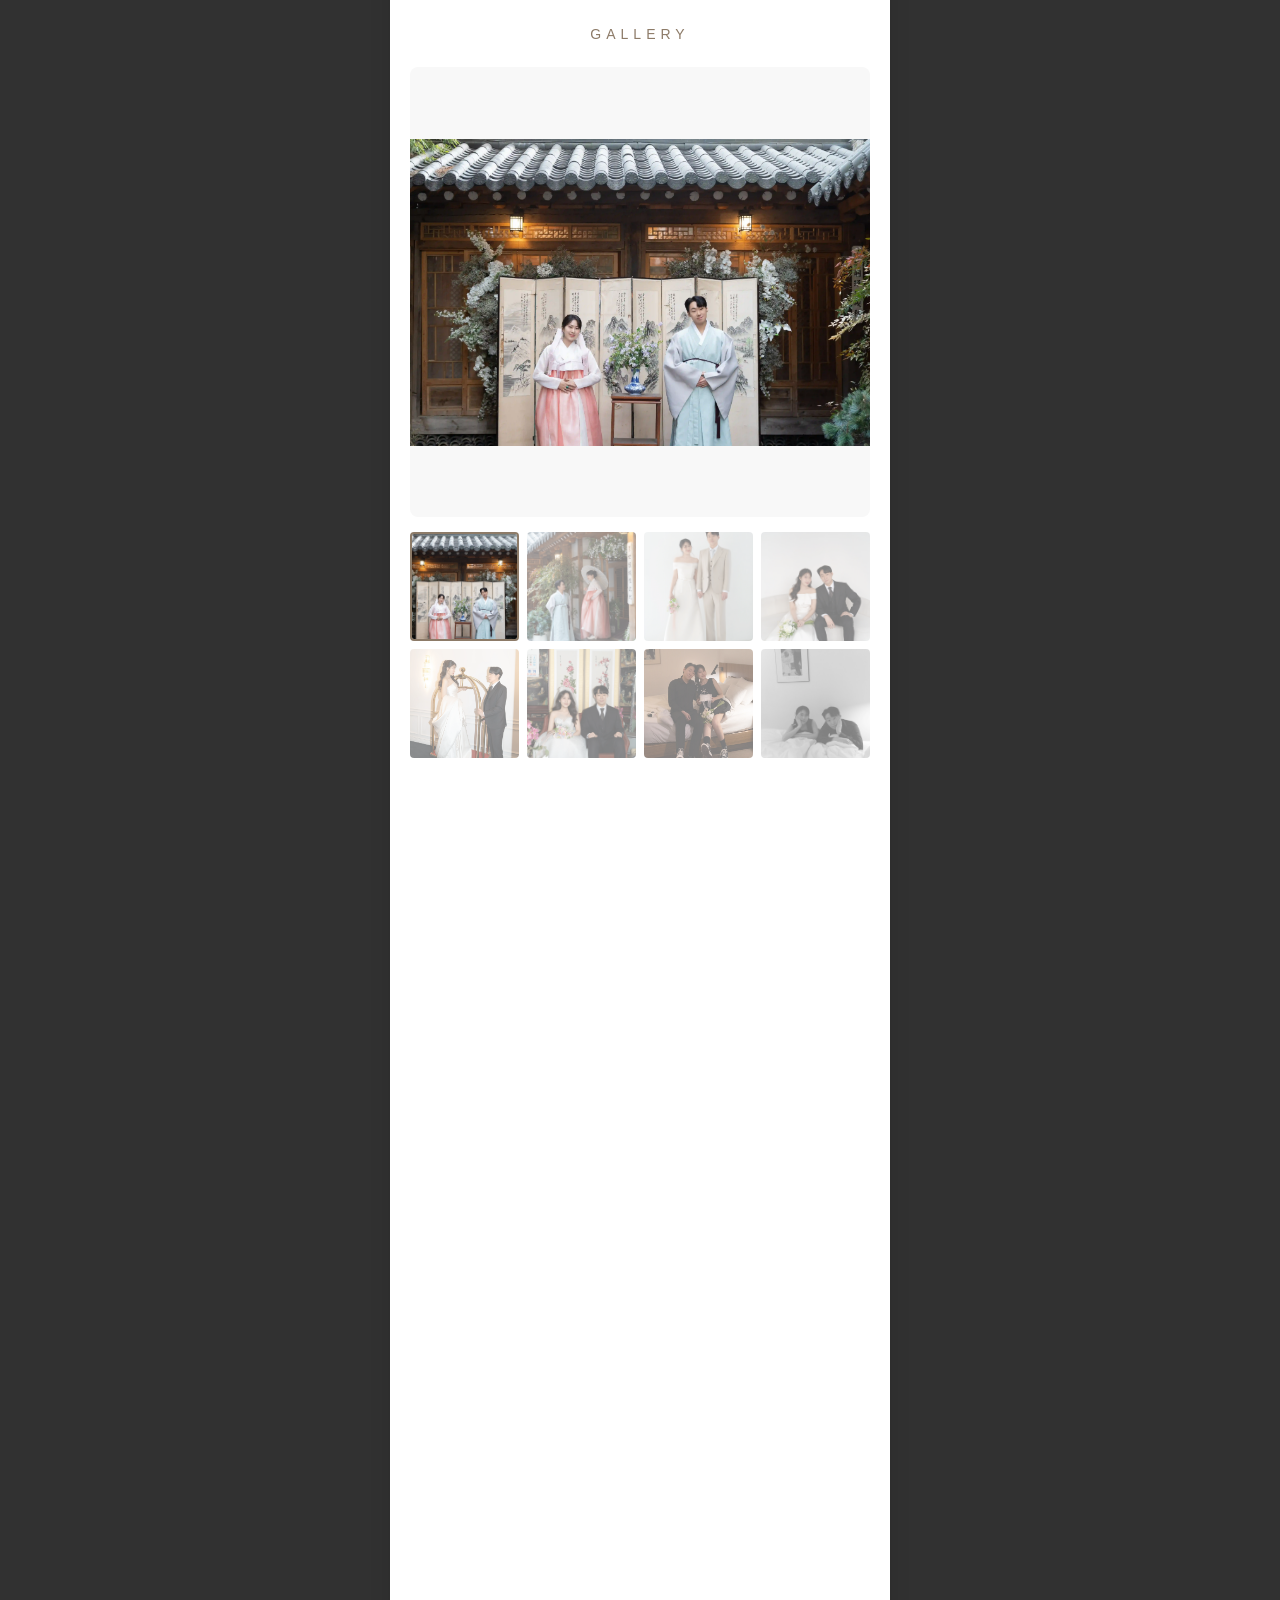
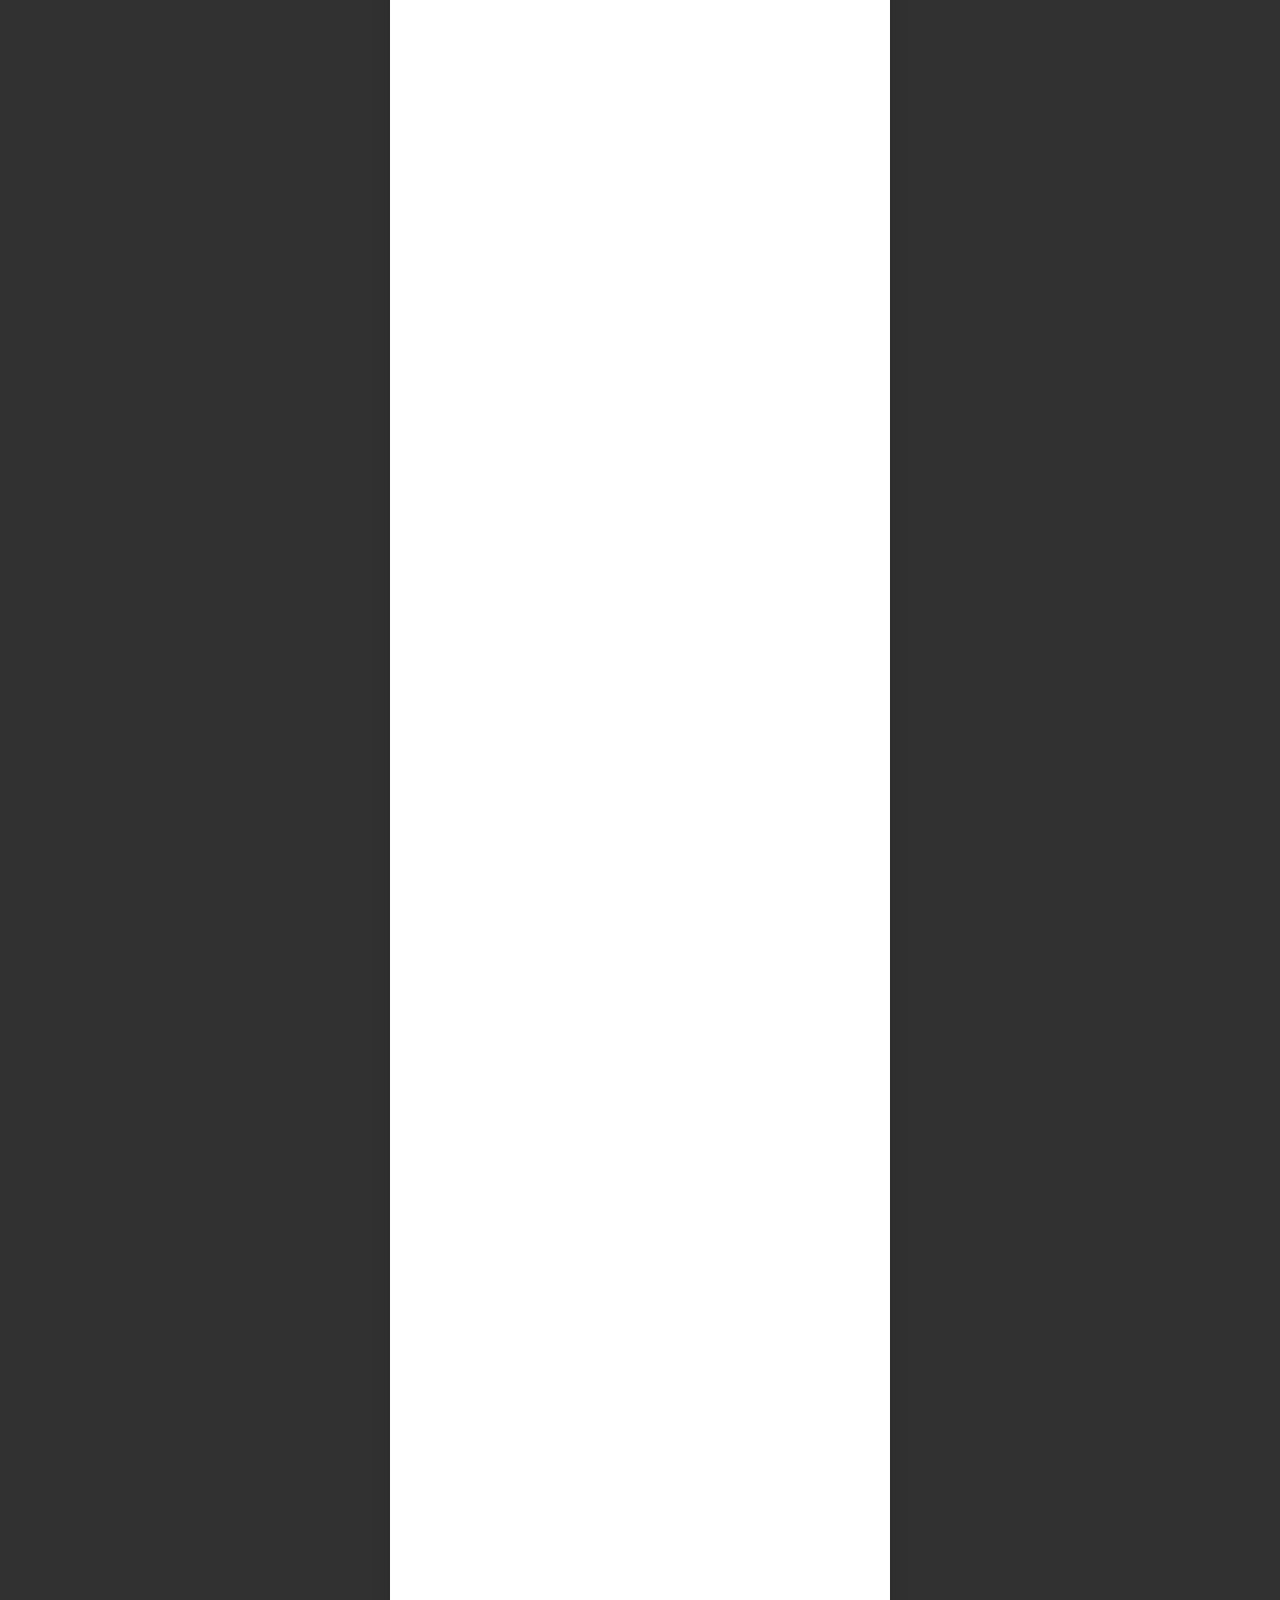
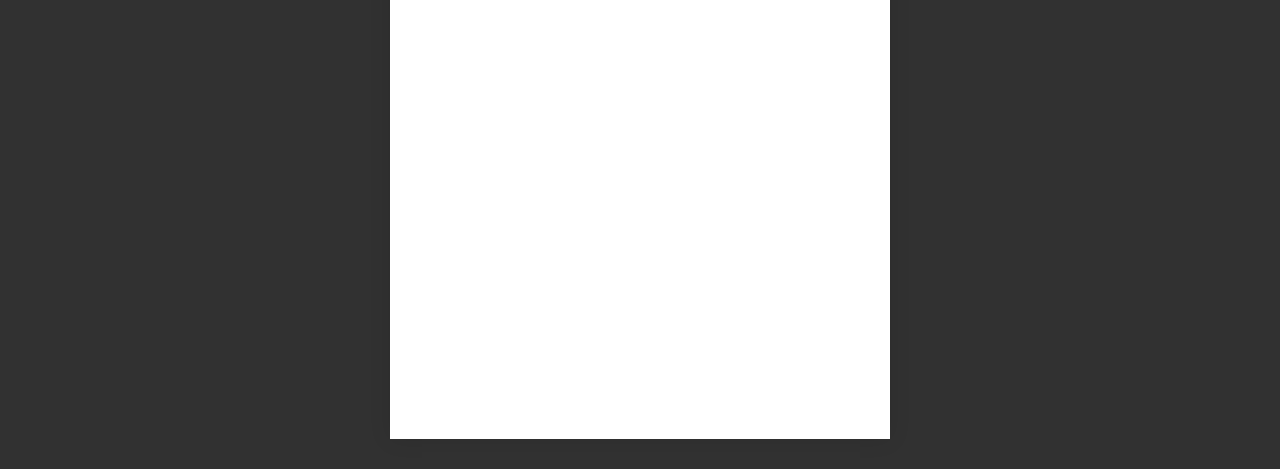
==== commit 8c65e4d8: "카카오톡 공유 및 <head> 수정" ====
--- a/index.html
+++ b/index.html
@@ -6,10 +6,10 @@
     <meta name="viewport" content="width=device-width, initial-scale=1.0, maximum-scale=1.0, user-scalable=no" />
     <meta http-equiv="X-UA-Compatible" content="ie=edge" />
 
-    <title>저희의 결혼식에 초대합니다</title>
+    <title>정연재❤️장선홍 결혼식에 초대합니다.</title>
     <meta name="description" content="2026년 6월, 저희 두 사람이 하나가 되는 자리에 모십니다." />
-    <meta property="og:title" content="연재 & 선홍 결혼합니다" />
-    <meta property="og:description" content="2026. 06. 27. 토요일 오후 6:00" />
+    <meta property="og:title" content="정연재❤️장선홍 결혼식에 초대합니다." />
+    <meta property="og:description" content="2026년 6월 27일 토요일 오후 6시" />
     <meta property="og:image" content="https://mangekyou93.github.io/yhwedding0627/files/images/pictures/thumbnail_image.webp" />
     <meta property="og:url" content="https://mangekyou93.github.io/yhwedding0627/" />
     <link rel="stylesheet" href="https://cdn.jsdelivr.net/gh/orioncactus/pretendard/dist/web/static/pretendard.css" />
--- a/css/index.css
+++ b/css/index.css
@@ -1201,7 +1201,7 @@
 
 .book-slide-box {
     width: 280px;
-    /* 기본 너비 지정 */
+    height: 200px;
     margin: 0 auto;
     /* 1개일 때 중앙 정렬 */
     background: #fff;
@@ -1212,6 +1212,7 @@
     display: flex;
     flex-direction: column;
     align-items: center;
+    justify-content: center;
     text-align: center;
 }
 
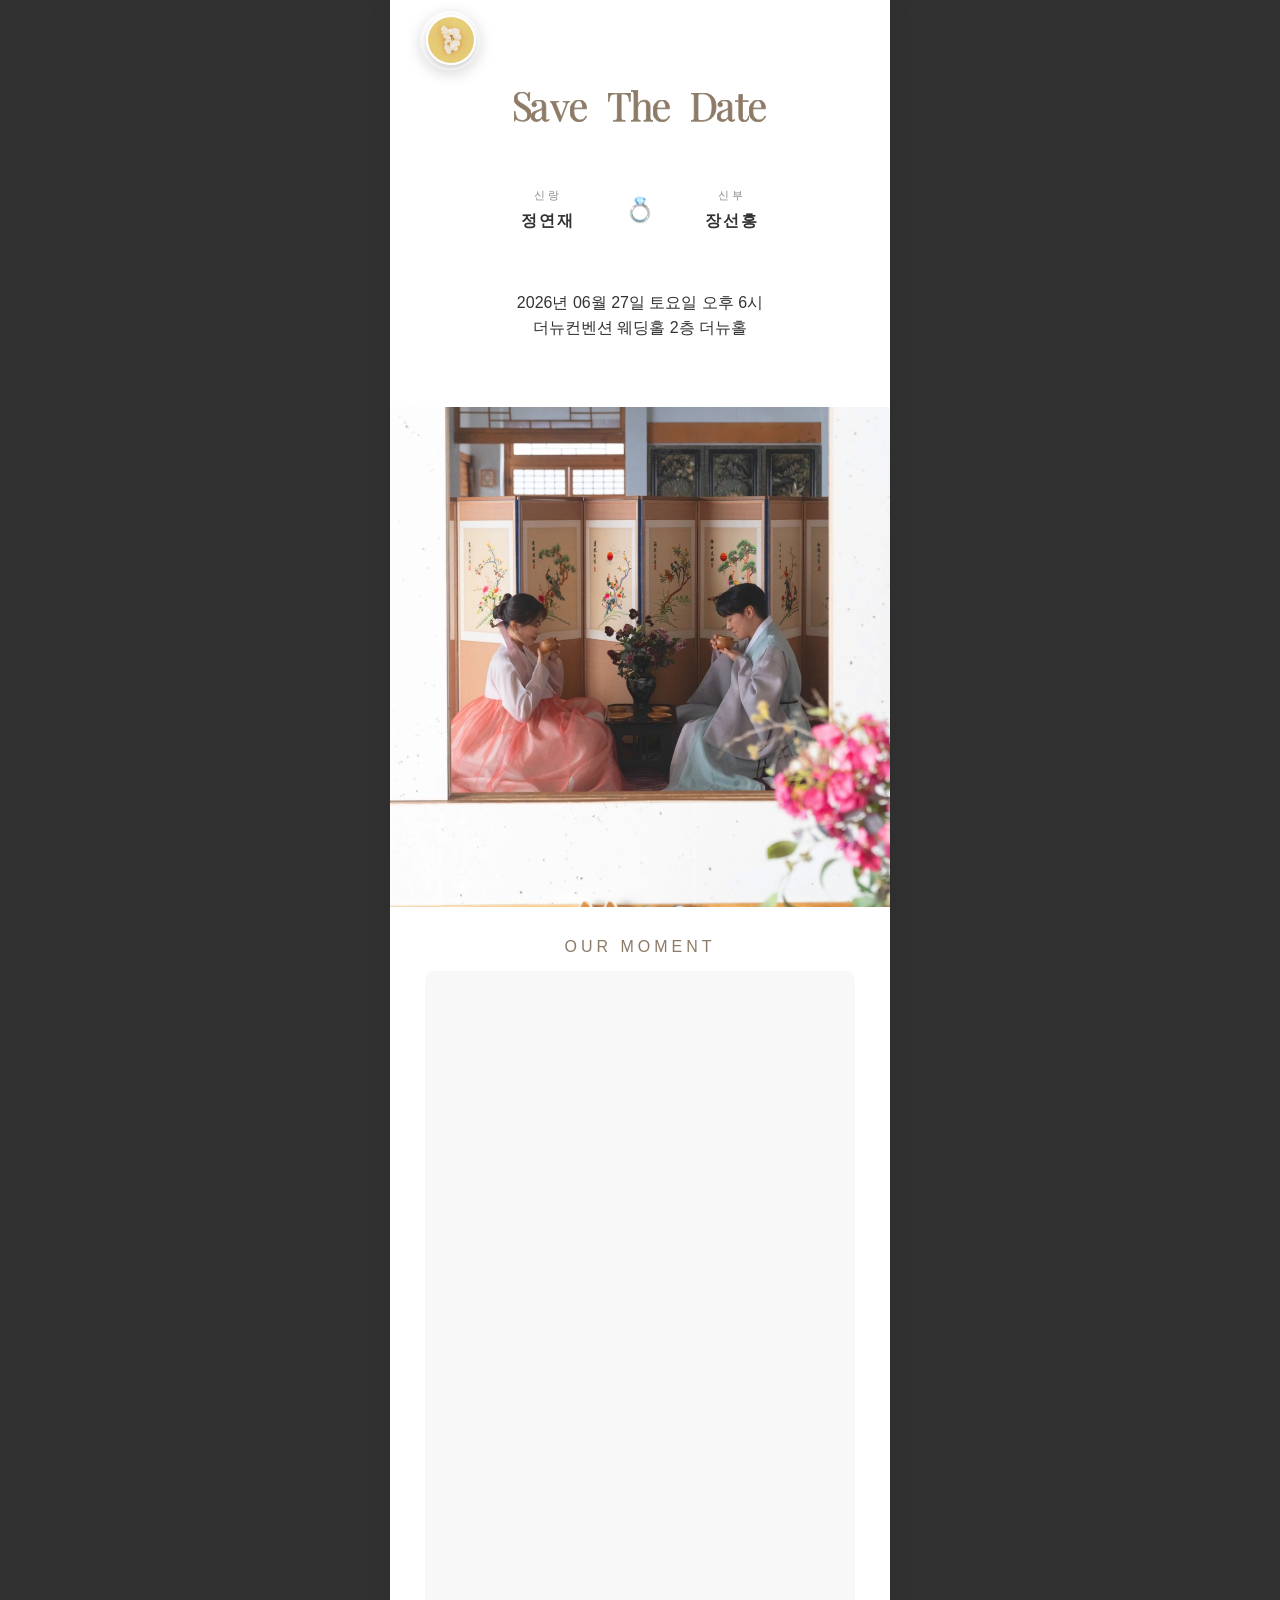
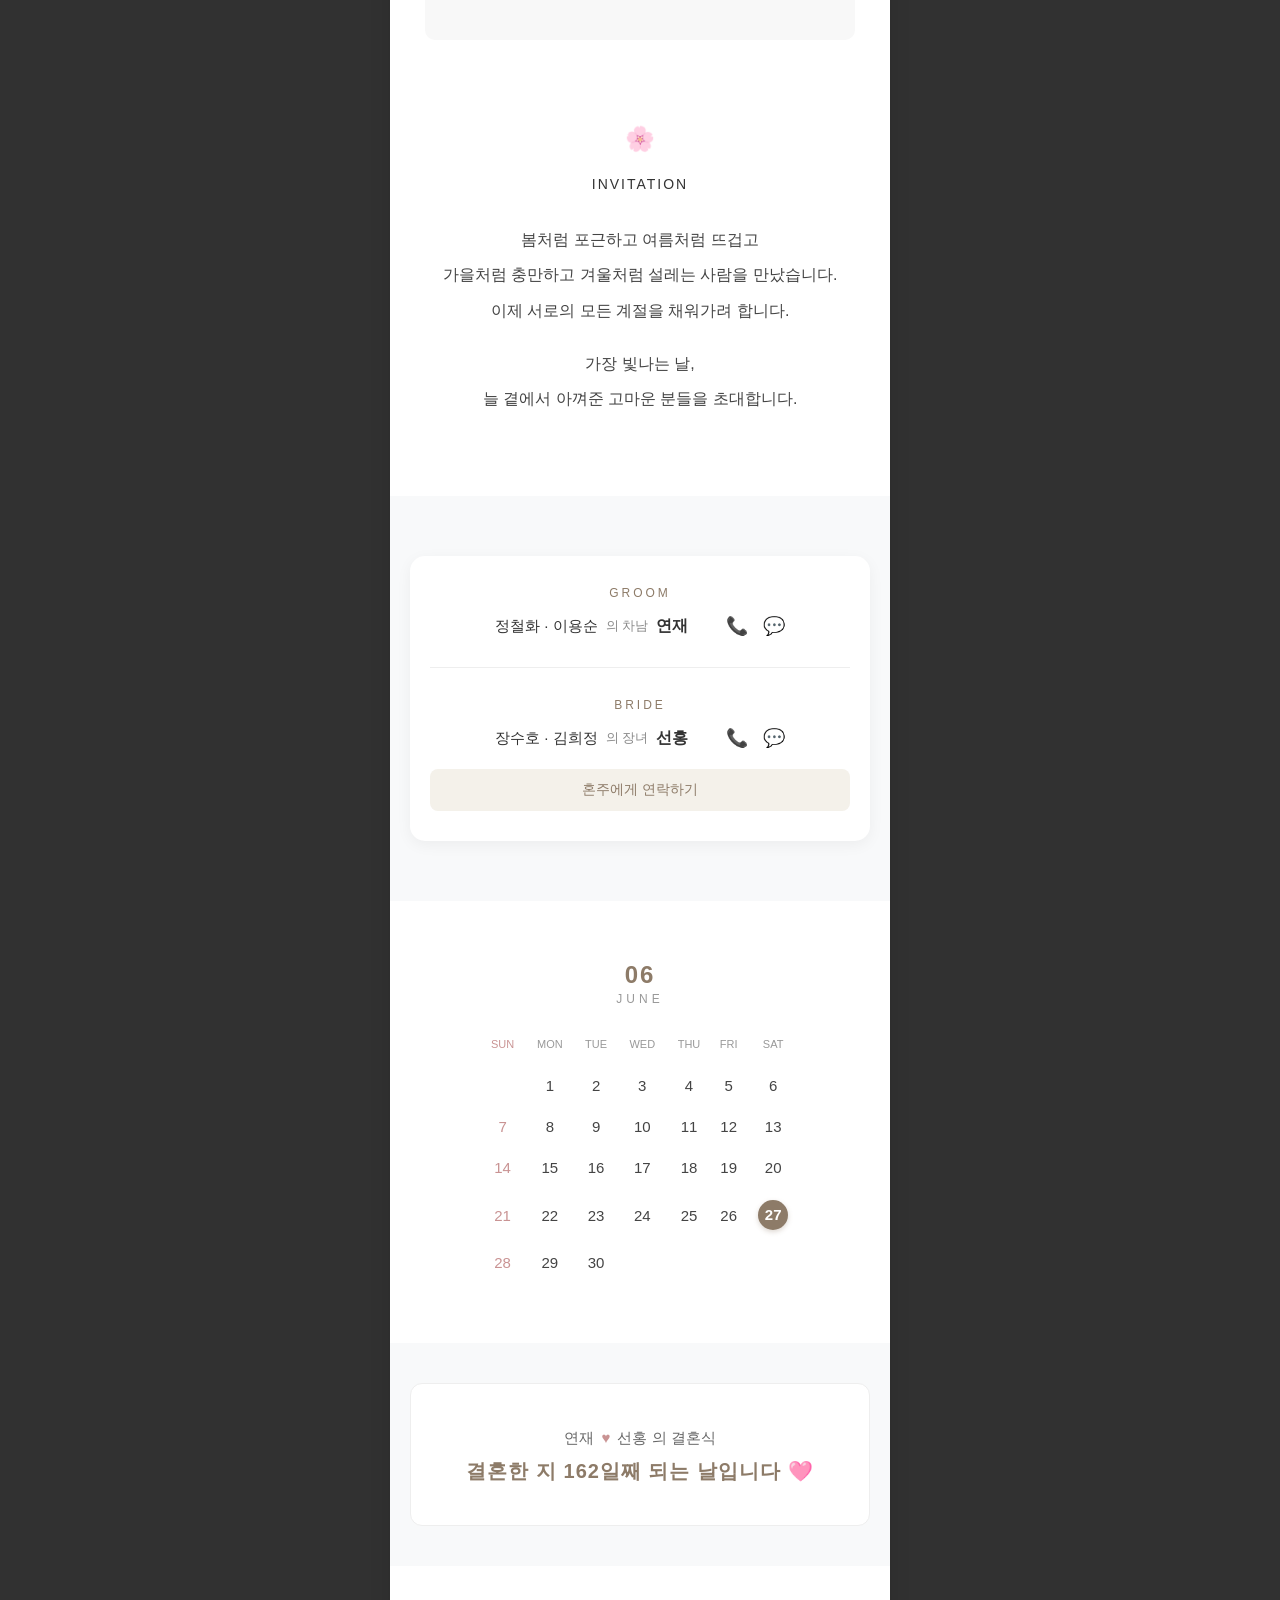
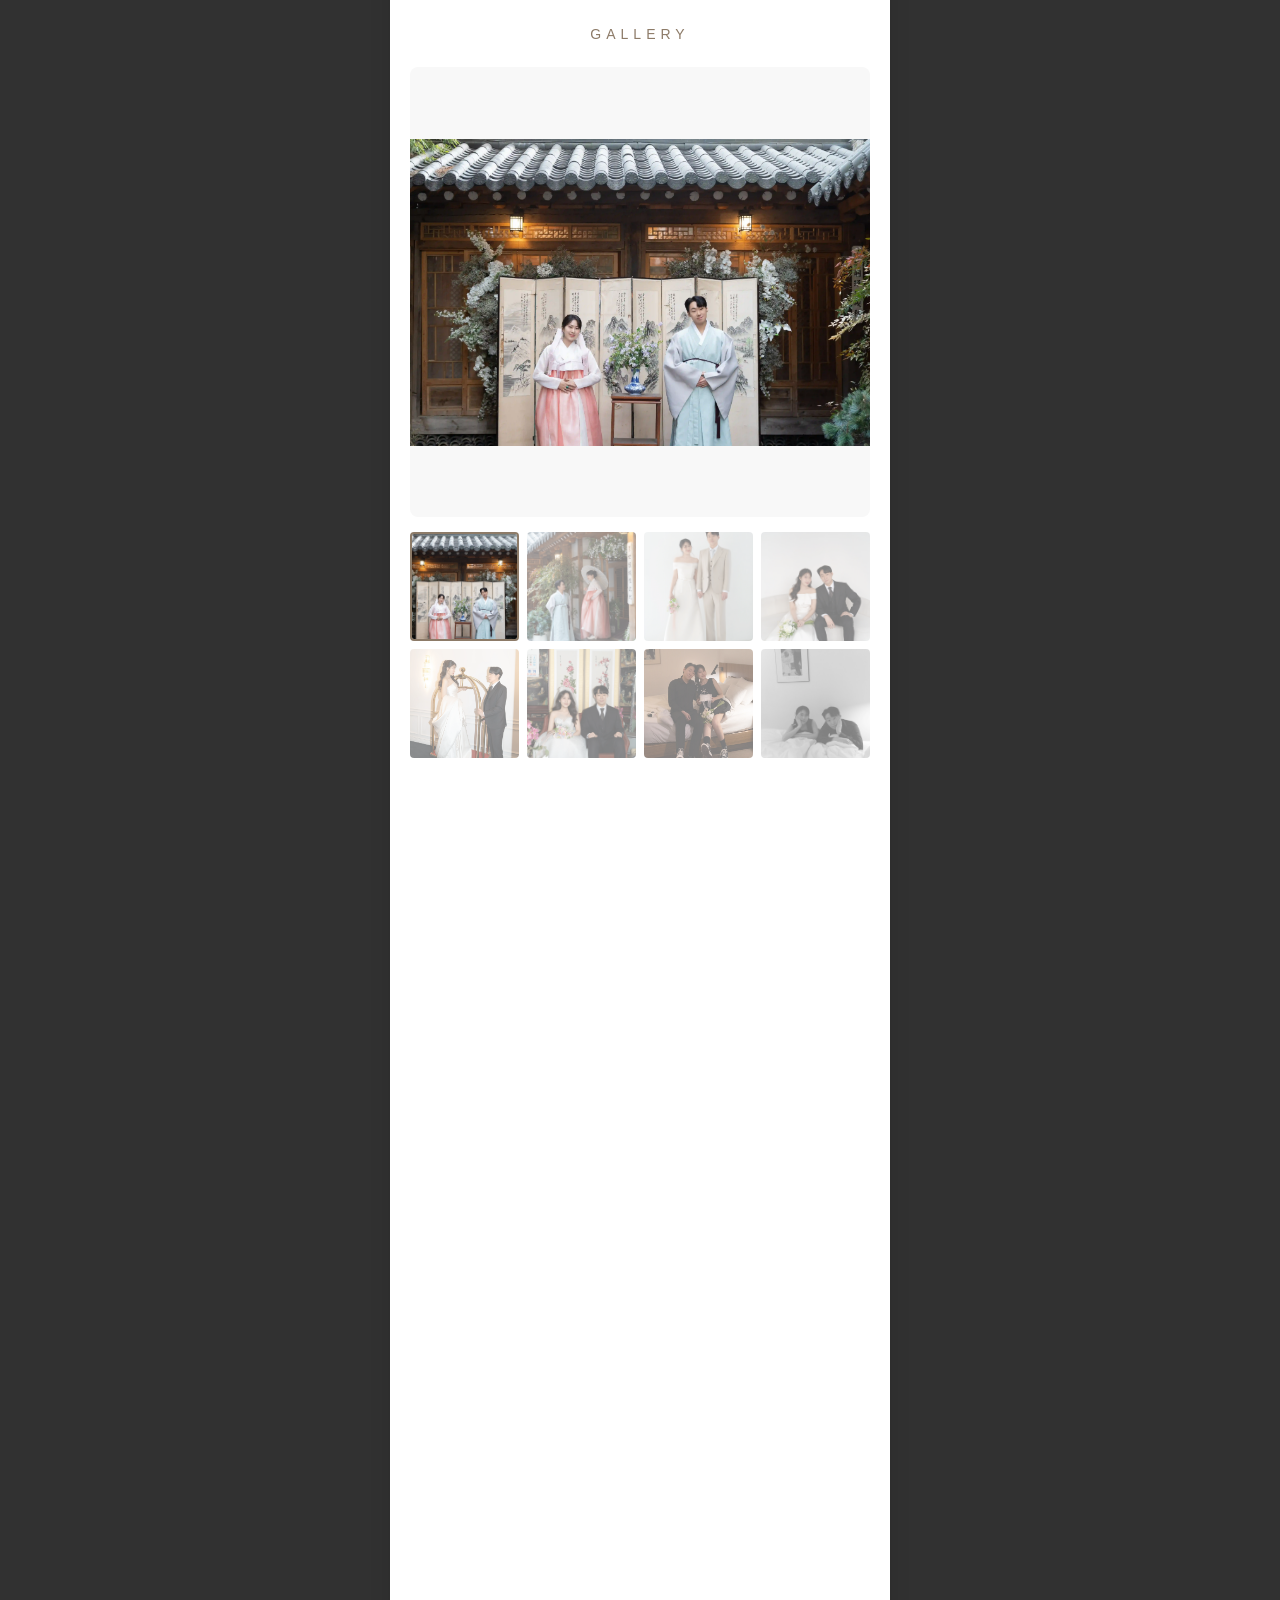
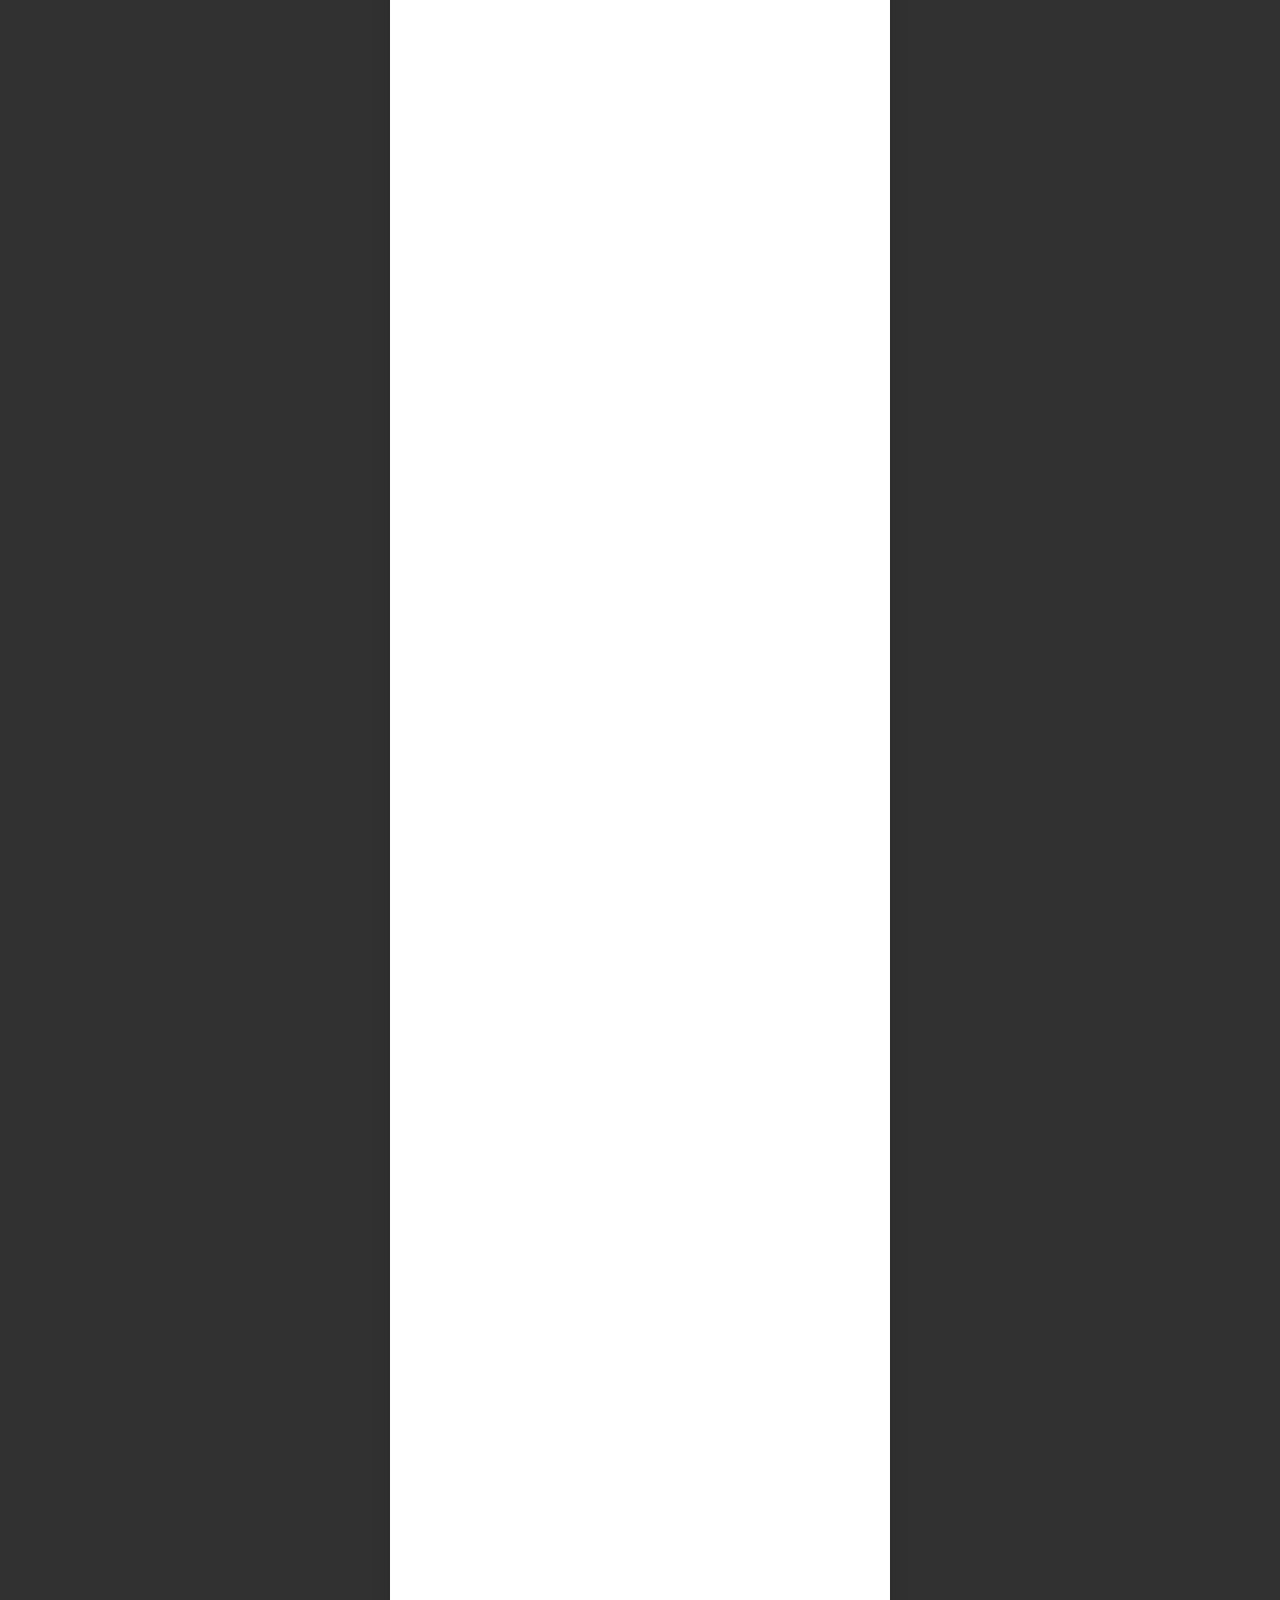
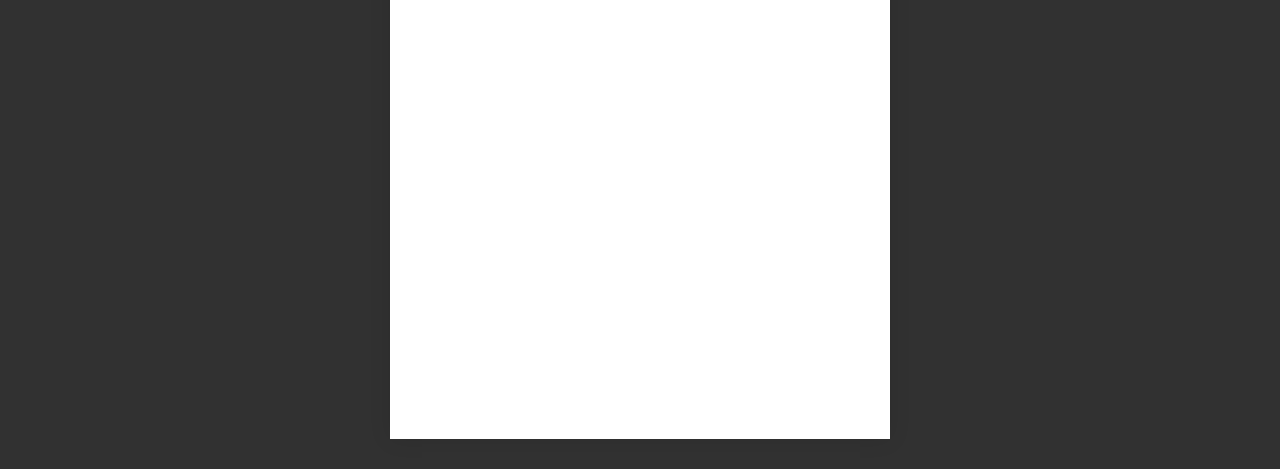
==== commit a800edca: "06시 > 6시로 변경" ====
--- a/index.html
+++ b/index.html
@@ -196,7 +196,7 @@
                 <!-- 4. 장소(텍스트) -->
                 <div id="main-info">
                     <p>
-                        2026년 06월 27일 토요일 오후 06시<br />
+                        2026년 06월 27일 토요일 오후 6시<br />
                         더뉴컨벤션 웨딩홀 2층 더뉴홀
                     </p>
                 </div>
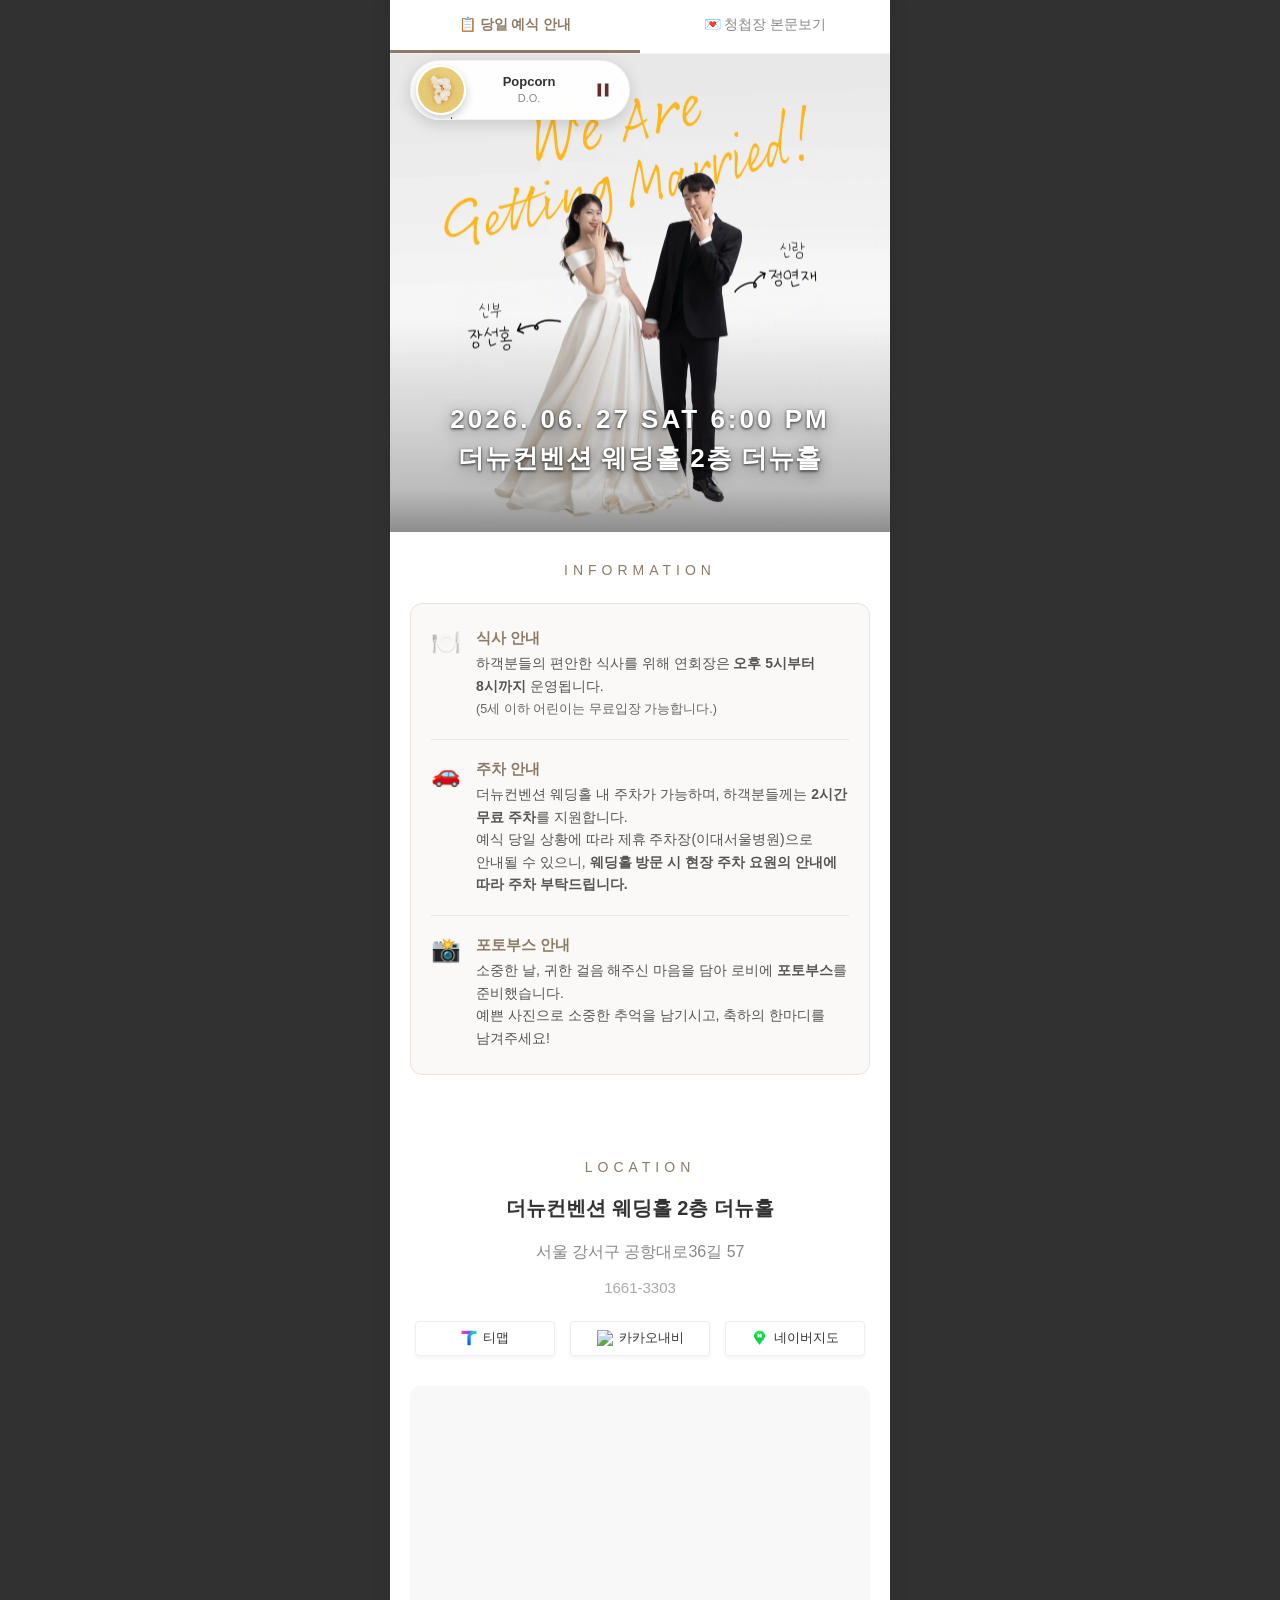
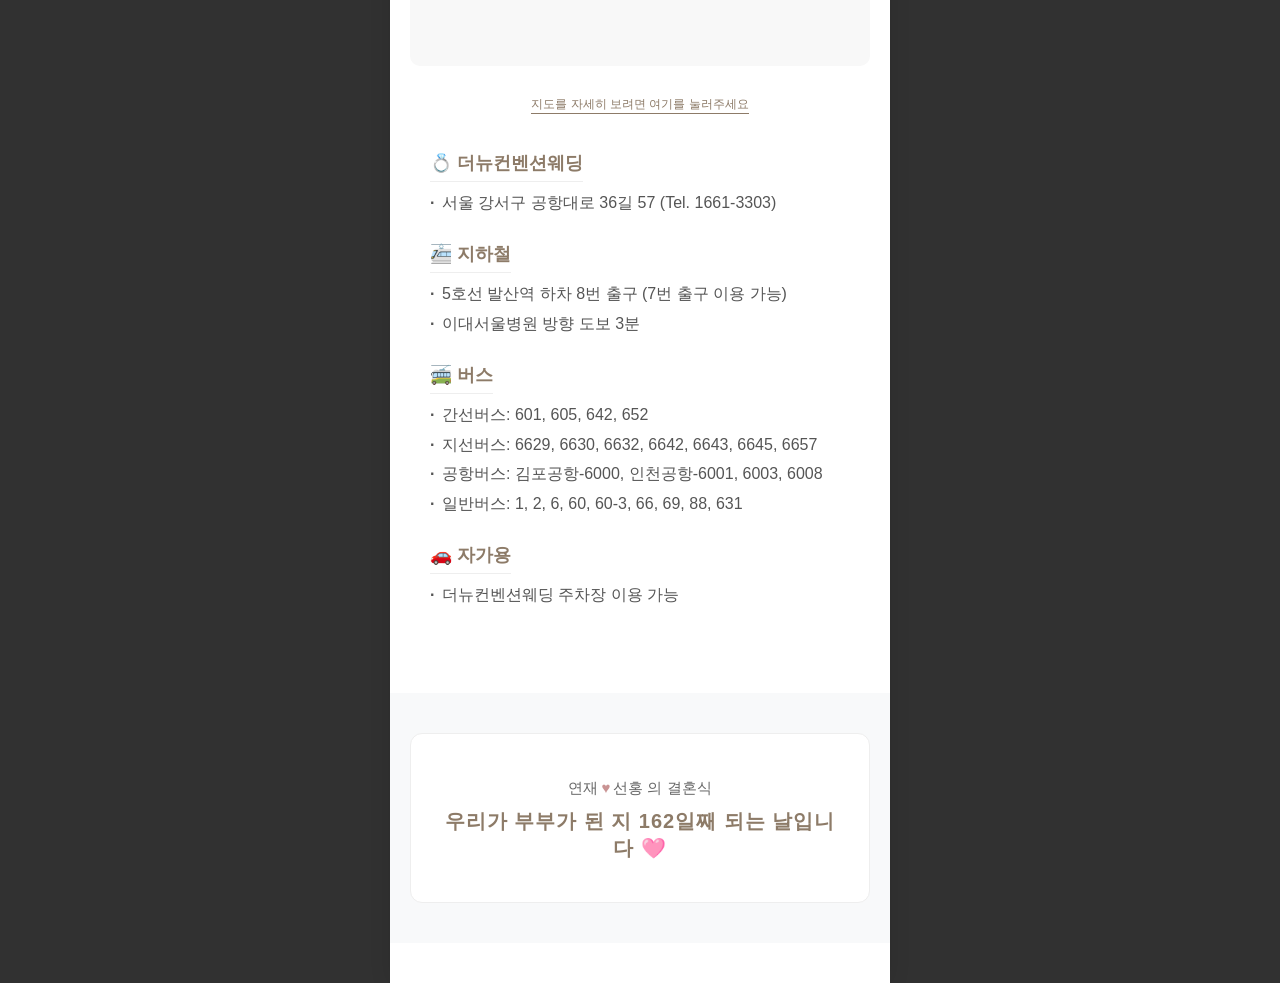
==== commit 89d25e1f: "최종 완료" ====
--- a/index.html
+++ b/index.html
@@ -1,750 +1,1140 @@
 <!doctype html>
 <html lang="ko">
-
-<head>
-    <meta charset="UTF-8" />
-    <meta name="viewport" content="width=device-width, initial-scale=1.0, maximum-scale=1.0, user-scalable=no" />
-    <meta http-equiv="X-UA-Compatible" content="ie=edge" />
-
-    <title>정연재❤️장선홍 결혼식에 초대합니다.</title>
-    <meta name="description" content="2026년 6월, 저희 두 사람이 하나가 되는 자리에 모십니다." />
-    <meta property="og:title" content="정연재❤️장선홍 결혼식에 초대합니다." />
-    <meta property="og:description" content="2026년 6월 27일 토요일 오후 6시" />
-    <meta property="og:image" content="https://mangekyou93.github.io/yhwedding0627/files/images/pictures/thumbnail_image.webp" />
-    <meta property="og:url" content="https://mangekyou93.github.io/yhwedding0627/" />
-    <link rel="stylesheet" href="https://cdn.jsdelivr.net/gh/orioncactus/pretendard/dist/web/static/pretendard.css" />
-    <link rel="stylesheet" href="https://cdn.jsdelivr.net/npm/swiper@11/swiper-bundle.min.css" />
-    <script src="https://cdn.jsdelivr.net/npm/swiper@11/swiper-bundle.min.js"></script>
-    <link rel="stylesheet" href="css/index.css" />
-    <script type="text/javascript" src="js/index.js"></script>
-    <script type="text/javascript">
-        // 1. 우클릭 방지 (이미 하셨겠지만 다시 확인)
-        document.addEventListener("contextmenu", (e) => e.preventDefault());
-
-        // 2. 모바일 길게 누르기 방지
-        window.oncontextmenu = function () {
-            return false;
-        };
-
-        // 3. 이미지 태그에 대해 터치 시작 시 시스템 메뉴 호출 방지
-        const images = document.querySelectorAll("img");
-        images.forEach((img) => {
-            img.addEventListener(
+    <head>
+        <meta charset="UTF-8" />
+        <meta
+            name="viewport"
+            content="width=device-width, initial-scale=1.0, maximum-scale=1.0, user-scalable=no"
+        />
+        <meta http-equiv="X-UA-Compatible" content="ie=edge" />
+
+        <title>정연재❤️장선홍 결혼식에 초대합니다.</title>
+        <meta
+            name="description"
+            content="2026년 6월, 저희 두 사람이 하나가 되는 자리에 모십니다."
+        />
+        <meta
+            property="og:title"
+            content="정연재❤️장선홍 결혼식에 초대합니다."
+        />
+        <meta
+            property="og:description"
+            content="2026년 6월 27일 토요일 오후 6시"
+        />
+        <meta
+            property="og:image"
+            content="https://mangekyou93.github.io/yhwedding0627/files/images/pictures/thumbnail_image.webp"
+        />
+        <meta
+            property="og:url"
+            content="https://mangekyou93.github.io/yhwedding0627/"
+        />
+
+        <link
+            rel="stylesheet"
+            href="https://cdn.jsdelivr.net/gh/orioncactus/pretendard/dist/web/static/pretendard.css"
+        />
+        <link
+            rel="stylesheet"
+            href="https://cdn.jsdelivr.net/npm/swiper@11/swiper-bundle.min.css"
+        />
+        <script src="https://cdn.jsdelivr.net/npm/swiper@11/swiper-bundle.min.js"></script>
+
+        <link rel="stylesheet" href="css/index.css" />
+        <script type="text/javascript" src="js/index.js"></script>
+
+        <script type="text/javascript">
+            // 우클릭 및 화면 조작 방지 스크립트
+            document.addEventListener("contextmenu", (e) => e.preventDefault());
+            window.oncontextmenu = function () {
+                return false;
+            };
+
+            const images = document.querySelectorAll("img");
+            images.forEach((img) => {
+                img.addEventListener("touchstart", function (e) {}, {
+                    passive: true,
+                });
+            });
+
+            document.addEventListener(
+                "dragstart",
+                (e) => e.preventDefault(),
+                false,
+            );
+            document.addEventListener(
+                "selectstart",
+                (e) => e.preventDefault(),
+                false,
+            );
+
+            document.addEventListener(
                 "touchstart",
-                function (e) {
-                    // 필요 시 추가적인 제어 가능
+                function (event) {
+                    if (event.touches.length > 1) {
+                        event.preventDefault();
+                    }
                 },
-                { passive: true },
+                { passive: false },
             );
-        });
-
-        // 4. 드래그 방지
-        document.addEventListener(
-            "dragstart",
-            function (e) {
-                e.preventDefault();
-            },
-            false,
-        );
-
-        // 5. 선택 방지 (텍스트 등)
-        document.addEventListener(
-            "selectstart",
-            function (e) {
-                e.preventDefault();
-            },
-            false,
-        );
-
-        // 6. 모바일 더블 탭 확대 방지
-        document.addEventListener(
-            "touchstart",
-            function (event) {
-                if (event.touches.length > 1) {
-                    event.preventDefault(); // 다중 터치(핀치 줌) 방지
+
+            if (document.readyState === "complete") {
+                resetViewport();
+            } else {
+                window.addEventListener("load", resetViewport);
+            }
+
+            let lastTouchEnd = 0;
+            document.addEventListener(
+                "touchend",
+                function (event) {
+                    const now = new Date().getTime();
+                    if (now - lastTouchEnd <= 300) {
+                        event.preventDefault();
+                    }
+                    lastTouchEnd = now;
+                },
+                false,
+            );
+
+            document.addEventListener(
+                "wheel",
+                function (event) {
+                    if (event.ctrlKey) {
+                        event.preventDefault();
+                    }
+                },
+                { passive: false },
+            );
+
+            if (window.visualViewport) {
+                window.visualViewport.addEventListener("resize", function () {
+                    if (window.visualViewport.scale !== 1) {
+                        resetViewport();
+                        window.scrollTo(window.scrollX, window.scrollY);
+                    }
+                });
+            }
+
+            function resetViewport() {
+                const viewport = document.querySelector(
+                    'meta[name="viewport"]',
+                );
+                if (viewport) {
+                    viewport.setAttribute(
+                        "content",
+                        "width=device-width, initial-scale=1.0, maximum-scale=1.0, user-scalable=0",
+                    );
                 }
-            },
-            { passive: false },
-        );
-        // 페이지 로드 완료 시점에 한 번 더 리셋
-        if (document.readyState === "complete") {
-            resetViewport();
-        } else {
-            window.addEventListener("load", resetViewport);
-        }
-
-        let lastTouchEnd = 0;
-        document.addEventListener(
-            "touchend",
-            function (event) {
-                const now = new Date().getTime();
-                if (now - lastTouchEnd <= 300) {
-                    event.preventDefault(); // 300ms 이내 더블 탭 시 확대 방지
+            }
+
+            // ✨ 메인 탭 전환 로직
+            function switchMainTab(tabName) {
+                const card = document.getElementById("invitation-card");
+                const btns = document.querySelectorAll(".tab-nav-btn");
+
+                if (tabName === "notice") {
+                    card.className = "view-notice";
+                    btns[0].classList.add("active");
+                    btns[1].classList.remove("active");
+                } else {
+                    card.className = "view-full";
+                    btns[0].classList.remove("active");
+                    btns[1].classList.add("active");
                 }
-                lastTouchEnd = now;
-            },
-            false,
-        );
-
-        // 7. PC 브라우저 휠 확대(Ctrl+휠) 방지
-        document.addEventListener(
-            "wheel",
-            function (event) {
-                if (event.ctrlKey) {
-                    event.preventDefault();
-                }
-            },
-            { passive: false },
-        );
-
-        // 8. 강제 배율 1로 강제 초기화
-        // 삼성 인터넷/크롬 강제 확대 방지 로직 추가
-        if (window.visualViewport) {
-            window.visualViewport.addEventListener("resize", function () {
-                if (window.visualViewport.scale !== 1) {
-                    // 배율이 1이 아니면 즉시 강제 초기화
-                    resetViewport();
-                    // 삼성 인터넷 등에서 강제로 배율을 맞추기 위해 스크롤을 살짝 튕겨줌
-                    window.scrollTo(window.scrollX, window.scrollY);
-                }
-            });
-        }
-
-        function resetViewport() {
-            const viewport = document.querySelector('meta[name="viewport"]');
-            if (viewport) {
-                // 기존 설정을 완전히 덮어씌워 1.0으로 강제 고정
-                viewport.setAttribute(
-                    "content",
-                    "width=device-width, initial-scale=1.0, maximum-scale=1.0, user-scalable=0",
-                );
+                window.scrollTo({ top: 0, behavior: "smooth" });
             }
-        }
-    </script>
-</head>
-
-<body>
-    <div id="root">
-        <!-- <div id="full-page-loader">
-                <div class="loader-content">
-                    <div class="ready-spinner"></div>
-                    <p class="loader-text">소중한 순간을 위해 잠시만 기다려 주세요...</p>
-                    <p class="loader-subtext">정연재 & 장선홍<br/>2026년 6월 27일 오후 6시<br/>더뉴컨벤션웨딩 2층 더뉴홀</p>
+        </script>
+    </head>
+
+    <body>
+        <div id="root">
+            <div
+                style="
+                    display: none;
+                    justify-content: center;
+                    align-items: center;
+                    height: 100vh;
+                "
+            >
+                <p>초대장을 불러오는 중입니다...</p>
+            </div>
+
+            <div id="invitation-card" class="view-notice">
+                <!-- 1. 오디오 -->
+                <section id="floating-music-player">
+                    <div class="album-cover-wrapper" id="album-cover-btn">
+                        <img
+                            src="files\images\pictures\music-player-cover.jpg"
+                            alt="Album Cover"
+                            class="album-cover spin-paused"
+                        />
+                    </div>
+
+                    <div class="player-details">
+                        <div class="song-info">
+                            <p class="song-title">Popcorn</p>
+                            <p class="song-artist">D.O.</p>
+                        </div>
+                        <div class="player-controls-mini">
+                            <button id="mini-play-pause">
+                                <svg
+                                    id="mini-icon-play"
+                                    width="22"
+                                    height="22"
+                                    viewBox="0 0 24 24"
+                                    fill="#682c2d"
+                                >
+                                    <path d="M8 5v14l11-7z" />
+                                </svg>
+                                <svg
+                                    id="mini-icon-pause"
+                                    width="22"
+                                    height="22"
+                                    viewBox="0 0 24 24"
+                                    fill="#682c2d"
+                                    style="display: none"
+                                >
+                                    <path d="M6 19h4V5H6v14zm8-14v14h4V5h-4z" />
+                                </svg>
+                            </button>
+                        </div>
+                        <div class="mini-progress-wrapper">
+                            <div id="mini-progress-bar"></div>
+                        </div>
+                    </div>
+                    <audio id="bgm" loop preload="metadata" autoplay>
+                        <source src="files/bgm/music.mp3" type="audio/mpeg" />
+                    </audio>
+                </section>
+
+                <div class="main-tab-nav">
+                    <button
+                        class="tab-nav-btn active"
+                        onclick="switchMainTab('notice')"
+                    >
+                        📋 당일 예식 안내
+                    </button>
+                    <button class="tab-nav-btn" onclick="switchMainTab('full')">
+                        💌 청첩장 본문보기
+                    </button>
                 </div>
-            </div> -->
-        <div style="
-          display: none;
-          justify-content: center;
-          align-items: center;
-          height: 100vh;
-        ">
-            <p>초대장을 불러오는 중입니다...</p>
-        </div>
-
-        <div id="invitation-card">
-            <!-- 1. 오디오 -->
-            <section id="floating-music-player">
-                <div class="album-cover-wrapper" id="album-cover-btn">
-                    <img src="files\images\pictures\music-player-cover.jpg" alt="Album Cover"
-                        class="album-cover spin-paused" />
+
+                <!-- 2. 신랑 신부 이름 -->
+                <section id="names" class="section-main">
+                    <div id="svg-container"></div>
+                    <div class="hero-name-wrap">
+                        <div class="hero-name-box">
+                            <span class="hero-label">신랑</span>
+                            <span class="hero-name">정연재</span>
+                        </div>
+                        <h2><span>💍</span></h2>
+                        <div class="hero-name-box">
+                            <span class="hero-label">신부</span>
+                            <span class="hero-name">장선홍</span>
+                        </div>
+                    </div>
+                    <!-- 4. 장소(텍스트) -->
+                    <div id="main-info">
+                        <p>
+                            2026년 06월 27일 토요일 오후 6시<br />
+                            더뉴컨벤션 웨딩홀 2층 더뉴홀
+                        </p>
+                    </div>
+                </section>
+
+                <!-- 3. 신랑/신부 메인 사진 or 동영상 -->
+                <section
+                    id="main-visual"
+                    style="
+                        padding: 0;
+                        position: relative;
+                        width: 100%;
+                        background-color: #f8f8f8;
+                    "
+                >
+                    <img
+                        class="img-notice"
+                        src="files/images/pictures/thumbnail_image2.webp"
+                        style="width: 100%; height: auto; object-fit: contain"
+                        alt="당일 안내 메인 사진"
+                    />
+
+                    <img
+                        class="img-full"
+                        src="files/images/pictures/thumbnail_image.webp"
+                        style="
+                            width: 100%;
+                            height: auto;
+                            object-fit: contain;
+                            display: none;
+                        "
+                        alt="기존 청첩장 메인 사진"
+                    />
+
+                    <div
+                        class="touch-guard"
+                        style="
+                            position: absolute;
+                            top: 0;
+                            left: 0;
+                            width: 100%;
+                            height: 100%;
+                            z-index: 10;
+                        "
+                    ></div>
+
+                    <div class="main-visual-overlay" style="z-index: 20">
+                        <p class="ov-date">2026. 06. 27 SAT 6:00 PM</p>
+                        <p class="ov-venue">더뉴컨벤션 웨딩홀 2층 더뉴홀</p>
+                    </div>
+                </section>
+
+                <section id="notice-section">
+                    <div class="notice-title">INFORMATION</div>
+                    <div class="notice-container">
+                        <div class="notice-card">
+                            <div class="notice-icon">🍽️</div>
+                            <div class="notice-text">
+                                <p class="title">식사 안내</p>
+                                <p class="desc">
+                                    하객분들의 편안한 식사를 위해 연회장은
+                                    <strong>오후 5시부터 8시까지</strong>
+                                    운영됩니다.<br />
+                                    <span style="color: #666; font-size: 0.9em"
+                                        >(5세 이하 어린이는 무료입장
+                                        가능합니다.)</span
+                                    >
+                                </p>
+                            </div>
+                        </div>
+                        <div class="notice-line"></div>
+                        <div class="notice-card">
+                            <div class="notice-icon">🚗</div>
+                            <div class="notice-text">
+                                <p class="title">주차 안내</p>
+                                <p class="desc">
+                                    더뉴컨벤션 웨딩홀 내 주차가 가능하며,
+                                    하객분들께는
+                                    <strong>2시간 무료 주차</strong>를
+                                    지원합니다.<br />
+                                    예식 당일 상황에 따라 제휴
+                                    주차장(이대서울병원)으로 안내될 수 있으니,
+                                    <strong
+                                        >웨딩홀 방문 시 현장 주차 요원의 안내에
+                                        따라 주차 부탁드립니다.</strong
+                                    >
+                                </p>
+                            </div>
+                        </div>
+                        <div class="notice-line"></div>
+                        <div class="notice-card">
+                            <div class="notice-icon">📸</div>
+                            <div class="notice-text">
+                                <p class="title">포토부스 안내</p>
+                                <p class="desc">
+                                    소중한 날, 귀한 걸음 해주신 마음을 담아
+                                    로비에
+                                    <strong>포토부스</strong>를 준비했습니다.<br />예쁜
+                                    사진으로 소중한 추억을 남기시고, 축하의
+                                    한마디를 남겨주세요!
+                                </p>
+                            </div>
+                        </div>
+                    </div>
+                </section>
+
+                <section id="video-section">
+                    <div class="video-container">
+                        <p class="video-title">OUR MOMENT</p>
+                        <div class="video-wrapper">
+                            <video id="wedding-video" muted loop playsinline>
+                                <source
+                                    src="files/videos/0627.mp4"
+                                    type="video/mp4"
+                                />
+                            </video>
+                            <div class="video-subtitle">
+                                감사한 마음을 담아 <br />초대의 인사를 전합니다.
+                            </div>
+                        </div>
+                    </div>
+                </section>
+
+                <!-- 5. 웰컴(결혼 청첩장) 문구 -->
+                <section id="welcome-message-section">
+                    <div class="welcome-flower">🌸</div>
+                    <h5 class="welcome-title">INVITATION</h5>
+                    <div class="welcome-text">
+                        <p>봄처럼 포근하고 여름처럼 뜨겁고</p>
+                        <p>
+                            가을처럼 충만하고 겨울처럼 설레는 사람을 만났습니다.
+                        </p>
+                        <p>이제 서로의 모든 계절을 채워가려 합니다.</p>
+                        <br />
+                        <p>가장 빛나는 날,</p>
+                        <p>늘 곁에서 아껴준 고마운 분들을 초대합니다.</p>
+                    </div>
+                </section>
+
+                <!-- 6. 양가부모님 성함 + 신랑 신부 이름 + 연락처 메세지 보내기 -->
+                <section id="contact-section">
+                    <div class="contact-container">
+                        <div class="contact-group">
+                            <div class="contact-title">GROOM</div>
+                            <div class="person-row">
+                                <span class="name">정철화 · 이용순</span>
+                                <span class="relation">의 차남</span>
+                                <span class="main-name">연재</span>
+                                <div class="icon-wrap">
+                                    <a href="tel:01095554401">📞</a>
+                                    <a href="sms:01095554401">💬</a>
+                                </div>
+                            </div>
+                        </div>
+                        <div class="divider"></div>
+                        <div class="contact-group">
+                            <div class="contact-title">BRIDE</div>
+                            <div class="person-row">
+                                <span class="name">장수호 · 김희정</span>
+                                <span class="relation">의 장녀</span>
+                                <span class="main-name">선홍</span>
+                                <div class="icon-wrap">
+                                    <a href="tel:01041010149">📞</a>
+                                    <a href="sms:01041010149">💬</a>
+                                </div>
+                            </div>
+                        </div>
+                        <div class="parents-contact-btn" onclick="openModal()">
+                            혼주에게 연락하기
+                        </div>
+                    </div>
+                </section>
+
+                <div
+                    id="modal-overlay"
+                    class="modal-overlay"
+                    onclick="closeModal()"
+                >
+                    <div
+                        class="modal-content"
+                        onclick="event.stopPropagation()"
+                    >
+                        <div class="modal-header">
+                            <span>혼주에게 연락하기</span>
+                            <button class="modal-close" onclick="closeModal()">
+                                ✕
+                            </button>
+                        </div>
+                        <div class="modal-body">
+                            <div class="modal-group">
+                                <p class="group-title">신랑측 혼주</p>
+                                <div class="parent-item">
+                                    <span class="parent-name">부 정철화</span>
+                                    <div class="parent-icons">
+                                        <a href="tel:01064374401">📞</a>
+                                        <a href="sms:01064374401">💬</a>
+                                    </div>
+                                </div>
+                                <div class="parent-item">
+                                    <span class="parent-name">모 이용순</span>
+                                    <div class="parent-icons">
+                                        <a href="tel:01039934401">📞</a>
+                                        <a href="sms:01039934401">💬</a>
+                                    </div>
+                                </div>
+                            </div>
+                            <div class="modal-divider"></div>
+                            <div class="modal-group">
+                                <p class="group-title">신부측 혼주</p>
+                                <div class="parent-item">
+                                    <span class="parent-name">부 장수호</span>
+                                    <div class="parent-icons">
+                                        <a href="tel:01038580149">📞</a>
+                                        <a href="sms:01038580149">💬</a>
+                                    </div>
+                                </div>
+                                <div class="parent-item">
+                                    <span class="parent-name">모 김희정</span>
+                                    <div class="parent-icons">
+                                        <a href="tel:01073261996">📞</a>
+                                        <a href="sms:01073261996">💬</a>
+                                    </div>
+                                </div>
+                            </div>
+                        </div>
+                    </div>
                 </div>
 
-                <div class="player-details">
-                    <div class="song-info">
-                        <p class="song-title">Popcorn</p>
-                        <p class="song-artist">D.O.</p>
-                    </div>
-
-                    <div class="player-controls-mini">
-                        <button id="mini-play-pause">
-                            <svg id="mini-icon-play" width="22" height="22" viewBox="0 0 24 24" fill="#682c2d">
-                                <path d="M8 5v14l11-7z" />
-                            </svg>
-                            <svg id="mini-icon-pause" width="22" height="22" viewBox="0 0 24 24" fill="#682c2d"
-                                style="display: none">
-                                <path d="M6 19h4V5H6v14zm8-14v14h4V5h-4z" />
-                            </svg>
-                        </button>
-                    </div>
-
-                    <div class="mini-progress-wrapper">
-                        <div id="mini-progress-bar"></div>
-                    </div>
-                </div>
-                <audio id="bgm" loop preload="metadata" autoplay>
-                    <source src="files/bgm/music.mp3" type="audio/mpeg" />
-                </audio>
-            </section>
-            
-            <!-- 2. 신랑 신부 이름 -->
-            <section id="names" class="section-main">
-                <div id="svg-container"></div>
-                <!-- <h5>SAVE THE DATE</h5> -->
-
-                <div class="hero-name-wrap">
-                    <div class="hero-name-box">
-                        <span class="hero-label">신랑</span>
-                        <span class="hero-name">정연재</span>
-                    </div>
-                    <h2><span>💍</span></h2>
-                    <div class="hero-name-box">
-                        <span class="hero-label">신부</span>
-                        <span class="hero-name">장선홍</span>
-                    </div>
-                </div>
-
-                <!-- 4. 장소(텍스트) -->
-                <div id="main-info">
-                    <p>
-                        2026년 06월 27일 토요일 오후 6시<br />
-                        더뉴컨벤션 웨딩홀 2층 더뉴홀
-                    </p>
-                </div>
-            </section>
-
-            <!-- 3. 신랑/신부 메인 사진 or 동영상 -->
-            <section id="main-visual" style="padding: 0">
-                <div class="main-image-bg">
-                    <div class="touch-guard"></div>
-                </div>
-            </section>
-            <section id="video-section">
-                <div class="video-container">
-                    <p class="video-title">OUR MOMENT</p>
-
-                    <div class="video-wrapper">
-                        <video id="wedding-video" muted loop playsinline>
-                            <source src="files/videos/0627.mp4" type="video/mp4" />
-                        </video>
-
-                        <div class="video-subtitle">
-                            감사한 마음을 담아 <br />
-                            초대의 인사를 전합니다.
-                        </div>
-                    </div>
-                </div>
-            </section>
-
-            <!-- 5. 웰컴(결혼 청첩장) 문구 -->
-            <section id="welcome-message-section">
-                <div class="welcome-flower">🌸</div>
-                <h5 class="welcome-title">INVITATION</h5>
-                <div class="welcome-text">
-                    <p>봄처럼 포근하고 여름처럼 뜨겁고</p>
-                    <p>가을처럼 충만하고 겨울처럼 설레는 사람을 만났습니다.</p>
-                    <p>이제 서로의 모든 계절을 채워가려 합니다.</p>
-                    <br />
-                    <p>가장 빛나는 날,</p>
-                    <p>늘 곁에서 아껴준 고마운 분들을 초대합니다.</p>
-                </div>
-            </section>
-
-            <!-- 6. 양가부모님 성함 + 신랑 신부 이름 + 연락처 메세지 보내기 -->
-            <section id="contact-section">
-                <div class="contact-container">
-                    <div class="contact-group">
-                        <div class="contact-title">GROOM</div>
-                        <div class="person-row">
-                            <span class="name">정철화 · 이용순</span>
-                            <span class="relation">의 차남</span>
-                            <span class="main-name">연재</span>
-                            <div class="icon-wrap">
-                                <a href="tel:01095554401">📞</a>
-                                <a href="sms:01095554401">💬</a>
-                            </div>
-                        </div>
-                    </div>
-                    <div class="divider"></div>
-                    <div class="contact-group">
-                        <div class="contact-title">BRIDE</div>
-                        <div class="person-row">
-                            <span class="name">장수호 · 김희정</span>
-                            <span class="relation">의 장녀</span>
-                            <span class="main-name">선홍</span>
-                            <div class="icon-wrap">
-                                <a href="tel:01041010149">📞</a>
-                                <a href="sms:01041010149">💬</a>
-                            </div>
-                        </div>
-                    </div>
-                    <div class="parents-contact-btn" onclick="openModal()">
-                        혼주에게 연락하기
-                    </div>
-                </div>
-            </section>
-            <div id="modal-overlay" class="modal-overlay" onclick="closeModal()">
-                <div class="modal-content" onclick="event.stopPropagation()">
-                    <div class="modal-header">
-                        <span>혼주에게 연락하기</span>
-                        <button class="modal-close" onclick="closeModal()">✕</button>
-                    </div>
-                    <div class="modal-body">
-                        <div class="modal-group">
-                            <p class="group-title">신랑측 혼주</p>
-                            <div class="parent-item">
-                                <span class="parent-name">부 정철화</span>
-                                <div class="parent-icons">
-                                    <a href="tel:01064374401">📞</a>
-                                    <a href="sms:01064374401">💬</a>
+                <!-- 7. 달력 -->
+                <section id="calendar-section">
+                    <div class="calendar-title">
+                        <span class="month-num">06</span>
+                        <span class="month-text">JUNE</span>
+                    </div>
+                    <div class="calendar-container">
+                        <table class="calendar-table">
+                            <thead>
+                                <tr>
+                                    <th class="sun">SUN</th>
+                                    <th>MON</th>
+                                    <th>TUE</th>
+                                    <th>WED</th>
+                                    <th>THU</th>
+                                    <th>FRI</th>
+                                    <th>SAT</th>
+                                </tr>
+                            </thead>
+                            <tbody>
+                                <tr>
+                                    <td class="sun"></td>
+                                    <td>1</td>
+                                    <td>2</td>
+                                    <td>3</td>
+                                    <td>4</td>
+                                    <td>5</td>
+                                    <td>6</td>
+                                </tr>
+                                <tr>
+                                    <td class="sun">7</td>
+                                    <td>8</td>
+                                    <td>9</td>
+                                    <td>10</td>
+                                    <td>11</td>
+                                    <td>12</td>
+                                    <td>13</td>
+                                </tr>
+                                <tr>
+                                    <td class="sun">14</td>
+                                    <td>15</td>
+                                    <td>16</td>
+                                    <td>17</td>
+                                    <td>18</td>
+                                    <td>19</td>
+                                    <td>20</td>
+                                </tr>
+                                <tr>
+                                    <td class="sun">21</td>
+                                    <td>22</td>
+                                    <td>23</td>
+                                    <td>24</td>
+                                    <td>25</td>
+                                    <td>26</td>
+                                    <td class="sat">
+                                        <div class="wedding-day">27</div>
+                                    </td>
+                                </tr>
+                                <tr>
+                                    <td class="sun">28</td>
+                                    <td>29</td>
+                                    <td>30</td>
+                                    <td></td>
+                                    <td></td>
+                                    <td></td>
+                                    <td></td>
+                                </tr>
+                            </tbody>
+                        </table>
+                    </div>
+                </section>
+
+                <!-- 8. 연재♥선홍 의 결혼식 OO전 -->
+                <section id="dday-section">
+                    <div class="dday-wrap">
+                        <p class="dday-text">
+                            <span class="name">연재</span
+                            ><span class="heart">♥</span
+                            ><span class="name">선홍</span> 의 결혼식
+                        </p>
+                        <div id="wd_d-day" class="dday-count">로딩 중...</div>
+                    </div>
+                </section>
+
+                <!-- 9. 이미지 갤러리-->
+                <section id="gallery-section">
+                    <div class="gallery-title">GALLERY</div>
+                    <div class="gallery-main-view">
+                        <img
+                            class="main-gallery-img active-gallery"
+                            src="files/images/pictures/gallery01.webp"
+                            alt="메인 갤러리 사진"
+                        />
+                    </div>
+                    <div class="thumbnail-grid">
+                        <div
+                            class="thumb active-thumb"
+                            onclick="
+                                changeMainImage(
+                                    this,
+                                    'files/images/pictures/gallery01.webp',
+                                )
+                            "
+                        >
+                            <img
+                                src="files/images/pictures/gallery01.webp"
+                                alt=""
+                            />
+                        </div>
+                        <div
+                            class="thumb"
+                            onclick="
+                                changeMainImage(
+                                    this,
+                                    'files/images/pictures/gallery02.webp',
+                                )
+                            "
+                        >
+                            <img
+                                src="files/images/pictures/gallery02.webp"
+                                alt=""
+                            />
+                        </div>
+                        <div
+                            class="thumb"
+                            onclick="
+                                changeMainImage(
+                                    this,
+                                    'files/images/pictures/gallery03.webp',
+                                )
+                            "
+                        >
+                            <img
+                                src="files/images/pictures/gallery03.webp"
+                                alt=""
+                            />
+                        </div>
+                        <div
+                            class="thumb"
+                            onclick="
+                                changeMainImage(
+                                    this,
+                                    'files/images/pictures/gallery04.webp',
+                                )
+                            "
+                        >
+                            <img
+                                src="files/images/pictures/gallery04.webp"
+                                alt=""
+                            />
+                        </div>
+                        <div
+                            class="thumb"
+                            onclick="
+                                changeMainImage(
+                                    this,
+                                    'files/images/pictures/gallery05.webp',
+                                )
+                            "
+                        >
+                            <img
+                                src="files/images/pictures/gallery05.webp"
+                                alt=""
+                            />
+                        </div>
+                        <div
+                            class="thumb"
+                            onclick="
+                                changeMainImage(
+                                    this,
+                                    'files/images/pictures/gallery06.webp',
+                                )
+                            "
+                        >
+                            <img
+                                src="files/images/pictures/gallery06.webp"
+                                alt=""
+                            />
+                        </div>
+                        <div
+                            class="thumb wide-thumb"
+                            onclick="
+                                changeMainImage(
+                                    this,
+                                    'files/images/pictures/gallery07.webp',
+                                )
+                            "
+                        >
+                            <img
+                                src="files/images/pictures/gallery07.webp"
+                                alt=""
+                            />
+                        </div>
+                        <div
+                            class="thumb wide-thumb"
+                            onclick="
+                                changeMainImage(
+                                    this,
+                                    'files/images/pictures/gallery08.webp',
+                                )
+                            "
+                        >
+                            <img
+                                src="files/images/pictures/gallery08.webp"
+                                alt=""
+                            />
+                        </div>
+                    </div>
+                </section>
+
+                <!-- 10. 결혼식장 장소(맵 API 활용) -->
+                <section id="location-section">
+                    <input type="hidden" id="wd_xpos" value="126.8368847974" />
+                    <input
+                        type="hidden"
+                        id="wd_ypos"
+                        value="37.5562637915563"
+                    />
+
+                    <div class="location-container">
+                        <p class="section-title">LOCATION</p>
+                        <p class="venue-name">더뉴컨벤션 웨딩홀 2층 더뉴홀</p>
+                        <p class="venue-address">서울 강서구 공항대로36길 57</p>
+                        <p class="venue-tel">1661-3303</p>
+                        <div class="more_view">
+                            <div class="bottom_box">
+                                <div class="navi">
+                                    <button
+                                        class="map_btn tmap"
+                                        onclick="openTMap()"
+                                    >
+                                        <span class="img_box"
+                                            ><img
+                                                src="files/images/icons/tmap_icon.png"
+                                                alt=""
+                                        /></span>
+                                        티맵
+                                    </button>
+                                    <button
+                                        class="map_btn kakao"
+                                        onclick="startNavigation()"
+                                    >
+                                        <span class="img_box"
+                                            ><img
+                                                src="https://developers.kakao.com/assets/img/about/buttons/navi/kakaonavi_btn_medium.png"
+                                                alt="길 안내 버튼"
+                                        /></span>
+                                        카카오내비
+                                    </button>
+                                    <button
+                                        class="map_btn naver"
+                                        onclick="openNaverMap()"
+                                    >
+                                        <span class="img_box"
+                                            ><img
+                                                src="files/images/icons/navermap_icon_2.png"
+                                                alt="네이버 지도"
+                                        /></span>
+                                        네이버지도
+                                        <script
+                                            type="text/javascript"
+                                            src="https://oapi.map.naver.com/openapi/v3/maps.js?ncpKeyId=uoachp4znc"
+                                        ></script>
+                                    </button>
                                 </div>
                             </div>
-                            <div class="parent-item">
-                                <span class="parent-name">모 이용순</span>
-                                <div class="parent-icons">
-                                    <a href="tel:01039934401">📞</a>
-                                    <a href="sms:01039934401">💬</a>
-                                </div>
-                            </div>
-                        </div>
-                        <div class="modal-divider"></div>
-                        <div class="modal-group">
-                            <p class="group-title">신부측 혼주</p>
-                            <div class="parent-item">
-                                <span class="parent-name">부 장수호</span>
-                                <div class="parent-icons">
-                                    <a href="tel:01038580149">📞</a>
-                                    <a href="sms:01038580149">💬</a>
-                                </div>
-                            </div>
-                            <div class="parent-item">
-                                <span class="parent-name">모 김희정</span>
-                                <div class="parent-icons">
-                                    <a href="tel:01073261996">📞</a>
-                                    <a href="sms:01073261996">💬</a>
-                                </div>
-                            </div>
-                        </div>
-                    </div>
-                </div>
-            </div>
-
-            <!-- 7. 달력 -->
-            <section id="calendar-section">
-                <div class="calendar-title">
-                    <span class="month-num">06</span>
-                    <span class="month-text">JUNE</span>
-                </div>
-
-                <div class="calendar-container">
-                    <table class="calendar-table">
-                        <thead>
-                            <tr>
-                                <th class="sun">SUN</th>
-                                <th>MON</th>
-                                <th>TUE</th>
-                                <th>WED</th>
-                                <th>THU</th>
-                                <th>FRI</th>
-                                <th>SAT</th>
-                            </tr>
-                        </thead>
-                        <tbody>
-                            <tr>
-                                <td class="sun"></td>
-                                <td>1</td>
-                                <td>2</td>
-                                <td>3</td>
-                                <td>4</td>
-                                <td>5</td>
-                                <td>6</td>
-                            </tr>
-                            <tr>
-                                <td class="sun">7</td>
-                                <td>8</td>
-                                <td>9</td>
-                                <td>10</td>
-                                <td>11</td>
-                                <td>12</td>
-                                <td>13</td>
-                            </tr>
-                            <tr>
-                                <td class="sun">14</td>
-                                <td>15</td>
-                                <td>16</td>
-                                <td>17</td>
-                                <td>18</td>
-                                <td>19</td>
-                                <td>20</td>
-                            </tr>
-                            <tr>
-                                <td class="sun">21</td>
-                                <td>22</td>
-                                <td>23</td>
-                                <td>24</td>
-                                <td>25</td>
-                                <td>26</td>
-                                <td class="sat">
-                                    <div class="wedding-day">27</div>
-                                </td>
-                            </tr>
-                            <tr>
-                                <td class="sun">28</td>
-                                <td>29</td>
-                                <td>30</td>
-                                <td></td>
-                                <td></td>
-                                <td></td>
-                                <td></td>
-                            </tr>
-                        </tbody>
-                    </table>
-                </div>
-            </section>
-
-            <!-- 8. 연재♥선홍 의 결혼식 OO전 -->
-            <section id="dday-section">
-                <div class="dday-wrap">
-                    <p class="dday-text">
-                        <span class="name">연재</span>
-                        <span class="heart">♥</span>
-                        <span class="name">선홍</span>
-                        의 결혼식
-                    </p>
-                    <div id="wd_d-day" class="dday-count">로딩 중...</div>
-                </div>
-            </section>
-
-            <!-- 9. 이미지 갤러리-->
-            <section id="gallery-section">
-                <div class="gallery-title">GALLERY</div>
-                <div class="gallery-main-view">
-                    <img class="main-gallery-img active-gallery" src="files/images/pictures/gallery01.webp" alt="메인 갤러리 사진"/>
-                </div>
-                <div class="thumbnail-grid">
-                    <div class="thumb active-thumb" onclick="changeMainImage(this, 'files/images/pictures/gallery01.webp')">
-                        <img src="files/images/pictures/gallery01.webp" alt="" />
-                    </div>
-                    <div class="thumb" onclick="changeMainImage(this, 'files/images/pictures/gallery02.webp')">
-                        <img src="files/images/pictures/gallery02.webp" alt="" />
-                    </div>
-                    <div class="thumb" onclick="changeMainImage(this, 'files/images/pictures/gallery03.webp')">
-                        <img src="files/images/pictures/gallery03.webp" alt="" />
-                    </div>
-                    <div class="thumb" onclick="changeMainImage(this, 'files/images/pictures/gallery04.webp')">
-                        <img src="files/images/pictures/gallery04.webp" alt="" />
-                    </div>
-                    <div class="thumb" onclick="changeMainImage(this, 'files/images/pictures/gallery05.webp')">
-                        <img src="files/images/pictures/gallery05.webp" alt="" />
-                    </div>
-                    <div class="thumb" onclick="changeMainImage(this, 'files/images/pictures/gallery06.webp')">
-                        <img src="files/images/pictures/gallery06.webp" alt="" />
-                    </div>
-                    <div class="thumb wide-thumb" onclick="changeMainImage(this, 'files/images/pictures/gallery07.webp')">
-                        <img src="files/images/pictures/gallery07.webp" alt="" />
-                    </div>
-                    <div class="thumb wide-thumb" onclick="changeMainImage(this, 'files/images/pictures/gallery08.webp')">
-                        <img src="files/images/pictures/gallery08.webp" alt="" />
-                    </div>
-                </div>
-            </section>
-
-            <!-- 10. 결혼식장 장소(맵 API 활용) -->
-            <section id="location-section">
-                <input type="hidden" id="wd_xpos" value="126.8368847974" />
-                <input type="hidden" id="wd_ypos" value="37.5562637915563" />
-
-                <div class="location-container">
-                    <p class="section-title">LOCATION</p>
-                    <p class="venue-name">더뉴컨벤션 웨딩홀 2층 더뉴홀</p>
-                    <p class="venue-address">서울 강서구 공항대로36길 57</p>
-                    <p class="venue-tel">1661-3303</p>
-                    <div class="more_view">
-                        <div class="bottom_box">
-                            <div class="navi">
-                                <button class="map_btn tmap" onclick="openTMap()">
-                                    <span class="img_box">
-                                        <img src="files/images/icons/tmap_icon.png" alt="" />
-                                    </span>
-                                    티맵
-                                </button>
-                                <button class="map_btn kakao" onclick="startNavigation()">
-                                    <span class="img_box">
-                                        <img src="https://developers.kakao.com/assets/img/about/buttons/navi/kakaonavi_btn_medium.png"
-                                            alt="길 안내 버튼" />
-                                    </span>
-                                    카카오내비
-                                </button>
-                                <button class="map_btn naver" onclick="openNaverMap()">
-                                    <span class="img_box">
-                                        <img src="files/images/icons/navermap_icon_2.png" alt="네이버 지도" />
-                                    </span>
-                                    네이버지도
-                                    <script type="text/javascript"
-                                        src="https://oapi.map.naver.com/openapi/v3/maps.js?ncpKeyId=uoachp4znc"></script>
-                                </button>
-                            </div>
-                        </div>
-                    </div>
-                    <script src="https://t1.kakaocdn.net/kakao_js_sdk/2.7.7/kakao.min.js"
-                        integrity="sha384-tJkjbtDbvoxO+diRuDtwRO9JXR7pjWnfjfRn5ePUpl7e7RJCxKCwwnfqUAdXh53p"
-                        crossorigin="anonymous"></script>
-
-                    <div id="map" style="
-                width: 100%;
-                height: 280px;
-                margin: 20px 0;
-                border-radius: 10px;
-                background: #f8f8f8;
-              "></div>
-                    <script type="text/javascript"
-                        src="//dapi.kakao.com/v2/maps/sdk.js?appkey=669f1c6f440657e143d516895413ef21&libraries=services&autoload=false"></script>
-                    <a href="https://map.kakao.com/link/map/더뉴컨벤션,37.5562637915563,126.8368847974" target="_blank"
-                        class="map-detail-link">
-                        지도를 자세히 보려면 여기를 눌러주세요
-                    </a>
-                    <script>
-                        // 카카오 맵 라이브러리가 로드될 때까지 기다린 후 실행
-                        kakao.maps.load(function () {
-                            var container = document.getElementById("map");
-                            var xpos = document.getElementById("wd_xpos").value; // 이전에 넣은 x 좌표
-                            var ypos = document.getElementById("wd_ypos").value; // 이전에 넣은 y 좌표
-
-                            var options = {
-                                center: new kakao.maps.LatLng(ypos, xpos), // 더뉴컨벤션 좌표 적용
-                                level: 3,
-                            };
-
-                            var map = new kakao.maps.Map(container, options);
-
-                            // 마커 추가 (선택사항)
-                            var markerPosition = new kakao.maps.LatLng(ypos, xpos);
-                            var marker = new kakao.maps.Marker({
-                                position: markerPosition,
+                        </div>
+
+                        <div
+                            id="map"
+                            style="
+                                width: 100%;
+                                height: 280px;
+                                margin: 20px 0;
+                                border-radius: 10px;
+                                background: #f8f8f8;
+                            "
+                        ></div>
+                        <script
+                            type="text/javascript"
+                            src="//dapi.kakao.com/v2/maps/sdk.js?appkey=669f1c6f440657e143d516895413ef21&libraries=services&autoload=false"
+                        ></script>
+                        <a
+                            href="https://map.kakao.com/link/map/더뉴컨벤션,37.5562637915563,126.8368847974"
+                            target="_blank"
+                            class="map-detail-link"
+                        >
+                            지도를 자세히 보려면 여기를 눌러주세요
+                        </a>
+                        <script>
+                            kakao.maps.load(function () {
+                                var container = document.getElementById("map");
+                                var xpos =
+                                    document.getElementById("wd_xpos").value;
+                                var ypos =
+                                    document.getElementById("wd_ypos").value;
+                                var options = {
+                                    center: new kakao.maps.LatLng(ypos, xpos),
+                                    level: 3,
+                                };
+                                var map = new kakao.maps.Map(
+                                    container,
+                                    options,
+                                );
+                                var markerPosition = new kakao.maps.LatLng(
+                                    ypos,
+                                    xpos,
+                                );
+                                var marker = new kakao.maps.Marker({
+                                    position: markerPosition,
+                                });
+                                marker.setMap(map);
                             });
-                            marker.setMap(map);
-                        });
-                    </script>
-
-                    <div class="location-info">
-                        <div class="info-group">
-                            <div class="info-label">💍 더뉴컨벤션웨딩</div>
-                            <ul class="info-list">
-                                <li>서울 강서구 공항대로 36길 57 (Tel. 1661-3303)</li>
-                            </ul>
-                        </div>
-
-                        <div class="info-group">
-                            <div class="info-label">🚈 지하철</div>
-                            <ul class="info-list">
-                                <li>5호선 발산역 하차 8번 출구 (7번 출구 이용 가능)</li>
-                                <li>이대서울병원 방향 도보 3분</li>
-                            </ul>
-                        </div>
-
-                        <div class="info-group">
-                            <div class="info-label">🚎 버스</div>
-                            <ul class="info-list">
-                                <li>간선버스: 601, 605, 642, 652</li>
-                                <li>지선버스: 6629, 6630, 6632, 6642, 6643, 6645, 6657</li>
-                                <li>공항버스: 김포공항-6000, 인천공항-6001, 6003, 6008</li>
-                                <li>일반버스: 1, 2, 6, 60, 60-3, 66, 69, 88, 631</li>
-                            </ul>
-                        </div>
-
-                        <div class="info-group">
-                            <div class="info-label">🚗 자가용</div>
-                            <ul class="info-list">
-                                <li>더뉴컨벤션웨딩 주차장 이용 가능</li>
-                            </ul>
-                        </div>
-                    </div>
-                </div>
-            </section>
-
-            <!-- 11. 계좌번호 -->
-            <section class="account_wrap anchor_6 wrap_padding">
-                <div class="offset_5 offset">
-                    <div class="account_inner inner_padding">
-                        <p class="section_tit theme_1_color" style="
-                  text-align: center;
-                  font-size: 1.2rem;
-                  margin-bottom: 20px;
-                ">
-                            마음을 전하실 곳
-                        </p>
-
-                        <div class="account_box">
-                            <div class="groom_account account_list">
-                                <p class="account_tit" onclick="toggleAccount(this)">
-                                    <span>신랑측 계좌번호</span>
-                                    <span class="accordion-arrow">▶</span>
-                                </p>
-                                <div class="cover_wrap" style="display: none">
-                                    <div class="account_cover">
-                                        <div class="article1">
-                                            <p>
-                                                <span>카카오뱅크</span>
-                                                <span class="acc_num">3333-20-5356335</span>
-                                            </p>
-                                            <p>정연재</p>
+                        </script>
+
+                        <div class="location-info">
+                            <div class="info-group">
+                                <div class="info-label">💍 더뉴컨벤션웨딩</div>
+                                <ul class="info-list">
+                                    <li>
+                                        서울 강서구 공항대로 36길 57 (Tel.
+                                        1661-3303)
+                                    </li>
+                                </ul>
+                            </div>
+                            <div class="info-group">
+                                <div class="info-label">🚈 지하철</div>
+                                <ul class="info-list">
+                                    <li>
+                                        5호선 발산역 하차 8번 출구 (7번 출구
+                                        이용 가능)
+                                    </li>
+                                    <li>이대서울병원 방향 도보 3분</li>
+                                </ul>
+                            </div>
+                            <div class="info-group">
+                                <div class="info-label">🚎 버스</div>
+                                <ul class="info-list">
+                                    <li>간선버스: 601, 605, 642, 652</li>
+                                    <li>
+                                        지선버스: 6629, 6630, 6632, 6642, 6643,
+                                        6645, 6657
+                                    </li>
+                                    <li>
+                                        공항버스: 김포공항-6000, 인천공항-6001,
+                                        6003, 6008
+                                    </li>
+                                    <li>
+                                        일반버스: 1, 2, 6, 60, 60-3, 66, 69, 88,
+                                        631
+                                    </li>
+                                </ul>
+                            </div>
+                            <div class="info-group">
+                                <div class="info-label">🚗 자가용</div>
+                                <ul class="info-list">
+                                    <li>더뉴컨벤션웨딩 주차장 이용 가능</li>
+                                </ul>
+                            </div>
+                        </div>
+                    </div>
+                </section>
+
+                <!-- 11. 계좌번호 -->
+                <section class="account_wrap anchor_6 wrap_padding">
+                    <div class="offset_5 offset">
+                        <div class="account_inner inner_padding">
+                            <p
+                                class="section_tit theme_1_color"
+                                style="
+                                    text-align: center;
+                                    font-size: 1.2rem;
+                                    margin-bottom: 20px;
+                                "
+                            >
+                                마음을 전하실 곳
+                            </p>
+                            <div class="account_box">
+                                <div class="groom_account account_list">
+                                    <p
+                                        class="account_tit"
+                                        onclick="toggleAccount(this)"
+                                    >
+                                        <span>신랑측 계좌번호</span>
+                                        <span class="accordion-arrow">▶</span>
+                                    </p>
+                                    <div
+                                        class="cover_wrap"
+                                        style="display: none"
+                                    >
+                                        <div class="account_cover">
+                                            <div class="article1">
+                                                <p>
+                                                    <span>카카오뱅크</span>
+                                                    <span class="acc_num"
+                                                        >3333-20-5356335</span
+                                                    >
+                                                </p>
+                                                <p>정연재</p>
+                                            </div>
+                                            <div class="article2">
+                                                <button
+                                                    class="copy_btn"
+                                                    onclick="
+                                                        copyToClipboard(
+                                                            '3333205356335 카카오뱅크',
+                                                        )
+                                                    "
+                                                >
+                                                    복사
+                                                </button>
+                                            </div>
                                         </div>
-                                        <div class="article2">
-                                            <button class="copy_btn" onclick="copyToClipboard('3333205356335 카카오뱅크')">
-                                                복사
-                                            </button>
+                                        <div class="account_cover">
+                                            <div class="article1">
+                                                <p>
+                                                    <span>국민은행</span>
+                                                    <span class="acc_num"
+                                                        >028-21-0308-567</span
+                                                    >
+                                                </p>
+                                                <p>정철화 (부)</p>
+                                            </div>
+                                            <div class="article2">
+                                                <button
+                                                    class="copy_btn"
+                                                    onclick="
+                                                        copyToClipboard(
+                                                            '028210308567 국민은행',
+                                                        )
+                                                    "
+                                                >
+                                                    복사
+                                                </button>
+                                            </div>
                                         </div>
-                                    </div>
-                                    <div class="account_cover">
-                                        <div class="article1">
-                                            <p>
-                                                <span>국민은행</span>
-                                                <span class="acc_num">028-21-0308-567</span>
-                                            </p>
-                                            <p>정철화 (부)</p>
-                                        </div>
-                                        <div class="article2">
-                                            <button class="copy_btn" onclick="copyToClipboard('028210308567 국민은행')">
-                                                복사
-                                            </button>
-                                        </div>
-                                    </div>
-                                    <div class="account_cover">
-                                        <div class="article1">
-                                            <p>
-                                                <span>국민은행</span>
-                                                <span class="acc_num">961401-01-168896</span>
-                                            </p>
-                                            <p>이용순 (모)</p>
-                                        </div>
-                                        <div class="article2">
-                                            <button class="copy_btn" onclick="copyToClipboard('96140101168896 국민은행')">
-                                                복사
-                                            </button>
+                                        <div class="account_cover">
+                                            <div class="article1">
+                                                <p>
+                                                    <span>국민은행</span>
+                                                    <span class="acc_num"
+                                                        >961401-01-168896</span
+                                                    >
+                                                </p>
+                                                <p>이용순 (모)</p>
+                                            </div>
+                                            <div class="article2">
+                                                <button
+                                                    class="copy_btn"
+                                                    onclick="
+                                                        copyToClipboard(
+                                                            '96140101168896 국민은행',
+                                                        )
+                                                    "
+                                                >
+                                                    복사
+                                                </button>
+                                            </div>
                                         </div>
                                     </div>
                                 </div>
-                            </div>
-
-                            <div class="bride_account account_list">
-                                <p class="account_tit" onclick="toggleAccount(this)">
-                                    <span>신부측 계좌번호</span>
-                                    <span class="accordion-arrow">▶</span>
-                                </p>
-                                <div class="cover_wrap" style="display: none">
-                                    <div class="account_cover">
-                                        <div class="article1">
-                                            <p>
-                                                <span>카카오뱅크</span>
-                                                <span class="acc_num">3333-09-9964835</span>
-                                            </p>
-                                            <p>장선홍</p>
+                                <div class="bride_account account_list">
+                                    <p
+                                        class="account_tit"
+                                        onclick="toggleAccount(this)"
+                                    >
+                                        <span>신부측 계좌번호</span>
+                                        <span class="accordion-arrow">▶</span>
+                                    </p>
+                                    <div
+                                        class="cover_wrap"
+                                        style="display: none"
+                                    >
+                                        <div class="account_cover">
+                                            <div class="article1">
+                                                <p>
+                                                    <span>카카오뱅크</span>
+                                                    <span class="acc_num"
+                                                        >3333-09-9964835</span
+                                                    >
+                                                </p>
+                                                <p>장선홍</p>
+                                            </div>
+                                            <div class="article2">
+                                                <button
+                                                    class="copy_btn"
+                                                    onclick="
+                                                        copyToClipboard(
+                                                            '3333099964835 카카오뱅크',
+                                                        )
+                                                    "
+                                                >
+                                                    복사
+                                                </button>
+                                            </div>
                                         </div>
-                                        <div class="article2">
-                                            <button class="copy_btn" onclick="copyToClipboard('3333099964835 카카오뱅크')">
-                                                복사
-                                            </button>
+                                        <div class="account_cover">
+                                            <div class="article1">
+                                                <p>
+                                                    <span>신한은행</span>
+                                                    <span class="acc_num"
+                                                        >110-015-223430</span
+                                                    >
+                                                </p>
+                                                <p>장수호 (부)</p>
+                                            </div>
+                                            <div class="article2">
+                                                <button
+                                                    class="copy_btn"
+                                                    onclick="
+                                                        copyToClipboard(
+                                                            '110015223430 신한은행',
+                                                        )
+                                                    "
+                                                >
+                                                    복사
+                                                </button>
+                                            </div>
                                         </div>
-                                    </div>
-                                    <div class="account_cover">
-                                        <div class="article1">
-                                            <p>
-                                                <span>신한은행</span>
-                                                <span class="acc_num">110-015-223430</span>
-                                            </p>
-                                            <p>장수호 (부)</p>
-                                        </div>
-                                        <div class="article2">
-                                            <button class="copy_btn" onclick="copyToClipboard('110015223430 신한은행')">
-                                                복사
-                                            </button>
-                                        </div>
-                                    </div>
-                                    <div class="account_cover">
-                                        <div class="article1">
-                                            <p>
-                                                <span>국민은행</span>
-                                                <span class="acc_num">457001-01-410560</span>
-                                            </p>
-                                            <p>김희정 (모)</p>
-                                        </div>
-                                        <div class="article2">
-                                            <button class="copy_btn" onclick="copyToClipboard('45700101410560 국민은행')">
-                                                복사
-                                            </button>
+                                        <div class="account_cover">
+                                            <div class="article1">
+                                                <p>
+                                                    <span>국민은행</span>
+                                                    <span class="acc_num"
+                                                        >457001-01-410560</span
+                                                    >
+                                                </p>
+                                                <p>김희정 (모)</p>
+                                            </div>
+                                            <div class="article2">
+                                                <button
+                                                    class="copy_btn"
+                                                    onclick="
+                                                        copyToClipboard(
+                                                            '45700101410560 국민은행',
+                                                        )
+                                                    "
+                                                >
+                                                    복사
+                                                </button>
+                                            </div>
                                         </div>
                                     </div>
                                 </div>
                             </div>
                         </div>
                     </div>
+                </section>
+
+                <!-- 12. 방명록 -->
+                <section id="guestbook-section" class="wrap_padding">
+                    <div id="guestbook-loader">
+                        <div class="spinner"></div>
+                        <p
+                            style="
+                                font-size: 12px;
+                                color: #999;
+                                margin-top: 10px;
+                            "
+                        >
+                            방명록을 불러오고 있어요...
+                        </p>
+                    </div>
+                    <div class="guestbook-inner">
+                        <p class="section-title">GUEST BOOK</p>
+                        <div class="book-box">
+                            <div class="swiper guest-swiper">
+                                <div
+                                    class="swiper-wrapper"
+                                    id="guestbook-list"
+                                ></div>
+                            </div>
+                        </div>
+                        <div class="book-btn-group">
+                            <a
+                                href="javascript:showAllGuestbook();"
+                                class="btn-open-all"
+                                ><i class="xi-bars"></i> 전체보기</a
+                            >
+                            <a href="javascript:void(0);" class="btn-open-write"
+                                ><i class="xi-pen"></i> 작성하기</a
+                            >
+                        </div>
+                    </div>
+                </section>
+
+                <div
+                    class="modal-overlay all-list-overlay"
+                    onclick="closeAllGuestbook()"
+                ></div>
+                <div
+                    class="modal-content all-list-pop"
+                    style="max-width: 450px"
+                >
+                    <div class="all-gb-header">
+                        방명록
+                        <button
+                            class="close-btn"
+                            style="top: 15px; font-size: 20px"
+                            onclick="closeAllGuestbook()"
+                        >
+                            ✕
+                        </button>
+                    </div>
+                    <div class="all-gb-body" id="all-guestbook-body"></div>
                 </div>
-            </section>
-
-            <!-- 12. 방명록 -->
-            <section id="guestbook-section" class="wrap_padding">
-                <div id="guestbook-loader">
-                    <div class="spinner"></div>
-                    <p style="font-size: 12px; color: #999; margin-top: 10px">
-                        방명록을 불러오고 있어요...
-                    </p>
-                </div>
-                <div class="guestbook-inner">
-                    <p class="section-title">GUEST BOOK</p>
-                    <div class="book-box">
-                        <div id="" class="swiper guest-swiper">
-                            <!-- 내용 -->
-                            <div class="swiper-wrapper" id="guestbook-list"></div>
-                        </div>
-                    </div>
-                    <div class="book-btn-group">
-                        <a href="javascript:showAllGuestbook();" class="btn-open-all"><i class="xi-bars"></i> 전체보기</a>
-                        <a href="javascript:void(0);" class="btn-open-write"><i class="xi-pen"></i> 작성하기</a>
-                    </div>
-                </div>
-            </section>
-            <div class="modal-overlay all-list-overlay" onclick="closeAllGuestbook()"></div>
-            <div class="modal-content all-list-pop" style="max-width: 450px">
-                <div class="all-gb-header">
-                    방명록
-                    <button class="close-btn" style="top: 15px; font-size: 20px" onclick="closeAllGuestbook()">
+
+                <div class="modal-overlay write-overlay"></div>
+                <div class="modal-content write-wrap">
+                    <button
+                        class="close-btn close-modal write-close"
+                        style="color: black; font-size: 20px"
+                    >
                         ✕
                     </button>
+                    <p class="write-tit">방명록 작성하기</p>
+                    <input
+                        type="text"
+                        id="write_guest_name"
+                        placeholder="성함을 입력해주세요."
+                    />
+                    <textarea
+                        id="write_guest_text"
+                        rows="4"
+                        placeholder="내용을 입력해주세요..."
+                        style="
+                            resize: none;
+                            font-family: &quot;Pretendard&quot;, sans-serif;
+                        "
+                    ></textarea>
+                    <span
+                        class="btn-guestbook-submit"
+                        onclick="writeGuestbook()"
+                        >작성하기</span
+                    >
                 </div>
-                <div class="all-gb-body" id="all-guestbook-body"></div>
+
+                <!-- 13. 카카오톡으로 공유하기, 청첩장 주소 복사하기 -->
+                <section id="footer-share-section">
+                    <div class="footer-bg-wrapper">
+                        <img
+                            src="files/images/pictures/footer.webp"
+                            alt="마지막 사진"
+                            class="footer-bg-img"
+                        />
+                        <div class="footer-overlay"></div>
+                    </div>
+                    <div class="footer-content">
+                        <div class="share-btn-group">
+                            <button
+                                class="btn-share btn-kakao"
+                                onclick="shareKakao()"
+                            >
+                                카카오톡 공유하기
+                            </button>
+                            <button
+                                class="btn-share btn-url"
+                                onclick="copyUrl()"
+                            >
+                                청첩장 주소 복사하기
+                            </button>
+                        </div>
+                        <div class="footer-credits">
+                            <p>♡ 감사합니다 ♡</p>
+                            <p>Designed by 연재 & 선홍</p>
+                        </div>
+                    </div>
+                </section>
             </div>
-            <div class="modal-overlay write-overlay"></div>
-            <div class="modal-content write-wrap">
-                <button class="close-btn close-modal write-close" style="color: black; font-size: 20px">
-                    ✕
-                </button>
-                <p class="write-tit">방명록 작성하기</p>
-                <input type="text" id="write_guest_name" placeholder="성함을 입력해주세요." />
-                <textarea id="write_guest_text" rows="4"
-                    placeholder="내용을 입력해주세요 (비방, 욕설, 정치적성향의 글은 임의로 삭제되며 형사처벌의 대상이 될 수 있습니다.)" style="
-              resize: none;
-              font-family:
-                &quot;Pretendard&quot;,
-                -apple-system,
-                sans-serif;
-            "></textarea>
-                <span class="btn-guestbook-submit" onclick="writeGuestbook()">작성하기</span>
-            </div>
-
-            <!-- 13. 카카오톡으로 공유하기, 청첩장 주소 복사하기 -->
-            <section id="footer-share-section">
-                <div class="footer-bg-wrapper">
-                    <img src="files/images/pictures/footer.webp" alt="마지막 사진" class="footer-bg-img" />
-                    <div class="footer-overlay"></div>
-                </div>
-
-                <div class="footer-content">
-                    <div class="share-btn-group">
-                        <button class="btn-share btn-kakao" onclick="shareKakao()">
-                            카카오톡 공유하기
-                        </button>
-                        <button class="btn-share btn-url" onclick="copyUrl()">
-                            청첩장 주소 복사하기
-                        </button>
-                    </div>
-
-                    <div class="footer-credits">
-                        <p>♡ 감사합니다 ♡</p>
-                        <p>Designed by 연재 & 선홍</p>
-                    </div>
-                </div>
-            </section>
         </div>
-    </div>
-</body>
-
-</html>+    </body>
+</html>
--- a/css/index.css
+++ b/css/index.css
@@ -202,8 +202,8 @@
 /* 🎵 자동 서랍형 뮤직 플레이어 */
 #floating-music-player {
     position: fixed;
-    top: 10px;
-    left: max(10px, calc(50vw - 220px));
+    top: 60px;
+    left: max(10px, calc(50vw - 230px));
     display: flex;
     align-items: center;
     background: rgba(255, 255, 255, 0.95);
@@ -319,6 +319,26 @@
     width: 0%;
     background: #682c2d;
     border-radius: 2px;
+}
+
+/* =======================================
+   🎵 오디오 버튼 터치 씹힘 & 투명 방패 뚫기 완벽 해결
+   ======================================= */
+.player-details .player-controls-mini {
+    pointer-events: auto !important; /* 투명 방패 뚫고 터치 살리기 */
+}
+
+#mini-play-pause {
+    position: relative;
+    z-index: 50;
+    pointer-events: auto !important; /* 버튼 자체도 터치 무조건 활성화 */
+    cursor: pointer;
+}
+
+/* 버튼 안의 SVG 그림이 터치를 가로채는 현상 방지 */
+#mini-play-pause svg,
+#mini-play-pause path {
+    pointer-events: none !important;
 }
 
 /* 2. 신랑 신부 이름 */
@@ -835,87 +855,86 @@
 
 /* 9. 이미지 갤러리 */
 #gallery-section {
-  padding: 60px 20px;
-  text-align: center;
+    padding: 60px 20px;
+    text-align: center;
 }
 
 .gallery-title {
-  font-size: 14px;
-  letter-spacing: 5px;
-  color: var(--accent-color);
-  margin-bottom: 25px;
+    font-size: 14px;
+    letter-spacing: 5px;
+    color: var(--accent-color);
+    margin-bottom: 25px;
 }
 
 /* ✨ 메인 뷰어 영역 (큰 사진) */
 .gallery-main-view {
-  width: 100%;
-  max-width: 500px;
-  height: 450px;
-  margin: 0 auto 15px auto;
-  border-radius: 8px;
-  background-color: #f8f8f8;
-  display: flex;
-  align-items: center;
-  justify-content: center;
-  overflow: hidden;
+    width: 100%;
+    max-width: 500px;
+    height: 450px;
+    margin: 0 auto 15px auto;
+    border-radius: 8px;
+    background-color: #f8f8f8;
+    display: flex;
+    align-items: center;
+    justify-content: center;
+    overflow: hidden;
 }
 
 .gallery-main-view img {
-  width: 100%;
-  height: 100%;
-  object-fit: contain;
-  transition: opacity 0.3s ease;
-  display: none; /* 기본적으로 모두 숨김 */
+    width: 100%;
+    height: 100%;
+    object-fit: contain;
+    transition: opacity 0.3s ease;
+    display: none; /* 기본적으로 모두 숨김 */
 }
 
 .gallery-main-view .active-gallery {
-  display: block; /* active 클래스가 있는 것만 표시 */
+    display: block; /* active 클래스가 있는 것만 표시 */
 }
 
 .thumbnail-grid {
-  display: grid;
-  grid-template-columns: repeat(
-    4,
-    1fr
-  ); /* ✨ 핵심: 1줄에 4장씩 들어가게 변경 */
-  gap: 8px;
-  max-width: 500px;
-  margin: 0 auto;
+    display: grid;
+    grid-template-columns: repeat(
+        4,
+        1fr
+    ); /* ✨ 핵심: 1줄에 4장씩 들어가게 변경 */
+    gap: 8px;
+    max-width: 500px;
+    margin: 0 auto;
 }
 
 .thumb {
-  position: relative;
-  /* 기존에 있던 grid-column: span 2; 삭제 */
-  aspect-ratio: 1 / 1; /* 모든 썸네일은 예쁜 정사각형으로 통일 */
-  overflow: hidden;
-  border-radius: 4px;
-  cursor: pointer;
-  opacity: 0.5; /* 선택 안 된 사진은 살짝 어둡게 */
-  transition: all 0.2s ease;
+    position: relative;
+    /* 기존에 있던 grid-column: span 2; 삭제 */
+    aspect-ratio: 1 / 1; /* 모든 썸네일은 예쁜 정사각형으로 통일 */
+    overflow: hidden;
+    border-radius: 4px;
+    cursor: pointer;
+    opacity: 0.5; /* 선택 안 된 사진은 살짝 어둡게 */
+    transition: all 0.2s ease;
 }
 
 .thumb img {
-  width: 100%;
-  height: 100%;
-  object-fit: cover;
+    width: 100%;
+    height: 100%;
+    object-fit: cover;
 }
 
 /* 현재 띄워진 썸네일 강조 효과 */
 .thumb.active-thumb {
-  opacity: 1;
-  border: 2px solid var(--accent-color);
+    opacity: 1;
+    border: 2px solid var(--accent-color);
 }
 
 /* ✨ 기존에 넓게 설정했던 가로 사진(wide-thumb)도 강제로 1칸 정사각형으로 맞춤 */
 .wide-thumb {
-  grid-column: span 1 !important;
-  aspect-ratio: 1 / 1 !important;
-}
-
+    grid-column: span 1 !important;
+    aspect-ratio: 1 / 1 !important;
+}
 
 /* 10. 결혼식장 장소(맵 API 활용) */
 #location-section {
-    padding: 60px 20px;
+    padding: 30px 20px 60px 20px;
     text-align: center;
     background-color: #fff;
 }
@@ -1481,11 +1500,13 @@
     width: 100%;
     height: 100%;
     /* 위쪽(버튼부분)과 아래쪽(글씨부분) 모두 살짝 어둡게 처리 */
-    background: linear-gradient(to bottom,
-            rgba(0, 0, 0, 0.4) 0%,
-            rgba(0, 0, 0, 0) 30%,
-            rgba(0, 0, 0, 0) 60%,
-            rgba(0, 0, 0, 0.6) 100%);
+    background: linear-gradient(
+        to bottom,
+        rgba(0, 0, 0, 0.4) 0%,
+        rgba(0, 0, 0, 0) 30%,
+        rgba(0, 0, 0, 0) 60%,
+        rgba(0, 0, 0, 0.6) 100%
+    );
 }
 
 /* ✨ 내용물 설정: 위아래 양끝으로 분리 (핵심) */
@@ -1608,4 +1629,189 @@
     to {
         fill: #8d7b68;
     }
-}+}
+
+/* =========================================
+   상단 고정 탭 메뉴 (당일 안내 / 모청 본문)
+========================================= */
+.main-tab-nav {
+    position: sticky;
+    top: 0;
+    display: flex;
+    background: rgba(255, 255, 255, 0.98);
+    backdrop-filter: blur(5px);
+    z-index: 99999;
+    border-bottom: 1px solid #f4eff9;
+    width: 100%;
+    max-width: 500px;
+    margin: 0 auto;
+}
+.tab-nav-btn {
+    flex: 1;
+    padding: 16px 10px;
+    font-size: 14px;
+    font-weight: 500;
+    color: #888;
+    background: none;
+    border: none;
+    border-bottom: 3px solid transparent;
+    cursor: pointer;
+    transition: all 0.3s ease;
+    font-family: inherit;
+}
+.tab-nav-btn.active {
+    color: #8d7b68;
+    font-weight: 700;
+    border-bottom: 3px solid #8d7b68;
+}
+
+/* =========================================
+   첫 화면 메인 비주얼 글씨 오버레이
+========================================= */
+.main-visual-overlay {
+    position: absolute;
+    bottom: 0;
+    left: 0;
+    width: 100%;
+    text-align: center;
+    color: #ffffff;
+    text-shadow:
+        0 1px 3px rgba(0, 0, 0, 0.8),
+        0 4px 15px rgba(0, 0, 0, 0.4);
+
+    z-index: 20;
+    padding: 60px 20px 30px;
+    box-sizing: border-box;
+
+    background: linear-gradient(
+        to top,
+        rgba(0, 0, 0, 0.4) 0%,
+        rgba(0, 0, 0, 0.2) 20%,
+        rgba(0, 0, 0, 0) 100%
+    );
+}
+
+.main-visual-overlay .ov-date {
+    font-size: clamp(18px, 5.5vw, 26px);
+    letter-spacing: 3px;
+    margin-bottom: 6px;
+    font-weight: 700;
+}
+
+.main-visual-overlay .ov-venue {
+    font-size: clamp(18px, 5.5vw, 26px);
+    font-weight: 600;
+    letter-spacing: 1px;
+    margin-top: 5px;
+}
+/* =========================================
+   안내사항 (INFORMATION) 섹션
+========================================= */
+#notice-section {
+    padding: 30px 20px 40px;
+    background: #fff;
+    text-align: center;
+}
+.notice-title {
+    font-size: 14px;
+    letter-spacing: 5px;
+    color: #8d7b68;
+    margin-bottom: 25px;
+}
+.notice-container {
+    background: #faf9f7;
+    border: 1px solid #e9e4de;
+    border-radius: 12px;
+    padding: 25px 20px;
+    text-align: left;
+}
+.notice-card {
+    display: flex;
+    align-items: flex-start;
+    gap: 15px;
+}
+.notice-icon {
+    font-size: 24px;
+    line-height: 1;
+    margin-top: 2px;
+}
+.notice-text .title {
+    font-size: 15px;
+    font-weight: 600;
+    color: #8d7b68;
+    margin: 0 0 4px 0;
+}
+.notice-text .desc {
+    font-size: 14px;
+    color: #555;
+    line-height: 1.6;
+    margin: 0;
+    word-break: keep-all;
+}
+.notice-line {
+    height: 1px;
+    background: #e9e4de;
+    margin: 20px 0;
+}
+
+/* =========================================
+   📋 탭 제어용 반응형 노출 조건 규칙
+========================================= */
+
+/* 1. 당일 안내 가이드 뷰 모드 */
+#invitation-card.view-notice #names,
+#invitation-card.view-notice #video-section,
+#invitation-card.view-notice #welcome-message-section,
+#invitation-card.view-notice #contact-section,
+#invitation-card.view-notice #calendar-section,
+#invitation-card.view-notice #gallery-section,
+#invitation-card.view-notice .account_wrap,
+#invitation-card.view-notice #guestbook-section,
+#invitation-card.view-notice #footer-share-section {
+    display: none !important;
+}
+
+/* 당일 안내 탭에서 디데이를 맨 밑으로 보내기 */
+#invitation-card.view-notice {
+    display: flex;
+    flex-direction: column;
+}
+#invitation-card.view-notice #dday-section {
+    order: 99;
+    margin-bottom: 40px;
+}
+
+/* 탭 전환에 따른 메인 사진 스위칭 강제 제어 */
+#invitation-card.view-notice .img-full {
+    display: none !important;
+}
+#invitation-card.view-notice .img-notice {
+    display: block !important;
+}
+#invitation-card.view-notice .main-visual-overlay {
+    display: block !important;
+}
+#invitation-card.view-full #notice-section {
+    display: none !important;
+}
+#invitation-card.view-full .img-notice {
+    display: none !important;
+}
+#invitation-card.view-full .img-full {
+    display: block !important;
+}
+#invitation-card.view-full .main-visual-overlay {
+    display: none !important;
+}
+#invitation-card.view-full section {
+    opacity: 1 !important;
+    transform: translateY(0) !important;
+}
+#mini-play-pause {
+    position: relative;
+    z-index: 50;
+}
+#mini-play-pause svg,
+#mini-play-pause path {
+    pointer-events: none;
+}
